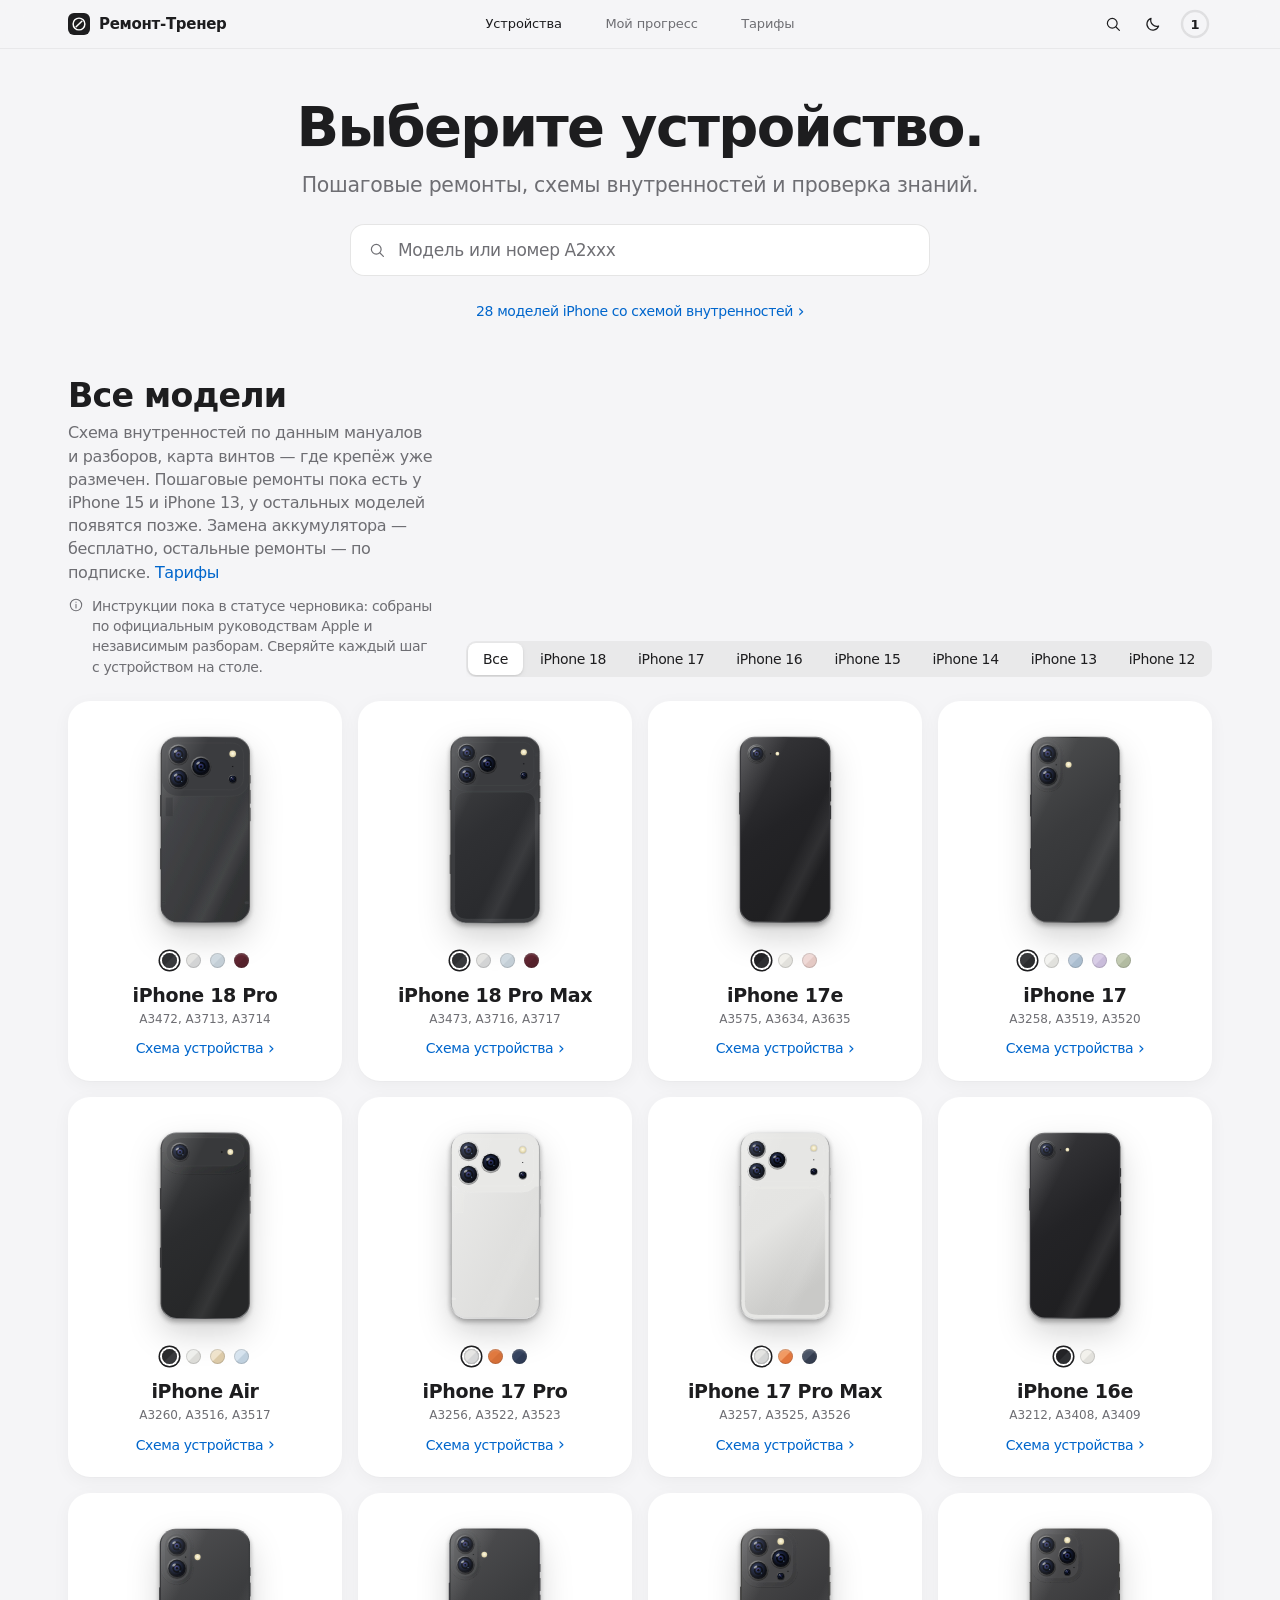
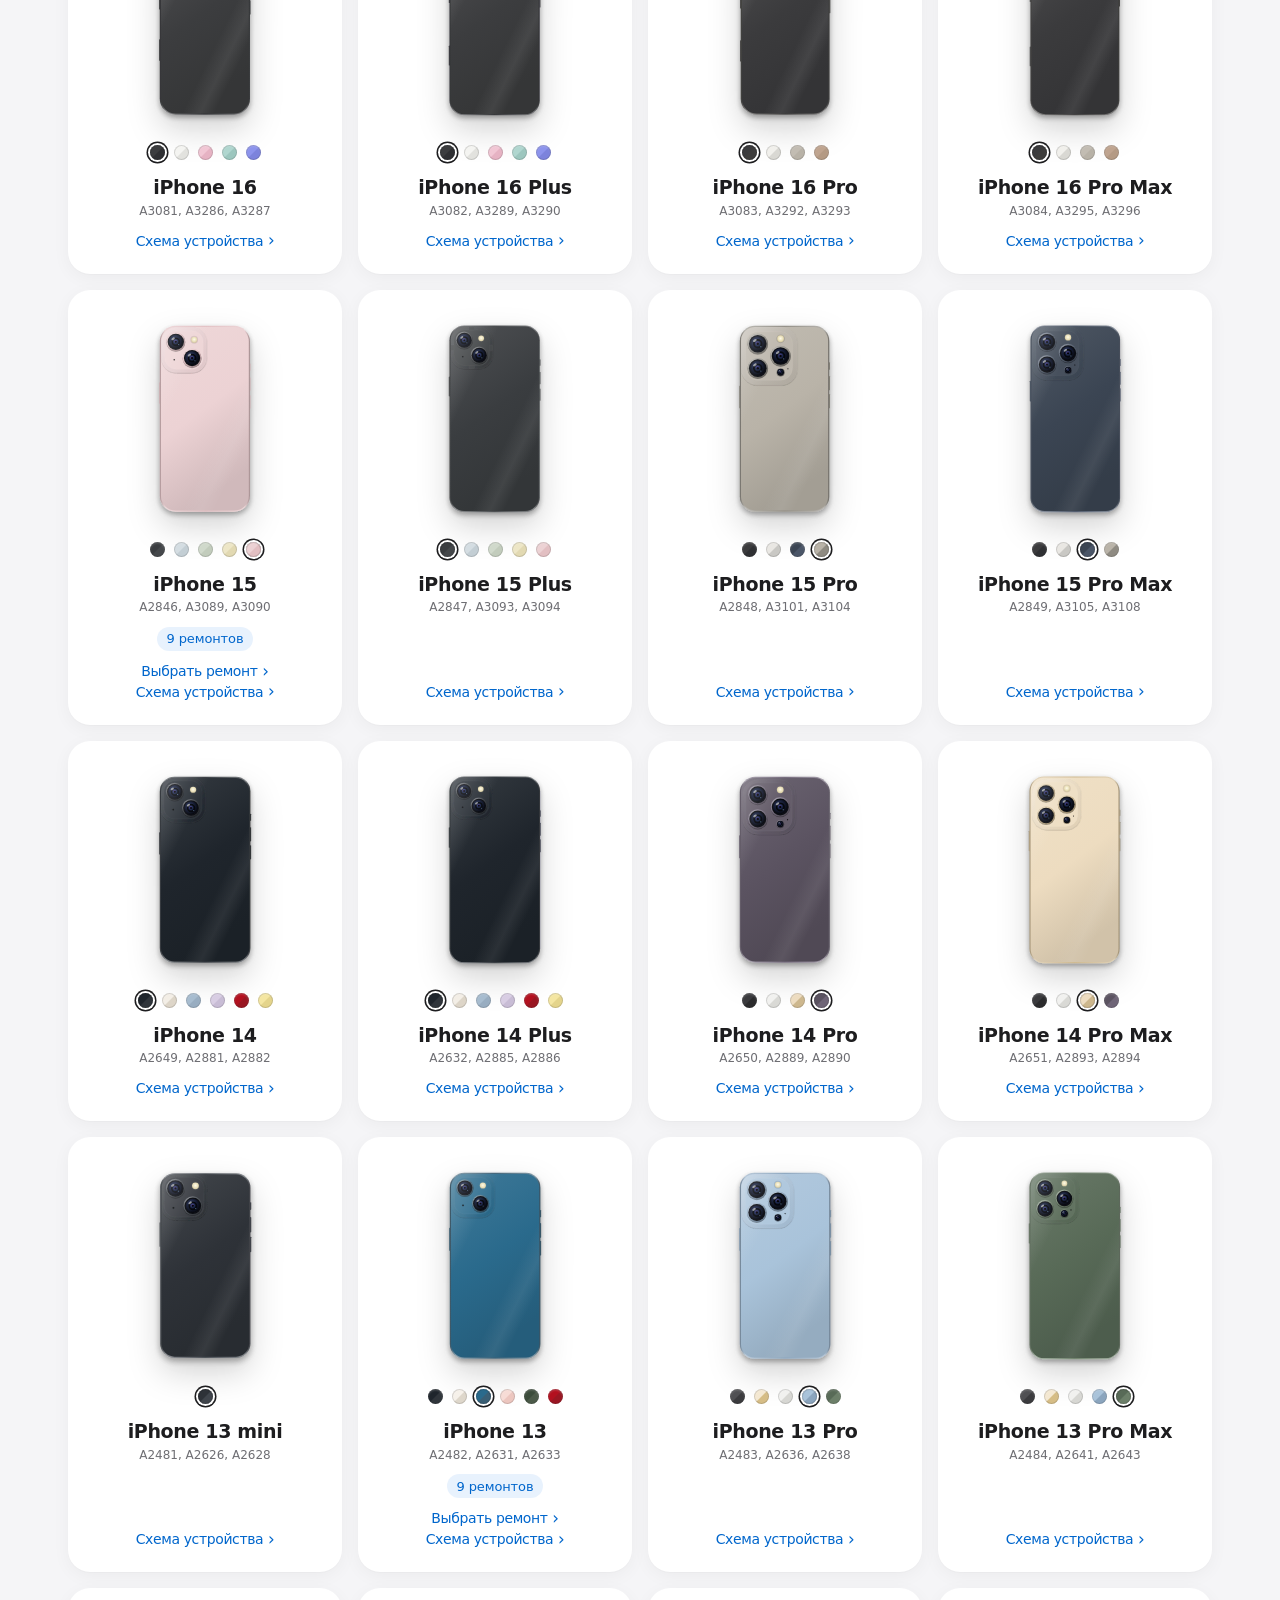
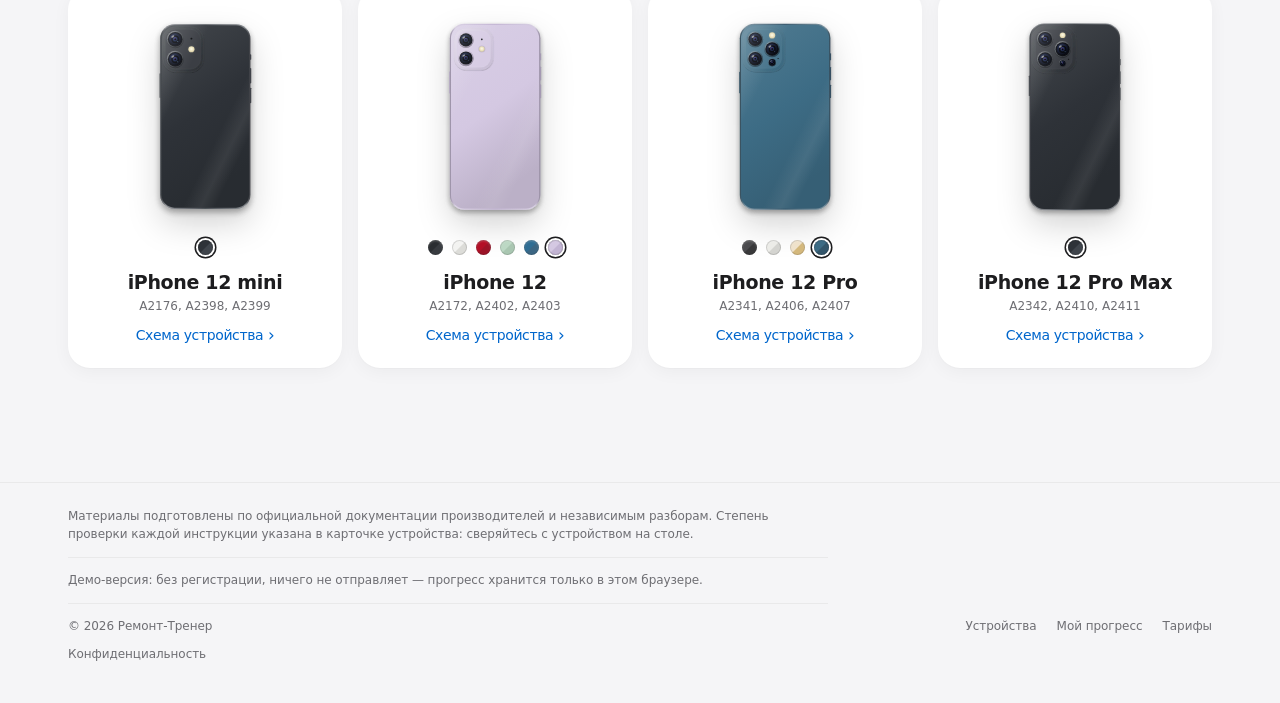
==== index.html @ be1d94c8 "Демо-версия тренажёра (сборка из 0f5ac5b) Co-Authored-By: Claude Opus 5.5 (1M context) <noreply@anth" ====
<!doctype html>
<html lang="ru">
  <head>
    <meta charset="UTF-8" />
    <meta name="viewport" content="width=device-width, initial-scale=1, viewport-fit=cover" />
    <meta name="theme-color" content="#f5f5f7" />
    <meta name="description" content="Пошаговый интерактивный тренажёр для мастеров по ремонту iPhone" />
    <link rel="icon" href="./icon.svg" type="image/svg+xml" />
    <link rel="apple-touch-icon" href="./icon-192.png" />
    <title>Ремонт-Тренер</title>
    <script>
      // тема до загрузки приложения, чтобы при тёмной теме не мигал светлый фон
      try {
        var t = (JSON.parse(localStorage.getItem('remont-trainer:v1') || '{}').theme) || 'system';
        var d = t === 'dark' || (t === 'system' && matchMedia('(prefers-color-scheme: dark)').matches);
        document.documentElement.setAttribute('data-theme', d ? 'dark' : 'light');
        document.documentElement.style.background = d ? '#000' : '#f5f5f7';
      } catch (e) {}
    </script>
    <script type="module" crossorigin src="./assets/index-BOQCQC9b.js"></script>
    <link rel="stylesheet" crossorigin href="./assets/index-1fosFlwT.css">
  <link rel="manifest" href="./manifest.webmanifest"></head>
  <body>
    <div id="root"></div>
    <noscript>
      <p>Для работы тренажёра нужен JavaScript. <a href="./legal/privacy.html">Конфиденциальность</a></p>
    </noscript>
  </body>
</html>
---- assets/index-1fosFlwT.css ----
.cx-apple{--cx-font:-apple-system, BlinkMacSystemFont, "SF Pro Text", "Segoe UI Variable Text", "Segoe UI", Inter, system-ui, Roboto, "Helvetica Neue", Arial, sans-serif;--cx-font-d:-apple-system, BlinkMacSystemFont, "SF Pro Display", "Segoe UI Variable Display", "Segoe UI", Inter, system-ui, Roboto, "Helvetica Neue", Arial, sans-serif;--cx-bg:#f5f5f7;--cx-surface:#fff;--cx-surface-2:#fafafc;--cx-fill:#0000000d;--cx-fill-2:#00000017;--cx-fill-strong:#d2d2d7;--cx-sep:#0000001a;--cx-text:#1d1d1f;--cx-text-2:#6e6e73;--cx-text-3:#6f6f74;--cx-blue:#0071e3;--cx-blue-hover:#0077ed;--cx-blue-press:#006edb;--cx-link:#06c;--cx-blue-soft:#0071e317;--cx-green:#1d7f37;--cx-green-dot:#34c759;--cx-green-soft:#34c75921;--cx-amber:#a14a00;--cx-amber-dot:#ff9f0a;--cx-amber-soft:#ff9f0a24;--cx-red:#c9001a;--cx-red-text:#c9001a;--cx-red-soft:#ff3b3014;--cx-btn:#0071e3;--cx-btn-hover:#06c;--cx-btn-press:#005bb5;--cx-nav-bg:#f5f5f7cc;--cx-local-bg:#fffc;--cx-seg-on:#fff;--cx-stage-1:#fff;--cx-stage-2:#ececf0;--cx-mat-1:#fbfbfd;--cx-mat-2:#e6e6ea;--cx-shadow:0 1px 1px #00000005, 0 4px 18px #0000000b;--cx-shadow-lift:0 2px 4px #00000008, 0 12px 36px #00000017;--cx-phone-shadow:drop-shadow(0 22px 26px #0003) drop-shadow(0 3px 4px #0000001a);--cx-mark-ink:#fff;--cx-avatar:linear-gradient(180deg, #a5abb8 0%, #858994 100%);--cx-r-xl:28px;--cx-r:22px;--cx-r-sm:14px;--cx-r-xs:10px;--target:#0a84ff;--ok:#30d158;--bad:#ff453a;--surface:#fff;--muted:#6e6e73;--shadow:0 1px 4px #00000024;--cx-hero-phone:min(58dvh, 560px);--cx-card-phone:196px;--cx-access-phone:220px;background:var(--cx-bg);min-height:100dvh;color:var(--cx-text);font-family:var(--cx-font);letter-spacing:-.022em;-webkit-font-smoothing:antialiased;-moz-osx-font-smoothing:grayscale;text-rendering:optimizelegibility;--lightningcss-light:initial;--lightningcss-dark: ;color-scheme:light;font-size:17px;line-height:1.47;position:relative}.cx-apple.is-dark{--cx-bg:#000;--cx-surface:#1c1c1e;--cx-surface-2:#232326;--cx-fill:#ffffff1a;--cx-fill-2:#ffffff29;--cx-fill-strong:#3a3a3c;--cx-sep:#ffffff24;--cx-text:#f5f5f7;--cx-text-2:#a1a1a6;--cx-text-3:#86868b;--cx-blue:#0a84ff;--cx-blue-hover:#2e93ff;--cx-blue-press:#0071e3;--cx-link:#2997ff;--cx-blue-soft:#0a84ff2e;--cx-green:#30d158;--cx-green-dot:#30d158;--cx-green-soft:#30d15829;--cx-amber:#ff9f0a;--cx-amber-dot:#ff9f0a;--cx-amber-soft:#ff9f0a29;--cx-red:#ff453a;--cx-red-text:#ff6961;--cx-red-soft:#ff453a26;--cx-nav-bg:#000000b8;--cx-local-bg:#1c1c1eb8;--cx-seg-on:#636366;--cx-stage-1:#2a2a2e;--cx-stage-2:#121214;--cx-mat-1:#2a2a2e;--cx-mat-2:#111113;--cx-shadow:none;--cx-shadow-lift:0 16px 44px #0009;--cx-phone-shadow:drop-shadow(0 22px 26px #0000008c);--cx-mark-ink:#000;--cx-avatar:linear-gradient(180deg, #6e6e73 0%, #48484a 100%);--surface:#2c2c2e;--shadow:0 1px 4px #00000080;--lightningcss-light: ;--lightningcss-dark:initial;color-scheme:dark}.cx-apple *,.cx-apple :before,.cx-apple :after{box-sizing:border-box}.cx-apple h1,.cx-apple h2,.cx-apple h3,.cx-apple h4,.cx-apple p,.cx-apple ul,.cx-apple ol,.cx-apple dl,.cx-apple dd,.cx-apple figure,.cx-apple fieldset{margin:0;padding:0}.cx-apple ul,.cx-apple ol{list-style:none}.cx-apple a{color:inherit;text-decoration:none}.cx-apple button{font:inherit;letter-spacing:inherit;color:inherit;cursor:pointer;background:0 0;border:0;padding:0}.cx-apple button:is(:disabled,[aria-disabled=true]){cursor:default}.cx-apple input{font:inherit;letter-spacing:inherit;color:inherit}.cx-apple :focus-visible{outline:2px solid var(--cx-blue);outline-offset:2px;border-radius:6px}.cx-apple .sr{clip:rect(0 0 0 0);white-space:nowrap;width:1px;height:1px;position:absolute;overflow:hidden}.cx-apple small{color:var(--cx-text-2);letter-spacing:-.01em;font-size:.6em;font-weight:500}.cx-apple .cx-h1{font:600 clamp(36px, 4.4vw, 56px)/1.07 var(--cx-font-d);letter-spacing:-.03em;text-wrap:balance}.cx-apple .cx-h1-model{letter-spacing:-.035em;font-size:clamp(46px,5.6vw,76px)}.cx-apple .cx-h2{font:600 clamp(26px, 2.6vw, 34px)/1.15 var(--cx-font-d);letter-spacing:-.024em}.cx-apple .cx-h3{font:600 clamp(21px, 1.9vw, 24px)/1.2 var(--cx-font-d);letter-spacing:-.02em}.cx-apple .cx-h4{font:600 19px/1.25 var(--cx-font-d);letter-spacing:-.018em}.cx-apple .cx-lede{font:400 clamp(17px, 1.6vw, 21px)/1.42 var(--cx-font-d);letter-spacing:-.014em;color:var(--cx-text-2);text-wrap:pretty;max-width:680px;margin:14px auto 0}.cx-apple .cx-lede.left{margin-left:0;margin-right:0}.cx-apple .cx-sub{color:var(--cx-text-2);text-wrap:pretty;max-width:620px;margin-top:6px;font-size:16px;line-height:1.45}.cx-apple .cx-center .cx-sub{margin-left:auto;margin-right:auto}.cx-apple .cx-sub-steady{display:grid}.cx-apple .cx-sub-steady>span{grid-area:1/1}.cx-apple .cx-sub-steady>span+span{visibility:hidden}.cx-apple .cx-eyebrow{font:600 13px/1.2 var(--cx-font);letter-spacing:-.005em;color:var(--cx-text-2);margin-bottom:8px}.cx-apple .cx-quiet{color:var(--cx-text-2);font-size:14px}.cx-apple .cx-hint{color:var(--cx-text-2);font-size:15px;line-height:1.45}.cx-apple .cx-empty{padding:24px 0}.cx-apple .cx-stats b,.cx-apple .cx-facts b,.cx-apple .cx-step-n,.cx-apple .cx-history,.cx-apple .cx-repair-meta,.cx-apple .cx-ring b,.cx-apple .cx-group,.cx-apple .cx-tray-list,.cx-apple .cx-ac-t span,.cx-apple .cx-tag,.cx-apple .cx-tray-btn i,.cx-apple .cx-chip{font-variant-numeric:tabular-nums}.cx-apple .cx-wrap{width:100%;max-width:1240px;margin:0 auto;padding:0 clamp(16px,4vw,48px)}.cx-apple .cx-center{text-align:center}.cx-apple .cx-main{min-height:calc(100dvh - 188px)}.cx-apple .cx-hero{padding:clamp(40px,6vw,88px) 0 clamp(16px,2vw,24px)}.cx-apple .cx-sec{padding-top:clamp(64px,7vw,96px)}.cx-apple .cx-sec-first{padding-top:clamp(40px,4.4vw,64px)}.cx-apple .cx-sec-head{margin-bottom:24px}.cx-apple .cx-sec-head.row{flex-wrap:wrap;justify-content:space-between;align-items:flex-end;gap:16px 32px;display:flex}.cx-apple .cx-sec-head.row>div:first-child{flex:360px;min-width:0}.cx-apple .cx-scroll-x{scrollbar-width:none;max-width:100%;overflow-x:auto}.cx-apple .cx-scroll-x::-webkit-scrollbar{display:none}.cx-apple .cx-btn{background:var(--cx-btn);color:#fff;min-height:44px;font:500 17px/1.1 var(--cx-font);letter-spacing:-.022em;white-space:nowrap;border-radius:980px;justify-content:center;align-items:center;gap:8px;padding:0 22px;transition:background .2s,transform .15s,opacity .2s,color .2s;display:inline-flex}.cx-apple .cx-btn:hover:not(:disabled,[aria-disabled=true]){background:var(--cx-btn-hover)}.cx-apple .cx-btn:active:not(:disabled,[aria-disabled=true]){background:var(--cx-btn-press);transform:scale(.985)}.cx-apple .cx-btn:is(:disabled,[aria-disabled=true]){background:var(--cx-fill);color:var(--cx-text-3)}.cx-apple .cx-btn.lg{min-height:50px;padding:0 30px}.cx-apple .cx-btn.sm{min-height:32px;padding:0 15px;font-size:14px}.cx-apple .cx-btn.secondary{background:var(--cx-fill);color:var(--cx-text)}.cx-apple .cx-btn.secondary:hover:not(:disabled,[aria-disabled=true]){background:var(--cx-fill-2)}.cx-apple .cx-btn.secondary:is(:disabled,[aria-disabled=true]){opacity:.45}.cx-apple .cx-btn.icon{flex:none;width:52px;padding:0}.cx-apple .cx-btn.grow{flex:1}.cx-apple .cx-link{color:var(--cx-link);cursor:pointer;white-space:nowrap;align-items:center;font-size:17px;line-height:1.2;display:inline-flex}.cx-apple .cx-link:after{content:"›";margin-left:.28em;font-size:1.2em;line-height:0;transition:transform .2s;position:relative;top:-.04em}.cx-apple .cx-link:hover{text-decoration:underline}.cx-apple .cx-link:hover:after{transform:translate(2px)}.cx-apple .cx-link.sm{font-size:14px}.cx-apple .cx-link.up:after{content:none}.cx-apple .cx-icon-btn{width:34px;height:34px;color:var(--cx-text);border-radius:50%;place-items:center;transition:background .2s;display:inline-grid}.cx-apple .cx-icon-btn:hover{background:var(--cx-fill)}.cx-apple .cx-nav{z-index:100;background:var(--cx-nav-bg);-webkit-backdrop-filter:saturate(180%)blur(20px);backdrop-filter:saturate(180%)blur(20px);height:48px;box-shadow:0 .5px 0 var(--cx-sep);position:sticky;top:0}.cx-apple .cx-nav-in{grid-template-columns:1fr auto 1fr;align-items:center;gap:16px;max-width:1240px;height:100%;margin:0 auto;padding:0 clamp(16px,4vw,48px);display:grid}.cx-apple .cx-brand{font:600 15px/1 var(--cx-font-d);letter-spacing:-.02em;white-space:nowrap;justify-self:start;align-items:center;gap:9px;display:inline-flex}.cx-apple .cx-mark{color:var(--cx-text);flex:none}.cx-apple .cx-links{gap:clamp(20px,3.4vw,44px);display:flex}.cx-apple .cx-links a{color:var(--cx-text-2);letter-spacing:-.01em;white-space:nowrap;padding:14px 0;font-size:13px;transition:color .2s}.cx-apple .cx-links a:hover,.cx-apple .cx-links a.on{color:var(--cx-text)}.cx-apple .cx-nav-tools{justify-self:end;align-items:center;gap:6px;display:flex}.cx-apple .cx-menu-btn,.cx-apple .cx-menu{display:none}.cx-apple .cx-footer{background:var(--cx-bg);box-shadow:0 -.5px 0 var(--cx-sep);color:var(--cx-text-2);letter-spacing:-.005em;margin-top:clamp(80px,9vw,120px);padding:24px 0 40px;font-size:12px;line-height:1.5}.cx-apple .cx-footer p{max-width:760px;box-shadow:0 .5px 0 var(--cx-sep);margin-bottom:14px;padding-bottom:14px}.cx-apple .cx-footer-row{flex-wrap:wrap;justify-content:space-between;gap:12px 16px;display:flex}.cx-apple .cx-footer-links{gap:20px;display:flex}.cx-apple .cx-footer-links a:hover{color:var(--cx-text);text-decoration:underline}.cx-apple .cx-seg{border-radius:var(--cx-r-xs);background:var(--cx-fill);gap:2px;padding:2px;display:inline-flex}.cx-apple .cx-seg button{white-space:nowrap;min-height:32px;color:var(--cx-text);border-radius:8px;padding:0 15px;font-size:14px;font-weight:500;transition:background .2s,box-shadow .2s,color .2s}.cx-apple .cx-seg button:not(.on):hover{color:var(--cx-text-2)}.cx-apple .cx-seg button.on{background:var(--cx-seg-on);box-shadow:0 1px 2px #0000001a,0 2px 6px #0000000d}.cx-apple .cx-seg.sm button{min-height:28px;padding:0 12px;font-size:13px}.cx-apple .cx-switch{background:var(--cx-fill-strong);border-radius:980px;flex:none;width:51px;height:31px;transition:background .25s;position:relative}.cx-apple .cx-switch i{background:#fff;border-radius:50%;width:27px;height:27px;transition:transform .25s cubic-bezier(.3,.7,.3,1);position:absolute;top:2px;left:2px;box-shadow:0 2px 4px #0003}.cx-apple .cx-switch.on{background:#34c759}@media (hover:hover){.cx-apple .cx-switch:hover{box-shadow:inset 0 0 0 99px var(--cx-fill)}}.cx-apple .cx-switch.on i{transform:translate(20px)}.cx-apple .cx-chip{letter-spacing:-.01em;white-space:nowrap;background:var(--cx-fill);min-height:24px;color:var(--cx-text-2);border-radius:980px;align-items:center;gap:6px;padding:0 10px;font-size:13px;font-weight:500;line-height:1;display:inline-flex}.cx-apple .cx-chip i{background:currentColor;border-radius:50%;width:6px;height:6px}.cx-apple .cx-chip.tone-green{background:var(--cx-green-soft);color:var(--cx-green)}.cx-apple .cx-chip.tone-amber{background:var(--cx-amber-soft);color:var(--cx-amber)}.cx-apple .cx-chip.tone-blue{background:var(--cx-blue-soft);color:var(--cx-link)}.cx-apple .cx-chip.tone-red{background:var(--cx-red-soft);color:var(--cx-red-text)}.cx-apple .cx-bar{background:var(--cx-fill);border-radius:99px;height:4px;display:block;overflow:hidden}.cx-apple .cx-bar i{background:var(--cx-blue);border-radius:99px;height:100%;transition:width .5s cubic-bezier(.2,.7,.2,1);display:block}.cx-apple .cx-bar.tone-green i{background:var(--cx-green-dot)}.cx-apple .cx-bar.tone-amber i{background:var(--cx-amber-dot)}.cx-apple .cx-diff{gap:3px;display:inline-flex}.cx-apple .cx-diff i{background:var(--cx-fill-strong);border-radius:50%;width:6px;height:6px}.cx-apple .cx-diff i.on{background:var(--cx-text)}.cx-apple .cx-ring{place-items:center;display:inline-grid;position:relative}.cx-apple .cx-ring svg{position:absolute;inset:0}.cx-apple .cx-ring .bg{fill:none;stroke:var(--cx-fill);stroke-width:6px}.cx-apple .cx-ring .fg{fill:none;stroke:var(--cx-blue);stroke-width:6px;stroke-linecap:round;transition:stroke-dasharray .6s}.cx-apple .cx-ring b{font:600 30px/1 var(--cx-font-d);letter-spacing:-.03em;position:relative}.cx-apple .cx-ring b small{font-size:.5em}.cx-apple .cx-phone{flex:none;display:block;position:relative}.cx-apple .cx-phone-svg{width:100%;height:100%;display:block;overflow:visible}.cx-apple .cx-lock{pointer-events:none;width:100%;height:100%;display:block;position:absolute;inset:0;overflow:visible}.cx-apple .cx-swatches{align-items:center;gap:12px;display:inline-flex}.cx-apple .cx-swatch{background:linear-gradient(135deg, var(--g) 0%, var(--g) 48%, var(--f) 52%, var(--f) 100%);border-radius:50%;flex:none;width:26px;height:26px;transition:transform .2s,box-shadow .2s;position:relative;box-shadow:inset 0 0 0 1px #00000024,inset 0 1px 2px #ffffff4d}.cx-apple .cx-swatches.sm{gap:9px}.cx-apple .cx-swatches.sm .cx-swatch{width:15px;height:15px}.cx-apple button.cx-swatch:before{content:"";border-radius:50%;position:absolute;inset:-7px}.cx-apple button.cx-swatch:hover{transform:scale(1.08)}.cx-apple .cx-swatch.on{box-shadow:inset 0 0 0 1px #00000024, 0 0 0 2.5px var(--cx-bg), 0 0 0 4px var(--cx-blue)}.cx-apple .cx-card .cx-swatch.on{box-shadow:inset 0 0 0 1px #00000024, 0 0 0 2px var(--cx-surface), 0 0 0 3.5px var(--cx-text)}.cx-apple .cx-swatch.static{box-shadow:inset 0 0 0 1px #00000024}.cx-apple .cx-home-hero{padding:clamp(32px,3.8vw,56px) 0 0}.cx-apple .cx-home-hero+.cx-wrap+.cx-sec-first,.cx-apple .cx-home-hero+.cx-sec-first{padding-top:clamp(36px,3.4vw,48px)}.cx-apple .cx-search{background:var(--cx-surface);max-width:580px;height:52px;color:var(--cx-text-3);box-shadow:inset 0 0 0 1px var(--cx-sep);border-radius:14px;align-items:center;gap:10px;margin:24px auto 0;padding:0 18px;transition:box-shadow .2s;display:flex}.cx-apple .cx-search:focus-within{box-shadow:inset 0 0 0 1px var(--cx-blue), 0 0 0 4px var(--cx-blue-soft);color:var(--cx-text)}.cx-apple .cx-search input{min-width:0;height:100%;color:var(--cx-text);background:0 0;border:0;outline:0;flex:1;font-size:17px}.cx-apple .cx-search input::placeholder{color:var(--cx-text-3)}.cx-apple .cx-search button{background:var(--cx-fill-strong);width:22px;height:22px;color:var(--cx-surface);border-radius:50%;place-items:center;display:grid}.cx-apple .cx-resume{background:var(--cx-surface);max-width:760px;box-shadow:var(--cx-shadow);border-radius:18px;align-items:center;gap:14px;margin:24px auto 0;padding:12px 18px 12px 12px;transition:box-shadow .25s;display:flex}.cx-apple .cx-resume:hover{box-shadow:var(--cx-shadow-lift)}.cx-apple .cx-resume-ico{background:var(--cx-btn);color:#fff;border-radius:50%;flex:none;place-items:center;width:40px;height:40px;display:grid}.cx-apple .cx-resume-ico svg{margin-left:2px}.cx-apple .cx-resume-t{flex-direction:column;flex:1;min-width:0;line-height:1.3;display:flex}.cx-apple .cx-resume-t b{white-space:nowrap;text-overflow:ellipsis;font-size:16px;font-weight:600;overflow:hidden}.cx-apple .cx-resume-t span{color:var(--cx-text-2);white-space:nowrap;text-overflow:ellipsis;font-size:14px;overflow:hidden}.cx-apple .cx-resume-go{color:var(--cx-link);white-space:nowrap;align-items:center;gap:4px;font-size:15px;display:inline-flex}.cx-apple .cx-grid{grid-template-columns:repeat(4,minmax(0,1fr));gap:16px;display:grid}.cx-apple .cx-card{border-radius:var(--cx-r);background:var(--cx-surface);text-align:center;box-shadow:var(--cx-shadow);flex-direction:column;align-items:center;padding:32px 16px 24px;transition:box-shadow .25s;display:flex}.cx-apple .cx-card:hover{box-shadow:var(--cx-shadow-lift)}.cx-apple .cx-card-art{margin-bottom:24px;transition:transform .5s cubic-bezier(.2,.7,.2,1);display:block}.cx-apple .cx-card:hover .cx-card-art{transform:translateY(-4px)}.cx-apple .cx-card-art .cx-phone{filter:drop-shadow(0 14px 16px #00000029)drop-shadow(0 2px 3px #00000014)}.cx-apple .cx-card-t{font:600 19px/1.2 var(--cx-font-d);letter-spacing:-.018em;margin-top:16px}.cx-apple .cx-card-s{color:var(--cx-text-2);letter-spacing:0;margin:4px 0 12px;font-size:12px}.cx-apple .cx-card-rep{flex-wrap:wrap;justify-content:center;gap:6px;margin:-2px 0 12px;display:flex}.cx-apple .cx-card-links{flex-wrap:wrap;justify-content:center;gap:4px 18px;margin-top:auto;display:flex}.cx-apple .cx-soon{border-radius:var(--cx-r);background:var(--cx-surface);box-shadow:var(--cx-shadow);margin-top:16px;padding:28px clamp(20px,3vw,36px) 32px}.cx-apple .cx-soon-head{box-shadow:0 .5px 0 var(--cx-sep);justify-content:space-between;align-items:baseline;gap:12px;margin-bottom:20px;padding-bottom:16px;display:flex}.cx-apple .cx-soon-cols{grid-auto-columns:minmax(0,1fr);grid-auto-flow:column;gap:24px;display:grid}.cx-apple .cx-soon-col h4{color:var(--cx-text);letter-spacing:-.005em;margin-bottom:8px;font-size:13px;font-weight:600}.cx-apple .cx-soon-col li{color:var(--cx-text-2);font-size:14px;line-height:1.85}.cx-apple .cx-local{z-index:90;background:var(--cx-local-bg);-webkit-backdrop-filter:saturate(180%)blur(20px);backdrop-filter:saturate(180%)blur(20px);height:52px;box-shadow:0 .5px 0 var(--cx-sep);position:sticky;top:48px}.cx-apple .cx-local-in{align-items:center;gap:24px;max-width:1240px;height:100%;margin:0 auto;padding:0 clamp(16px,4vw,48px);display:flex}.cx-apple .cx-local-title{font:600 21px/1 var(--cx-font-d);letter-spacing:-.02em;white-space:nowrap;margin-right:auto}.cx-apple .cx-local-links{gap:26px;display:flex}.cx-apple .cx-local-links button{color:var(--cx-text-2);padding:10px 0;font-size:12px;transition:color .2s}.cx-apple .cx-local-links button:hover{color:var(--cx-text)}.cx-apple .cx-mhero{padding:20px 0 0}.cx-apple .cx-back{color:var(--cx-link);align-items:center;gap:2px;margin-left:-3px;font-size:14px;display:inline-flex}.cx-apple .cx-back:hover{text-decoration:underline}.cx-apple .cx-mhero-grid{grid-template-columns:minmax(0,.82fr) minmax(0,1.18fr);align-items:center;gap:clamp(32px,4.4vw,64px);margin-top:20px;display:grid}.cx-apple .cx-mhero-copy .cx-lede{margin-top:20px;font-size:clamp(17px,1.5vw,20px)}.cx-apple .cx-mhero-cta{flex-wrap:wrap;align-items:center;gap:14px 28px;margin-top:32px;display:flex}.cx-apple .cx-stage{min-width:0}.cx-apple .cx-stage-view{border-radius:var(--cx-r-xl);background:radial-gradient(80% 64% at 50% 40%, var(--cx-stage-1) 0%, var(--cx-stage-1) 28%, var(--cx-stage-2) 100%);place-items:center;padding:56px 20px 64px;display:grid;position:relative;overflow:hidden}.cx-apple .cx-stage-view:after{content:"";filter:blur(6px);background:radial-gradient(closest-side,#0003,#0000);width:46%;height:26px;position:absolute;bottom:40px;left:50%;transform:translate(-50%)}.cx-apple .cx-stage-phones{z-index:1;justify-items:center;display:grid;position:relative}.cx-apple .cx-phone-btn{filter:var(--cx-phone-shadow);border-radius:0;grid-area:1/1;line-height:0;transition:transform .7s cubic-bezier(.2,.7,.2,1),opacity .5s;display:block}.cx-apple .cx-phone-btn.show{z-index:2;cursor:default;transform:translate(-25%)}.cx-apple .cx-phone-btn.hide{z-index:1;transform-origin:50% 100%;cursor:pointer;transform:translate(47%)scale(.86)}.cx-apple .cx-phone-btn.hide:hover{transform:translate(50%)scale(.87)}.cx-apple .cx-phone-btn:focus-visible{outline-offset:6px;border-radius:28px}.cx-apple .cx-stage-controls{flex-wrap:wrap;justify-content:center;align-items:center;gap:16px 32px;margin-top:24px;display:flex}.cx-apple .cx-colorpick{align-items:center;gap:16px;display:flex}.cx-apple .cx-colorname{color:var(--cx-text);white-space:nowrap;min-width:150px;font-size:14px}.cx-apple .cx-colorname span{color:var(--cx-text-2);margin-right:4px}.cx-apple .cx-facts{grid-template-columns:repeat(4,minmax(0,1fr));gap:16px;margin-top:clamp(40px,5vw,64px);display:grid}.cx-apple .cx-facts>div{border-radius:var(--cx-r);background:var(--cx-surface);box-shadow:var(--cx-shadow);flex-direction:column;gap:4px;min-width:0;padding:22px 24px 24px;display:flex}.cx-apple .cx-facts span{color:var(--cx-text-2);font-size:14px;line-height:1.35}.cx-apple .cx-facts>div>span:first-child{color:var(--cx-text-2);margin-bottom:4px;font-size:12px;font-weight:500}.cx-apple .cx-facts b{font:600 clamp(24px, 2.4vw, 32px)/1.1 var(--cx-font-d);letter-spacing:-.026em}.cx-apple .cx-facts b small{margin-left:2px;font-size:.55em}.cx-apple .cx-schem{border-radius:var(--cx-r-xl);background:var(--cx-surface);height:clamp(560px,76dvh,760px);box-shadow:var(--cx-shadow);grid-template-columns:minmax(0,1fr) 340px;display:grid;overflow:hidden}.cx-apple .cx-schem-stage{min-width:0;min-height:0}.cx-apple .cx-schem-stage .schematic{height:100%;min-height:0}.cx-apple .cx-schem-panel{box-shadow:-.5px 0 0 var(--cx-sep);flex-direction:column;gap:24px;padding:28px 24px;display:flex;overflow-y:auto}.cx-apple .cx-schem-panel>*{min-width:0}.cx-apple .cx-field{flex-direction:column;gap:10px;display:flex}.cx-apple .cx-field.grow{flex:1}.cx-apple .cx-field-l{color:var(--cx-text-2);letter-spacing:.02em;font-size:12px;font-weight:600}.cx-apple .cx-chips{flex-wrap:wrap;gap:6px;display:flex}.cx-apple .cx-fchip{background:var(--cx-fill);min-height:30px;color:var(--cx-text);border-radius:980px;padding:0 13px;font-size:13px;font-weight:500;transition:background .2s,color .2s}.cx-apple .cx-fchip:hover{background:var(--cx-fill-2)}.cx-apple .cx-fchip.on{background:var(--cx-text);color:var(--cx-bg)}.cx-apple .cx-schem-panel .cx-seg{display:flex}.cx-apple .cx-schem-panel .cx-seg button{flex:1}.cx-apple .cx-switch-row{justify-content:space-between;align-items:center;gap:16px;display:flex}.cx-apple .cx-switch-row span{flex-direction:column;line-height:1.3;display:flex}.cx-apple .cx-switch-row b{font-size:16px;font-weight:600}.cx-apple .cx-switch-row small{margin-top:2px;font-size:13px;font-weight:400}.cx-apple .cx-groups{flex-direction:column;gap:6px;margin-top:4px;display:flex}.cx-apple .cx-group{background:var(--cx-bg);text-align:left;border-radius:12px;grid-template-columns:64px 1fr auto;align-items:center;gap:10px;padding:9px 14px;font-size:14px;transition:background .2s,box-shadow .2s;display:grid}.cx-apple .cx-group:hover{background:var(--cx-fill)}.cx-apple .cx-group.on{box-shadow:inset 0 0 0 1.5px var(--cx-blue)}.cx-apple .cx-group span{color:var(--cx-text-2)}.cx-apple .cx-group em{font-style:normal;font-weight:600}.cx-apple .cx-part{border-radius:var(--cx-r-sm);background:var(--cx-bg);flex-direction:column;gap:6px;padding:16px 18px;font-size:15px;line-height:1.4;display:flex}.cx-apple .cx-part b{font:600 17px/1.25 var(--cx-font-d)}.cx-apple .cx-part-kind{color:var(--cx-text-2);font-size:13px}.cx-apple .cx-part dl{gap:6px;margin-top:8px;display:grid}.cx-apple .cx-part dl div{justify-content:space-between;gap:12px;font-size:14px;display:flex}.cx-apple .cx-part dt{color:var(--cx-text-2)}.cx-apple .cx-part dd{text-align:right;font-weight:500}.cx-apple .cx-part p{color:var(--cx-text-2);margin-top:6px;font-size:14px}.cx-apple .schematic{background:radial-gradient(110% 90% at 50% 25%, var(--cx-mat-1) 0%, var(--cx-mat-2) 100%)}.cx-apple .sch-controls{gap:8px;bottom:14px;right:14px}.cx-apple .sch-controls button{color:#1d1d1f;-webkit-backdrop-filter:blur(14px);backdrop-filter:blur(14px);background:#ffffffe0;border-radius:50%;width:38px;height:38px;transition:transform .15s,background .2s;box-shadow:0 1px 2px #0000001a,0 4px 12px #0000001a}.cx-apple.is-dark .sch-controls button{color:#f5f5f7;background:#3c3c40db}.cx-apple .sch-controls button:hover{transform:scale(1.05)}.cx-apple .sch-controls button.on{background:var(--cx-text);color:var(--cx-bg)}.cx-apple .k-screw.target .body{fill:#b8dcff}.cx-apple .badge circle{fill:var(--cx-btn);stroke:#fff;stroke-width:.22px}.cx-apple .badge text{fill:#fff}.cx-apple .badge-done circle{fill:#30d158}.cx-apple .badge-done text{fill:#fff}.cx-apple .cinfo{font-size:13px;line-height:1.35}.cx-apple .cinfo .muted{color:var(--cx-text-2)}.cx-apple .cx-repairs{border-radius:var(--cx-r);background:var(--cx-surface);box-shadow:var(--cx-shadow);overflow:hidden}.cx-apple .cx-repair{box-shadow:0 -.5px 0 var(--cx-sep);grid-template-columns:44px minmax(0,1.7fr) minmax(0,1.3fr) minmax(0,1fr) 16px;align-items:center;gap:8px 20px;padding:18px 24px;transition:background .2s;display:grid;position:relative}.cx-apple .cx-repair:first-child{box-shadow:none}.cx-apple .cx-repair:not(.off):hover{background:var(--cx-surface-2)}.cx-apple .cx-repair.off .cx-repair-ico{opacity:.5}.cx-apple .cx-repair.off .cx-repair-t{color:var(--cx-text-2)}.cx-apple .cx-repair-ico{background:var(--cx-bg);width:44px;height:44px;color:var(--cx-text);border-radius:12px;place-items:center;display:grid}.cx-apple .cx-repair-main{flex-direction:column;min-width:0;display:flex}.cx-apple .cx-repair-t{font:600 17px/1.25 var(--cx-font-d);letter-spacing:-.018em}.cx-apple a.cx-repair-t:after{content:"";z-index:1;position:absolute;inset:0}.cx-apple .cx-repair-h{color:var(--cx-text-2);margin-top:2px;font-size:14px;line-height:1.35}.cx-apple .cx-repair-meta{color:var(--cx-text-2);grid-template-columns:116px 52px auto;align-items:center;gap:6px 16px;font-size:14px;display:grid}.cx-apple .cx-meta-i{white-space:nowrap;align-items:center;gap:6px;display:inline-flex}.cx-apple .cx-skel{background:var(--cx-fill);border-radius:7px;width:120px;height:14px}.cx-apple .cx-repair-state{z-index:2;flex-flow:column wrap;align-items:flex-start;gap:6px;display:flex;position:relative}.cx-apple .cx-repair-chev{color:var(--cx-text-3)}.cx-apple .cx-specs{grid-template-columns:minmax(0,1fr) minmax(0,1fr);align-items:start;gap:16px;display:grid}.cx-apple .cx-specs.one{grid-template-columns:minmax(0,760px)}.cx-apple .cx-spec-list,.cx-apple .cx-facts-card{border-radius:var(--cx-r);background:var(--cx-surface);box-shadow:var(--cx-shadow);padding:8px 28px}.cx-apple .cx-spec-list>div{box-shadow:0 -.5px 0 var(--cx-sep);grid-template-columns:170px minmax(0,1fr);gap:16px;padding:16px 0;display:grid}.cx-apple .cx-spec-list>div:first-child{box-shadow:none}.cx-apple .cx-spec-list dt{color:var(--cx-text-2);padding-top:1px;font-size:14px}.cx-apple .cx-spec-list dd{font-size:16px;font-weight:500}.cx-apple .cx-dd-note{color:var(--cx-text-2);margin-top:6px;font-size:13px;font-weight:400;line-height:1.4;display:block}.cx-apple .cx-facts-card{padding:26px 28px}.cx-apple .cx-keyfacts{flex-direction:column;gap:16px;margin:18px 0;display:flex}.cx-apple .cx-keyfacts li{grid-template-columns:24px 1fr;gap:12px;display:grid}.cx-apple .cx-keyfacts li span{background:var(--cx-fill);width:22px;height:22px;color:var(--cx-text-2);border-radius:50%;place-items:center;margin-top:1px;font-size:12px;font-weight:600;display:grid}.cx-apple .cx-keyfacts p{font-size:15px;line-height:1.5}.cx-apple .cx-rp{background:var(--cx-bg);grid-template-rows:auto auto minmax(0,1fr);height:100dvh;display:grid;overflow:hidden}.cx-apple .cx-rp-bar{grid-template-columns:1fr auto 1fr;align-items:center;gap:12px;height:56px;padding:0 clamp(12px,2vw,24px);display:grid}.cx-apple .cx-rp.loading .cx-rp-bar{justify-content:center;display:flex}.cx-apple .cx-rp-back{min-height:36px;color:var(--cx-link);border-radius:980px;justify-self:start;align-items:center;gap:2px;padding:0 12px 0 6px;font-size:15px;transition:background .2s;display:inline-flex}.cx-apple .cx-rp-back:hover{background:var(--cx-blue-soft)}.cx-apple .cx-rp-title{text-align:center;flex-direction:column;align-items:center;min-width:0;line-height:1.25;display:flex}.cx-apple .cx-rp-title b{font:600 16px/1.25 var(--cx-font-d);letter-spacing:-.015em;white-space:nowrap;text-overflow:ellipsis;max-width:46vw;overflow:hidden}.cx-apple .cx-rp-title span{color:var(--cx-text-2);font-size:12px}.cx-apple .cx-rp-tools{justify-content:flex-end;align-items:center;gap:10px;display:flex}.cx-apple .cx-tray-btn{background:var(--cx-fill);border-radius:980px;align-items:center;gap:7px;min-height:36px;padding:0 14px;font-size:14px;font-weight:500;transition:background .2s;display:inline-flex;position:relative}.cx-apple .cx-tray-btn:hover{background:var(--cx-fill-2)}.cx-apple .cx-tray-btn i{background:var(--cx-text);min-width:20px;height:20px;color:var(--cx-bg);border-radius:99px;place-items:center;padding:0 6px;font-size:12px;font-style:normal;font-weight:600;display:grid}.cx-apple .cx-rp-progress{gap:4px;padding:0 clamp(12px,2vw,24px) 12px;display:flex}.cx-apple .cx-rp-progress>span{background:var(--cx-fill-2);border-radius:99px;min-width:6px;height:4px;overflow:hidden}.cx-apple .cx-rp-progress i{background:var(--cx-blue);border-radius:99px;height:100%;transition:width .4s cubic-bezier(.2,.7,.2,1);display:block}.cx-apple .cx-rp-main{grid-template-columns:minmax(0,1fr) 440px;gap:12px;min-height:0;padding:0 clamp(8px,1.4vw,16px) clamp(8px,1.4vw,16px);display:grid}.cx-apple .cx-rp-stage{border-radius:var(--cx-r-xl);min-width:0;min-height:0;position:relative;overflow:hidden}.cx-apple .cx-rp-stage .schematic{height:100%;min-height:0}.cx-apple .cx-float{z-index:3;color:#fff;white-space:nowrap;-webkit-backdrop-filter:blur(16px);backdrop-filter:blur(16px);pointer-events:none;background:#1d1d1fdb;border-radius:980px;align-items:center;gap:8px;max-width:calc(100% - 32px);min-height:40px;padding:0 18px;font-size:15px;font-weight:500;display:inline-flex;position:absolute;top:16px;left:50%;transform:translate(-50%);box-shadow:0 6px 24px #0000002e}.cx-apple .cx-float.info{color:#1d1d1f;white-space:normal;background:#ffffffe6;border-radius:18px;max-width:min(420px,100% - 80px);min-height:40px;padding:10px 16px;left:16px;transform:none}.cx-apple.is-dark .cx-float.info{color:#f5f5f7;background:#323236e6}.cx-apple .cx-rp-panel{border-radius:var(--cx-r-xl);background:var(--cx-surface);flex-direction:column;min-width:0;min-height:0;display:flex;overflow:hidden}.cx-apple .cx-rp-body{flex-direction:column;flex:1;min-height:0;display:flex;position:relative}.cx-apple .cx-rp-scroll{overscroll-behavior:contain;flex-direction:column;flex:1;gap:16px;min-height:0;padding:28px 32px 16px;display:flex;overflow-y:auto}.cx-apple .cx-rp-scroll.fade-t{-webkit-mask-image:linear-gradient(#0000,#000 12px);mask-image:linear-gradient(#0000,#000 12px)}.cx-apple .cx-rp-scroll.fade-b{-webkit-mask-image:linear-gradient(#000 calc(100% - 48px),#0000);mask-image:linear-gradient(#000 calc(100% - 48px),#0000)}.cx-apple .cx-rp-scroll.fade-t.fade-b{-webkit-mask-image:linear-gradient(#0000,#000 12px calc(100% - 48px),#0000);mask-image:linear-gradient(#0000,#000 12px calc(100% - 48px),#0000)}.cx-apple .cx-rp-more{background:var(--cx-surface);min-height:32px;color:var(--cx-link);box-shadow:0 0 0 .5px var(--cx-sep), 0 4px 14px #0000001a;border-radius:980px;align-items:center;gap:4px;padding:0 14px;font-size:14px;font-weight:500;animation:.2s ease-out cx-fade;display:inline-flex;position:absolute;bottom:8px;left:50%;transform:translate(-50%)}.cx-apple.is-dark .cx-rp-more{background:#2c2c2e}.cx-apple .cx-rp-more:hover{background:var(--cx-surface-2)}.cx-apple .cx-rp-foot{box-shadow:0 -.5px 0 var(--cx-sep);flex-wrap:wrap;gap:10px;padding:16px 24px 24px;display:flex}.cx-apple .cx-rp-foot .cx-btn{min-height:56px;font-size:18px;font-weight:500}.cx-apple .cx-rp-foot .cx-btn.icon{width:56px}.cx-apple .cx-upnext{color:var(--cx-text);white-space:nowrap;text-overflow:ellipsis;flex-direction:column;flex-basis:100%;gap:2px;padding:0 2px 6px;font-size:15px;line-height:1.3;display:flex;overflow:hidden}.cx-apple .cx-upnext span{color:var(--cx-text-2);font-size:12px;font-weight:500}.cx-apple .cx-step-k{justify-content:space-between;align-items:center;gap:12px;font-size:13px;display:flex}.cx-apple .cx-step-n{background:var(--cx-bg);border-radius:980px;align-items:baseline;gap:5px;min-height:28px;padding:4px 12px;font-size:14px;line-height:20px;display:inline-flex}.cx-apple .cx-step-n b{font-weight:600}.cx-apple .cx-step-n em{color:var(--cx-text-2);font-style:normal}.cx-apple .cx-step-ph{color:var(--cx-text-2);text-align:right;align-items:center;gap:7px;font-weight:500;display:inline-flex}.cx-apple .cx-step-ph i{background:var(--cx-text-3);border-radius:50%;flex:none;width:7px;height:7px}.cx-apple .ph-blue i{background:#0a84ff}.cx-apple .ph-orange i{background:#ff9f0a}.cx-apple .ph-green i{background:#30d158}.cx-apple .cx-step-t{font:600 30px/1.14 var(--cx-font-d);letter-spacing:-.026em;text-wrap:balance;margin-top:4px}.cx-apple .cx-step-t:focus{outline:none}.cx-apple .cx-step-text{color:var(--cx-text);text-wrap:pretty;font-size:18px;line-height:1.5}.cx-apple .cx-step-chips{flex-wrap:wrap;gap:8px;display:flex}.cx-apple .cx-tag{background:var(--cx-bg);border-radius:10px;align-items:center;gap:7px;min-height:32px;padding:0 12px;font-size:14px;font-weight:500;display:inline-flex}.cx-apple .cx-tag svg{color:var(--cx-text-2);flex:none}.cx-apple .cx-callouts{flex-direction:column;gap:8px;display:flex}.cx-apple .cx-callout{border-radius:var(--cx-r-sm);background:var(--cx-red-soft);gap:12px;padding:14px 16px;font-size:15px;line-height:1.45;display:flex}.cx-apple .cx-callout>svg{flex:none;margin-top:1px}.cx-apple .cx-callout b{margin-bottom:2px;font-size:13px;font-weight:600;display:block}.cx-apple .cx-callout.lvl-danger>svg,.cx-apple .cx-callout.lvl-danger b{color:var(--cx-red-text)}.cx-apple .cx-callout.lvl-caution{background:var(--cx-amber-soft)}.cx-apple .cx-callout.lvl-caution>svg,.cx-apple .cx-callout.lvl-caution b{color:var(--cx-amber)}.cx-apple .cx-callout.lvl-info{background:var(--cx-bg)}.cx-apple .cx-callout.lvl-info>svg,.cx-apple .cx-callout.lvl-info b{color:var(--cx-text-2)}.cx-apple .cx-rp-scroll>.cx-link{align-self:flex-start;font-size:15px}.cx-apple .cx-more{flex-direction:column;gap:20px;padding-top:4px;display:flex}.cx-apple .cx-more h4{color:var(--cx-text-2);letter-spacing:-.005em;margin-bottom:8px;font-size:13px;font-weight:600}.cx-apple .cx-tip{font-size:15px;line-height:1.5}.cx-apple .cx-targets{flex-direction:column;gap:6px;display:flex}.cx-apple .cx-targets button{background:var(--cx-bg);text-align:left;border-radius:12px;grid-template-columns:24px 1fr;gap:2px 12px;width:100%;padding:10px 12px;transition:background .2s;display:grid}.cx-apple .cx-targets button:hover{background:var(--cx-fill)}.cx-apple .cx-targets .n{background:var(--cx-btn);color:#fff;border-radius:50%;grid-row:span 2;align-self:center;place-items:center;width:24px;height:24px;font-size:12px;font-weight:600;display:grid}.cx-apple .cx-targets .done .n{background:#30d158}.cx-apple .cx-targets .t{font-size:14px;font-weight:500;line-height:1.3}.cx-apple .cx-targets .s{color:var(--cx-text-2);font-size:12px}.cx-apple .cx-pick{flex-direction:column;gap:8px;display:flex}.cx-apple .cx-pick:not(.open):not(:focus-within){clip:rect(0 0 0 0);white-space:nowrap;width:1px;height:1px;position:absolute;overflow:hidden}.cx-apple .cx-pick>.cx-link{align-self:flex-start;min-height:44px;font-size:15px}.cx-apple .cx-pick ul{flex-direction:column;gap:6px;display:flex}.cx-apple .cx-pick li button{background:var(--cx-bg);text-align:left;border-radius:12px;align-items:center;gap:6px;width:100%;min-height:44px;padding:8px 14px;font-size:14px;font-weight:500;line-height:1.25;transition:background .2s;display:flex}.cx-apple .cx-pick li button:hover{background:var(--cx-fill)}.cx-apple .cx-pick li button.done{background:var(--cx-green-soft);color:var(--cx-green)}.cx-apple .cx-verdict{border-radius:980px;align-self:flex-start;align-items:center;gap:8px;min-height:32px;padding:0 14px;font-size:14px;font-weight:500;display:inline-flex}.cx-apple .cx-verdict.good{background:var(--cx-green-soft);color:var(--cx-green)}.cx-apple .cx-verdict.ok{background:var(--cx-blue-soft);color:var(--cx-link)}.cx-apple .cx-verdict.warn{background:var(--cx-amber-soft);color:var(--cx-amber)}.cx-apple .cx-quiz{border:0;flex-direction:column;gap:8px;min-width:0;margin-top:4px;display:flex}.cx-apple .cx-quiz legend{font:600 19px/1.3 var(--cx-font-d);letter-spacing:-.018em;margin-bottom:10px;padding:0}.cx-apple .cx-opt{border-radius:var(--cx-r-sm);background:var(--cx-bg);text-align:left;justify-content:space-between;align-items:center;gap:12px;width:100%;min-height:52px;padding:13px 16px;font-size:16px;line-height:1.35;transition:background .2s,box-shadow .2s,opacity .2s;display:flex}.cx-apple button.cx-opt:hover:not(:disabled,[aria-disabled=true]){background:var(--cx-fill)}.cx-apple .cx-opt.right{background:var(--cx-green-soft);box-shadow:inset 0 0 0 1.5px var(--cx-green);color:var(--cx-green)}.cx-apple .cx-opt.wrong{background:var(--cx-red-soft);box-shadow:inset 0 0 0 1.5px var(--cx-red);color:var(--cx-red-text)}.cx-apple .cx-opt.dim{opacity:.5}.cx-apple .cx-explain{color:var(--cx-text-2);padding:4px 4px 0;font-size:14px;line-height:1.45}.cx-apple .cx-scrim{z-index:200;background:#00000047;animation:.2s ease-out cx-fade;position:fixed;inset:0}.cx-apple .cx-tray{z-index:201;background:var(--cx-surface);border-radius:24px;width:380px;max-height:calc(100dvh - 80px);padding:22px 22px 24px;animation:.25s cubic-bezier(.2,.7,.2,1) cx-pop;position:fixed;top:64px;right:16px;overflow-y:auto;box-shadow:0 24px 80px #00000047}.cx-apple.is-dark .cx-scrim{background:#00000080}.cx-apple.is-dark .cx-tray{background:#2c2c2e;box-shadow:0 0 0 .5px #ffffff1f,0 24px 80px #0009}.cx-apple .cx-tray-grip{display:none}.cx-apple .cx-tray-head{justify-content:space-between;align-items:flex-start;gap:12px;margin-bottom:16px;display:flex}.cx-apple .cx-tray-head h3{font:600 21px/1.2 var(--cx-font-d);letter-spacing:-.02em}.cx-apple .cx-tray-head p{color:var(--cx-text-2);margin-top:2px;font-size:14px}.cx-apple .cx-tray-list{flex-direction:column;gap:18px;display:flex}.cx-apple .cx-tray-list h4{color:var(--cx-text-2);margin-bottom:8px;font-size:13px;font-weight:600}.cx-apple .cx-tray-list ul{flex-direction:column;gap:6px;display:flex}.cx-apple .cx-tray-list li{background:var(--cx-bg);border-radius:12px;align-items:center;gap:10px;padding:10px 14px;font-size:14px;display:flex}.cx-apple .cx-tray-list li span:not(.cx-screw-dot){color:var(--cx-text-2)}.cx-apple .cx-tray-list li.hl{background:var(--cx-blue-soft);box-shadow:inset 0 0 0 1.5px var(--cx-blue)}.cx-apple .cx-tray-list li em{color:var(--cx-link);margin-left:auto;font-size:12px;font-style:normal;font-weight:500}.cx-apple .cx-screw-dot{background:radial-gradient(circle at 35% 30%,#fff,#a7acb4 60%,#7d838c);border-radius:50%;flex:none;width:14px;height:14px;box-shadow:inset 0 0 0 1px #00000040}@keyframes cx-fade{0%{opacity:0}}@keyframes cx-pop{0%{opacity:0;transform:translateY(-6px)scale(.98)}}@keyframes cx-sheet{0%{opacity:0;transform:translateY(40px)}}.cx-apple .cx-finish .cx-wrap{flex-direction:column;align-items:center;display:flex}.cx-apple .cx-finish .cx-h1{margin-top:28px}.cx-apple .cx-done-badge{background:var(--cx-green-soft);width:104px;height:104px;color:var(--cx-green);border-radius:50%;place-items:center;display:grid}.cx-apple .cx-done-badge.part{background:var(--cx-fill);color:var(--cx-text-2)}.cx-apple .cx-finish-actions{flex-wrap:wrap;justify-content:center;align-items:center;gap:16px 28px;margin-top:32px;display:flex}.cx-apple .cx-finish-body{max-width:860px}.cx-apple .cx-panel{border-radius:var(--cx-r);background:var(--cx-surface);box-shadow:var(--cx-shadow);margin-top:16px;padding:28px}.cx-apple .cx-panel-head{justify-content:space-between;align-items:baseline;gap:12px;margin-bottom:8px;display:flex}.cx-apple .cx-checks li{box-shadow:0 -.5px 0 var(--cx-sep)}.cx-apple .cx-checks li:first-child{box-shadow:none}.cx-apple .cx-checks label{cursor:pointer;align-items:flex-start;gap:14px;padding:14px 0;font-size:16px;line-height:1.45;display:flex;position:relative}.cx-apple .cx-checks input{opacity:0;width:22px;height:22px;position:absolute}.cx-apple .cx-box{width:24px;height:24px;box-shadow:inset 0 0 0 1.5px var(--cx-fill-strong);color:#0000;border-radius:50%;flex:none;place-items:center;margin-top:1px;transition:background .2s,box-shadow .2s,color .2s;display:grid}.cx-apple .cx-checks input:checked+.cx-box{background:var(--cx-btn);box-shadow:none;color:#fff}.cx-apple .cx-checks input:focus-visible+.cx-box{outline:2px solid var(--cx-blue);outline-offset:2px}.cx-apple .cx-fold summary{cursor:pointer;justify-content:space-between;align-items:center;gap:12px;list-style:none;display:flex}.cx-apple .cx-fold summary::-webkit-details-marker{display:none}.cx-apple .cx-fold summary svg{color:var(--cx-text-2);transition:transform .25s}.cx-apple .cx-fold[open] summary svg{transform:rotate(180deg)}.cx-apple .cx-fold p{color:var(--cx-text-2);margin-top:14px;font-size:15px;line-height:1.55}.cx-apple .cx-panel.cx-fold{padding:0}.cx-apple .cx-panel.cx-fold>summary{min-height:44px;padding:28px}.cx-apple .cx-panel.cx-fold>summary:focus-visible{outline-offset:-2px;border-radius:var(--cx-r)}.cx-apple .cx-panel.cx-fold[open]>summary{padding-bottom:14px}.cx-apple .cx-panel.cx-fold>:not(summary){margin:0 28px;padding-bottom:28px}@media (hover:hover){.cx-apple .cx-fold>summary:hover,.cx-apple .cx-fold>summary:hover svg{color:var(--cx-link)}.cx-apple .cx-checks label:hover input:not(:checked)+.cx-box{box-shadow:inset 0 0 0 1.5px var(--cx-blue)}}.cx-apple .cx-mistakes{flex-direction:column;gap:4px;display:flex}.cx-apple .cx-mistakes-hint{color:var(--cx-text-2);margin:-4px 0 8px;font-size:14px;line-height:1.4}.cx-apple .cx-mistakes li{box-shadow:0 -.5px 0 var(--cx-sep)}.cx-apple .cx-mistakes li:first-child{box-shadow:none}.cx-apple .cx-mistakes a{grid-template-columns:64px minmax(0,1fr) auto;gap:2px 12px;padding:12px 0;font-size:16px;line-height:1.35;display:grid}.cx-apple .cx-mistakes .n{color:var(--cx-text-2);font-variant-numeric:tabular-nums;white-space:nowrap;grid-row:span 2;padding-top:2px;font-size:13px;font-weight:500}.cx-apple .cx-mistakes .t,.cx-apple .cx-mistakes em{grid-column:2}.cx-apple .cx-mistakes em{color:var(--cx-text-2);font-size:13px;font-style:normal}.cx-apple .cx-mistakes a>svg{color:var(--cx-text-3);grid-area:1/3/span 2;align-self:center}.cx-apple .cx-mistakes a:hover .t{color:var(--cx-link)}.cx-apple .cx-stats{grid-template-columns:repeat(4,minmax(0,1fr));gap:16px;margin-bottom:16px;display:grid}.cx-apple .cx-stats>div{border-radius:var(--cx-r);background:var(--cx-surface);box-shadow:var(--cx-shadow);flex-direction:column;gap:6px;min-width:0;padding:22px 24px 24px;display:flex}.cx-apple .cx-stats b{font:600 clamp(30px, 3vw, 40px)/1.05 var(--cx-font-d);letter-spacing:-.03em;white-space:nowrap}.cx-apple .cx-stats b small{margin-left:4px;font-size:.45em}.cx-apple .cx-stats span{color:var(--cx-text-2);font-size:14px;line-height:1.35}.cx-apple .cx-access-list{flex-direction:column;gap:16px;display:flex}.cx-apple .cx-access{border-radius:var(--cx-r-xl);background:var(--cx-surface);box-shadow:var(--cx-shadow);grid-template:"art head""art bar""art grid"1fr/auto minmax(0,1fr);gap:16px clamp(24px,3vw,40px);padding:24px;display:grid}.cx-apple .cx-access-body{display:contents}.cx-apple .cx-access-art{border-radius:var(--cx-r);background:radial-gradient(80% 64% at 50% 40%, var(--cx-stage-1) 0%, var(--cx-stage-1) 25%, var(--cx-stage-2) 100%);grid-area:art;place-items:center;padding:28px clamp(28px,3.6vw,52px);display:grid}.cx-apple .cx-access-art .cx-phone{filter:drop-shadow(0 16px 18px #0000002e)drop-shadow(0 2px 3px #00000014);transition:transform .4s cubic-bezier(.2,.7,.2,1)}.cx-apple .cx-access-art:hover .cx-phone{transform:translateY(-4px)}.cx-apple .cx-access>.cx-access-body>header{grid-area:head;justify-content:space-between;align-items:flex-start;gap:16px;padding-top:6px;display:flex}.cx-apple .cx-access .cx-bar{grid-area:bar}.cx-apple .cx-access-title p{color:var(--cx-text-2);margin-top:4px;font-size:15px}.cx-apple .cx-access-grid{grid-area:grid;grid-template-columns:repeat(3,minmax(0,1fr));align-content:end;gap:8px;display:grid}.cx-apple .cx-ac{border-radius:var(--cx-r-sm);background:var(--cx-bg);align-items:center;gap:12px;min-height:60px;padding:10px 14px 10px 10px;transition:background .2s;display:flex}.cx-apple .cx-ac:hover{background:var(--cx-fill)}.cx-apple .cx-ac-ico{border-radius:var(--cx-r-xs);background:var(--cx-surface);width:40px;height:40px;color:var(--cx-text);flex:none;place-items:center;display:grid}.cx-apple .cx-ac-t{flex-direction:column;flex:1;min-width:0;line-height:1.3;display:flex}.cx-apple .cx-ac-t b{letter-spacing:-.012em;white-space:nowrap;text-overflow:ellipsis;font-size:15px;font-weight:600;overflow:hidden}.cx-apple .cx-ac-t span{color:var(--cx-text-2);white-space:nowrap;text-overflow:ellipsis;font-size:13px;overflow:hidden}.cx-apple .cx-ac-ok{background:var(--cx-green-dot);color:#fff;border-radius:50%;flex:none;place-items:center;width:22px;height:22px;display:grid}.cx-apple .cx-ac-ok svg{width:13px;height:13px}.cx-apple .cx-ac.tone-green .cx-ac-t span{color:var(--cx-green)}.cx-apple .cx-ac.tone-amber .cx-ac-t span{color:var(--cx-amber)}.cx-apple .cx-ac.tone-grey .cx-ac-ico{color:var(--cx-text-3)}.cx-apple .cx-next{border-radius:var(--cx-r);background:var(--cx-surface);box-shadow:var(--cx-shadow);overflow:hidden}.cx-apple .cx-next li{box-shadow:0 -.5px 0 var(--cx-sep);align-items:center;gap:16px;padding:16px 24px;display:flex}.cx-apple .cx-next li:first-child{box-shadow:none}.cx-apple .cx-next-ico{background:var(--cx-bg);width:44px;height:44px;color:var(--cx-text);border-radius:12px;flex:none;place-items:center;display:grid}.cx-apple .cx-next li>div{flex-direction:column;flex:1;min-width:0;line-height:1.35;display:flex}.cx-apple .cx-next li b{font-size:16px;font-weight:600}.cx-apple .cx-next li>div span{color:var(--cx-text-2);font-size:14px}.cx-apple .cx-history{border-radius:var(--cx-r);background:var(--cx-surface);box-shadow:var(--cx-shadow);overflow:hidden}.cx-apple .cx-history li{box-shadow:0 -.5px 0 var(--cx-sep);grid-template-columns:minmax(0,2fr) .7fr .7fr 1fr 1.4fr 1fr;align-items:center;gap:16px;padding:14px 24px;font-size:15px;display:grid}.cx-apple .cx-history li.head{box-shadow:none;color:var(--cx-text-2);letter-spacing:0;background:var(--cx-surface-2);padding-top:12px;padding-bottom:12px;font-size:12px;font-weight:600}.cx-apple .cx-history li:nth-child(2){box-shadow:none}.cx-apple .cx-history .h-name{flex-direction:column;min-width:0;line-height:1.3;display:flex}.cx-apple .cx-history .h-name b{font-weight:600}.cx-apple .cx-history .h-name em{color:var(--cx-text-2);font-size:13px;font-style:normal}.cx-apple .cx-history .h-d{color:var(--cx-text-2);font-size:14px}.cx-apple .cx-more-row{justify-content:center;padding-top:20px;display:flex}@media (width<=1023px){.cx-apple{--cx-hero-phone:min(52dvh, 500px);--cx-access-phone:180px}.cx-apple .cx-grid{grid-template-columns:repeat(3,minmax(0,1fr))}.cx-apple .cx-soon-cols{grid-template-columns:repeat(4,minmax(0,1fr));grid-auto-flow:row}.cx-apple .cx-mhero-grid{flex-direction:column;align-items:center;gap:0;margin-top:12px;display:flex}.cx-apple .cx-mhero-copy{display:contents}.cx-apple .cx-mhero-copy>*{text-align:center}.cx-apple .cx-mhero-copy .cx-eyebrow{order:1;margin-bottom:6px}.cx-apple .cx-mhero-copy .cx-h1-model{order:2}.cx-apple .cx-stage{order:3;width:100%;margin-top:24px}.cx-apple .cx-mhero-copy .cx-lede{order:4;max-width:640px;margin:36px auto 0}.cx-apple .cx-mhero-copy .cx-mhero-cta{order:5;justify-content:center}.cx-apple .cx-facts{grid-template-columns:repeat(2,minmax(0,1fr))}.cx-apple .cx-schem{grid-template-columns:1fr;height:auto}.cx-apple .cx-schem-stage{height:clamp(440px,60dvh,640px)}.cx-apple .cx-schem-panel{box-shadow:0 -.5px 0 var(--cx-sep);grid-template-columns:1fr 1fr;align-content:start;align-items:start;gap:24px 28px;padding:24px;display:grid;overflow:visible}.cx-apple .cx-field.grow{grid-column:1/-1}.cx-apple .cx-specs{grid-template-columns:1fr}.cx-apple .cx-repair{grid-template-columns:44px minmax(0,1fr) auto 16px;grid-template-areas:"ico main state chev"".meta meta.";padding:16px 22px}.cx-apple .cx-repair-ico{grid-area:ico}.cx-apple .cx-repair-main{grid-area:main}.cx-apple .cx-repair-meta{grid-area:meta}.cx-apple .cx-repair-state{grid-area:state;align-items:flex-end}.cx-apple .cx-repair-chev{grid-area:chev}.cx-apple .cx-rp-main{grid-template-columns:minmax(0,1fr) 360px}.cx-apple .cx-rp-scroll{padding:24px 24px 12px}.cx-apple .cx-rp-foot{padding:14px 18px 18px}.cx-apple .cx-step-t{font-size:26px}.cx-apple .cx-step-text{font-size:17px}.cx-apple .cx-stats,.cx-apple .cx-access-grid{grid-template-columns:repeat(2,minmax(0,1fr))}.cx-apple .cx-history li{grid-template-columns:minmax(0,2fr) .6fr .6fr .9fr 1.4fr}.cx-apple .cx-history li .h-d,.cx-apple .cx-history li.head span:last-child{display:none}}@media (width<=759px){.cx-apple{--cx-hero-phone:min(44dvh, 380px);--cx-card-phone:150px;--cx-access-phone:120px;--cx-r-xl:24px;--cx-r:20px;font-size:16px}.cx-apple .cx-hide-sm{display:none}.cx-apple .cx-nav-in{grid-template-columns:1fr auto}.cx-apple .cx-links,.cx-apple .cx-nav-tools>a.cx-icon-btn{display:none}.cx-apple .cx-menu-btn{display:inline-grid}.cx-apple .cx-menu{z-index:99;background:var(--cx-bg);visibility:hidden;opacity:0;padding:12px 24px;transition:opacity .25s,visibility .25s;display:block;position:fixed;inset:48px 0 0}.cx-apple .cx-menu.open{visibility:visible;opacity:1}.cx-apple .cx-menu a{font:600 28px/1.15 var(--cx-font-d);letter-spacing:-.025em;box-shadow:0 .5px 0 var(--cx-sep);padding:14px 0;display:block}.cx-apple .cx-menu-sub{color:var(--cx-text-2);flex-direction:column;gap:14px;margin-top:28px;font-size:15px;display:flex}.cx-apple .cx-menu-sub a{font:500 17px/1.3 var(--cx-font);letter-spacing:-.01em;color:var(--cx-text);box-shadow:none;align-items:center;gap:10px;padding:0;display:inline-flex}.cx-apple .cx-local-links{display:none}.cx-apple .cx-local-title{font-size:19px}.cx-apple .cx-hero{padding-top:32px}.cx-apple .cx-sec{padding-top:56px}.cx-apple .cx-sec-first{padding-top:36px}.cx-apple .cx-sec-head{margin-bottom:18px}.cx-apple .cx-sec-head.row>div:first-child{flex-basis:100%}.cx-apple .cx-sec-head.row>.cx-scroll-x{width:calc(100% + 32px);max-width:none;margin:0 -16px;padding:0 16px}.cx-apple .cx-sec-head.row>.cx-seg{width:100%;margin:0;padding:2px}.cx-apple .cx-sec-head.row>.cx-seg button{flex:1;padding:0 8px}.cx-apple .cx-home-hero{padding-top:28px}.cx-apple .cx-home-hero .cx-h1{font-size:34px}.cx-apple .cx-search{border-radius:12px;height:48px;margin-top:20px}.cx-apple .cx-resume{margin-top:20px;padding-right:14px}.cx-apple .cx-resume-go{color:var(--cx-text-3);gap:0;font-size:0}.cx-apple .cx-grid{grid-template-columns:repeat(2,minmax(0,1fr));gap:10px}.cx-apple .cx-card{padding:24px 10px 18px}.cx-apple .cx-card-art{margin-bottom:18px}.cx-apple .cx-card-t{margin-top:12px;font-size:16px}.cx-apple .cx-card-s{font-size:11px}.cx-apple .cx-soon{padding:22px 20px 24px}.cx-apple .cx-soon-cols{grid-template-columns:repeat(2,minmax(0,1fr));grid-auto-flow:row;gap:20px 16px}.cx-apple .cx-mhero{padding-top:14px}.cx-apple .cx-stage-view{padding:36px 12px 44px}.cx-apple .cx-stage-view:after{bottom:26px}.cx-apple .cx-colorpick{flex-direction:column;gap:10px}.cx-apple .cx-colorname{text-align:center;min-width:0}.cx-apple .cx-facts{gap:10px}.cx-apple .cx-facts>div{padding:16px 16px 18px}.cx-apple .cx-facts span{font-size:13px}.cx-apple .cx-facts b{font-size:22px}.cx-apple .cx-schem-stage{height:clamp(380px,56dvh,520px)}.cx-apple .cx-schem-panel{grid-template-columns:1fr;gap:22px;padding:20px 18px 24px}.cx-apple .cx-spec-list{padding:4px 20px}.cx-apple .cx-spec-list>div{grid-template-columns:1fr;gap:2px;padding:14px 0}.cx-apple .cx-facts-card{padding:22px 20px}.cx-apple .cx-repair{grid-template-columns:40px minmax(0,1fr) 16px;grid-template-areas:"ico main chev"".meta meta"".state state";gap:8px 14px;padding:16px}.cx-apple .cx-repair-ico{width:40px;height:40px}.cx-apple .cx-repair-state{flex-direction:row;justify-content:space-between;align-items:center;gap:6px 12px;width:100%}.cx-apple .cx-rp-bar{grid-template-columns:auto minmax(0,1fr) auto;gap:6px;height:52px}.cx-apple .cx-rp-back span{display:none}.cx-apple .cx-rp-back{padding:0 8px}.cx-apple .cx-rp-title b{max-width:58vw;font-size:15px}.cx-apple .cx-rp-mode,.cx-apple .cx-tray-l{display:none}.cx-apple .cx-tray-btn{justify-content:center;min-width:38px;padding:0 10px}.cx-apple .cx-rp-progress{padding-bottom:8px}.cx-apple .cx-rp-main{grid-template-rows:minmax(0,44fr) minmax(0,56fr);grid-template-columns:1fr;gap:8px;padding:0 8px 8px}.cx-apple .cx-rp-stage{border-radius:20px}.cx-apple .cx-rp-panel{border-radius:22px}.cx-apple .cx-rp-scroll{gap:12px;padding:18px 20px 10px}.cx-apple .cx-step-n{min-height:26px;padding:3px 10px;font-size:13px}.cx-apple .cx-step-ph{font-size:12px}.cx-apple .cx-step-t{margin-top:0;font-size:23px}.cx-apple .cx-step-text{font-size:16px}.cx-apple .cx-tag{min-height:30px;font-size:13px}.cx-apple .cx-callout{padding:12px 14px;font-size:14px}.cx-apple .cx-rp-foot{padding:10px 12px calc(12px + env(safe-area-inset-bottom))}.cx-apple .cx-rp-foot .cx-btn{min-height:52px;font-size:17px}.cx-apple .cx-rp-foot .cx-btn.icon{width:52px}.cx-apple .cx-upnext{display:none}.cx-apple .sch-controls{flex-direction:column;gap:6px;bottom:8px;right:8px}.cx-apple .sch-controls button{width:32px;height:32px}.cx-apple .cx-float{min-height:34px;padding:0 14px;font-size:13px;top:10px}.cx-apple .cx-float.info{max-width:calc(100% - 60px);left:10px}.cx-apple .cx-tray{width:auto;max-height:72dvh;padding:10px 20px calc(24px + env(safe-area-inset-bottom));border-radius:24px 24px 0 0;animation:.3s cubic-bezier(.2,.7,.2,1) cx-sheet;inset:auto 0 0}.cx-apple .cx-tray-grip{background:var(--cx-fill-strong);border-radius:99px;width:38px;height:5px;margin:0 auto 14px;display:block}.cx-apple .cx-panel,.cx-apple .cx-panel.cx-fold>summary{padding:22px 20px}.cx-apple .cx-panel.cx-fold[open]>summary{padding-bottom:12px}.cx-apple .cx-panel.cx-fold>:not(summary){margin:0 20px;padding-bottom:22px}.cx-apple .cx-finish-body .cx-stats{grid-template-columns:repeat(2,minmax(0,1fr))}.cx-apple .cx-stats{gap:10px}.cx-apple .cx-stats>div{text-align:left;padding:16px 16px 18px}.cx-apple .cx-stats b{font-size:28px}.cx-apple .cx-stats span{font-size:13px}.cx-apple .cx-access{grid-template-rows:auto auto auto;grid-template-areas:"art head""art bar""grid grid";gap:12px 16px;padding:14px}.cx-apple .cx-access-art{border-radius:16px;padding:14px 18px}.cx-apple .cx-access>.cx-access-body>header>.cx-link{display:none}.cx-apple .cx-access .cx-bar{align-self:start}.cx-apple .cx-access-grid{grid-template-columns:1fr;margin-top:4px}.cx-apple .cx-next li{gap:12px;padding:14px 16px}.cx-apple .cx-next-ico{width:40px;height:40px}.cx-apple .cx-next li .cx-link{font-size:0}.cx-apple .cx-next li .cx-link:after{color:var(--cx-text-3);font-size:24px}.cx-apple .cx-history li{grid-template-columns:repeat(3,minmax(0,1fr));gap:10px 12px;padding:14px 16px}.cx-apple .cx-history li.head{display:none}.cx-apple .cx-history .h-name{grid-column:1/3}.cx-apple .cx-history .h-s{grid-area:1/3;justify-self:end}.cx-apple .cx-history .h-n{flex-direction:column;gap:2px;font-weight:600;display:flex}.cx-apple .cx-history .h-n:before{content:attr(data-l);color:var(--cx-text-2);font-size:11px;font-weight:500;line-height:1.3;display:block}}@media (width<=759px) and (height<=720px){.cx-apple .cx-rp-main{grid-template-rows:minmax(0,38fr) minmax(0,62fr)}}@media (width>=760px) and (width<=1023px) and (orientation:portrait){.cx-apple .cx-rp-main{grid-template-rows:minmax(0,56fr) minmax(0,44fr);grid-template-columns:minmax(0,1fr)}}@supports not ((-webkit-backdrop-filter:blur(1px)) or (backdrop-filter:blur(1px))){.cx-apple{--cx-nav-bg:#f5f5f7f7;--cx-local-bg:#fffffff7}.cx-apple.is-dark{--cx-nav-bg:#000000f5;--cx-local-bg:#1c1c1ef7}.cx-apple .sch-controls button{background:#fff}.cx-apple.is-dark .sch-controls button{background:#3c3c40}.cx-apple .cx-float{background:#1d1d1ff5}.cx-apple .cx-float.info{background:#fffffffa}.cx-apple.is-dark .cx-float.info{background:#323236fa}}@media (prefers-reduced-motion:reduce){.cx-apple *,.cx-apple :before,.cx-apple :after{transition:none!important;animation:none!important}}.cx-apple{--cx-pf-red-ink:var(--cx-red)}.cx-apple.is-dark{--cx-pf-red-ink:#ff6961}.cx-apple .cx-lvl{width:34px;height:34px;color:var(--cx-text);border-radius:50%;flex:none;place-items:center;margin-left:2px;transition:background .2s;display:inline-grid;position:relative}.cx-apple .cx-lvl:hover{background:var(--cx-fill)}.cx-apple .cx-lvl svg{margin:auto;position:absolute;inset:0}.cx-apple .cx-lvl .bg{fill:none;stroke:var(--cx-fill-2);stroke-width:2.5px}.cx-apple .cx-lvl .fg{fill:none;stroke:var(--cx-blue);stroke-width:2.5px;stroke-linecap:round;transition:stroke-dasharray .6s}.cx-apple .cx-lvl b{font:600 13px/1 var(--cx-font-d);letter-spacing:-.01em;font-variant-numeric:tabular-nums;position:relative}.cx-apple .cx-lvl:focus-visible{border-radius:50%}.cx-apple .cx-menu.open{transition:opacity .25s,visibility}.cx-apple .cx-pf-hero{padding-bottom:0}.cx-apple .cx-pf-hero .cx-lede{margin-top:12px}.cx-apple .cx-pf-lede-note{max-width:680px;color:var(--cx-text-2);text-wrap:pretty;align-items:flex-start;gap:8px;margin-top:10px;font-size:14px;line-height:1.45;display:flex}.cx-apple .cx-pf-lede-note svg{color:var(--cx-text-3);flex:none;margin-top:1px}.cx-apple .cx-pf-cards{grid-template-columns:minmax(0,1.6fr) minmax(0,1fr);gap:16px;margin-top:clamp(28px,3.4vw,40px);display:grid}.cx-apple .cx-pf-level,.cx-apple .cx-pf-streak{border-radius:var(--cx-r-xl);background:var(--cx-surface);box-shadow:var(--cx-shadow)}.cx-apple .cx-pf-level{align-items:center;gap:clamp(20px,3vw,36px);padding:clamp(22px,2.6vw,32px);display:flex}.cx-apple .cx-pf-ring{aspect-ratio:1;flex:none;place-items:center;width:clamp(112px,11vw,148px);display:grid;position:relative}.cx-apple .cx-pf-ring svg{width:100%;height:100%;position:absolute;inset:0}.cx-apple .cx-pf-ring .bg{fill:none;stroke:var(--cx-fill);stroke-width:8px}.cx-apple .cx-pf-ring .fg{fill:none;stroke:var(--cx-blue);stroke-width:8px;stroke-linecap:round;transition:stroke-dasharray .8s cubic-bezier(.2,.7,.2,1)}.cx-apple .cx-pf-ring-n{flex-direction:column;align-items:center;line-height:1;display:flex;position:relative}.cx-apple .cx-pf-ring-n b{font:600 clamp(40px, 4vw, 52px)/1 var(--cx-font-d);letter-spacing:-.04em;font-variant-numeric:tabular-nums}.cx-apple .cx-pf-ring-n small{margin-top:4px;font-size:12px}.cx-apple .cx-pf-level-t{flex:1;min-width:0}.cx-apple .cx-pf-level-t .cx-eyebrow{margin-bottom:4px}.cx-apple .cx-pf-title{font:600 clamp(28px, 3vw, 40px)/1.08 var(--cx-font-d);letter-spacing:-.03em;text-wrap:balance}.cx-apple .cx-pf-xp{color:var(--cx-text-2);font-variant-numeric:tabular-nums;text-wrap:pretty;margin-top:10px;font-size:17px;line-height:1.4}.cx-apple .cx-pf-xp b{color:var(--cx-text);white-space:nowrap;font-weight:600}.cx-apple .cx-pf-streak{align-items:flex-start;gap:16px;padding:clamp(22px,2.6vw,32px);display:flex}.cx-apple .cx-pf-flame{background:var(--cx-fill);width:44px;height:44px;color:var(--cx-text-3);border-radius:50%;flex:none;place-items:center;display:grid}.cx-apple .cx-pf-streak.on .cx-pf-flame{background:var(--cx-amber-soft);color:var(--cx-amber)}.cx-apple .cx-pf-streak-t{min-width:0}.cx-apple .cx-pf-streak-n{font:600 19px/1.2 var(--cx-font-d);letter-spacing:-.018em}.cx-apple .cx-pf-streak-n b{letter-spacing:-.03em;font-variant-numeric:tabular-nums;margin-right:2px;font-size:40px}.cx-apple .cx-pf-streak-s{color:var(--cx-text-2);text-wrap:pretty;margin-top:8px;font-size:15px;line-height:1.45}.cx-apple .cx-pf-streak-s+.cx-pf-streak-s{margin-top:4px}.cx-apple .cx-pf-stats{margin:16px 0 0}.cx-apple .cx-pf-how-list{grid-template-columns:repeat(3,minmax(0,1fr));gap:24px 32px;display:grid}.cx-apple .cx-pf-how-list li{flex-direction:column;gap:12px;display:flex}.cx-apple .cx-pf-how-ico{background:var(--cx-blue-soft);width:44px;height:44px;color:var(--cx-link);border-radius:12px;flex:none;place-items:center;display:grid}.cx-apple .cx-pf-how-list b{letter-spacing:-.016em;font-size:17px;font-weight:600}.cx-apple .cx-pf-how-list p{color:var(--cx-text-2);text-wrap:pretty;margin-top:4px;font-size:15px;line-height:1.45}.cx-apple .cx-pf-how{border-radius:var(--cx-r-xl);background:var(--cx-surface);box-shadow:var(--cx-shadow);margin-top:16px;padding:clamp(24px,3vw,40px)}.cx-apple .cx-pf-how .cx-pf-how-list{margin:28px 0 32px}.cx-apple .cx-pf-fold{border-radius:var(--cx-r);background:var(--cx-surface);box-shadow:var(--cx-shadow);margin-top:16px;padding:0 24px;transition:box-shadow .25s}.cx-apple .cx-pf-fold summary{letter-spacing:-.012em;min-height:56px;font-size:16px;font-weight:600}.cx-apple .cx-pf-fold .cx-pf-how-list{padding:8px 0 24px}@media (hover:hover){.cx-apple .cx-pf-fold:not([open]):hover{box-shadow:var(--cx-shadow-lift)}}.cx-apple .cx-pf-ach{grid-template-columns:repeat(3,minmax(0,1fr));gap:16px;display:grid}.cx-apple .cx-pf-ach li{border-radius:var(--cx-r);box-shadow:inset 0 0 0 1px var(--cx-sep);background:0 0;align-items:flex-start;gap:16px;padding:22px 22px 20px;display:flex}.cx-apple .cx-pf-ach li.on{background:var(--cx-surface);box-shadow:var(--cx-shadow)}.cx-apple .cx-pf-medal{background:var(--cx-fill);width:52px;height:52px;color:var(--cx-text-3);border-radius:50%;flex:none;place-items:center;display:grid}.cx-apple .cx-pf-ach li.on .cx-pf-medal{color:#4a2a00;background:linear-gradient(160deg,#ffd84d 0%,#ffb01f 55%,#f08c00 100%);box-shadow:0 4px 12px #f08c0047,inset 0 1px #ffffff73}.cx-apple .cx-pf-ach-t{flex-direction:column;flex:1;gap:4px;min-width:0;display:flex}.cx-apple .cx-pf-ach-t b{font:600 17px/1.25 var(--cx-font-d);letter-spacing:-.016em;color:var(--cx-text-2)}.cx-apple .cx-pf-ach li.on .cx-pf-ach-t b{color:var(--cx-text)}.cx-apple .cx-pf-ach-t p{color:var(--cx-text-2);text-wrap:pretty;font-size:14px;line-height:1.4}.cx-apple .cx-pf-ach-t em{align-items:center;gap:6px;margin-top:6px;font-size:13px;font-style:normal;line-height:1.3;display:inline-flex}.cx-apple .cx-pf-ach-when{color:var(--cx-green);font-weight:500}.cx-apple .cx-pf-ach-lock{color:var(--cx-text-3)}.cx-apple .cx-pf-ach-goal{flex-direction:column;gap:6px;margin-top:10px;display:flex}.cx-apple .cx-pf-ach-goal em{color:var(--cx-text-2);font-variant-numeric:tabular-nums;margin-top:0}.cx-apple .cx-pf-next li,.cx-apple .cx-pf-history li:not(.head){transition:background .2s;position:relative}.cx-apple .cx-pf-next li:hover{background:var(--cx-surface-2)}.cx-apple .cx-pf-history li:not(.head):has(.cx-pf-hlink):hover{background:var(--cx-surface-2)}.cx-apple .cx-pf-next .cx-link:before,.cx-apple .cx-pf-hlink:after{content:"";z-index:1;position:absolute;inset:0}.cx-apple .cx-pf-next .cx-link:focus-visible,.cx-apple .cx-pf-hlink:focus-visible{outline:none}.cx-apple .cx-pf-next .cx-link:focus-visible:before,.cx-apple .cx-pf-hlink:focus-visible:after{outline:2px solid var(--cx-blue);outline-offset:-3px;border-radius:4px}.cx-apple .cx-pf-hlink:hover b{text-decoration:underline}.cx-apple[data-screen=progress] .cx-more-row .cx-link{min-height:44px;padding:0 12px}.cx-apple .cx-pf-sum-grid{grid-template-columns:minmax(0,1.75fr) minmax(0,1fr);align-items:start;gap:clamp(28px,4vw,56px);display:grid}.cx-apple .cx-pf-sum{border-radius:var(--cx-r-xl);background:var(--cx-surface);box-shadow:var(--cx-shadow);padding:clamp(24px,3.4vw,44px)}.cx-apple .cx-pf-sum-top{color:var(--cx-text-2);flex-wrap:wrap;justify-content:space-between;align-items:center;gap:8px 12px;font-size:13px;display:flex}.cx-apple .cx-pf-sum-brand{font:600 14px/1 var(--cx-font-d);letter-spacing:-.01em;color:var(--cx-text);align-items:center;gap:8px;display:inline-flex}.cx-apple .cx-pf-sum-t{font:600 clamp(26px, 2.6vw, 34px)/1.1 var(--cx-font-d);letter-spacing:-.026em;margin-top:28px}.cx-apple .cx-pf-sum-name{box-shadow:0 1px 0 var(--cx-fill-strong);align-items:center;gap:14px;margin-top:16px;transition:box-shadow .2s;display:flex}.cx-apple .cx-pf-sum-name:hover{box-shadow:0 1px 0 var(--cx-text-3)}.cx-apple .cx-pf-sum-name:focus-within{box-shadow:0 2px 0 var(--cx-blue)}.cx-apple .cx-pf-sum-name span{color:var(--cx-text-2);flex:none;font-size:13px}.cx-apple .cx-pf-sum-name input{min-width:0;min-height:48px;font:500 21px/1.25 var(--cx-font-d);letter-spacing:-.02em;color:var(--cx-text);background:0 0;border:0;outline:0;flex:1}.cx-apple .cx-pf-sum-name input::placeholder{color:var(--cx-text-3)}.cx-apple .cx-pf-sum-facts{grid-template-columns:minmax(0,1.4fr) repeat(3,minmax(0,1fr));gap:16px;margin-top:24px;display:grid}.cx-apple .cx-pf-sum-facts dt{color:var(--cx-text-2);font-size:12px}.cx-apple .cx-pf-sum-facts dd{font-variant-numeric:tabular-nums;margin-top:2px;font-size:15px;font-weight:600;line-height:1.35}.cx-apple .cx-pf-sum-list{flex-direction:column;gap:24px;margin-top:28px;display:flex}.cx-apple .cx-pf-sum-model h4{font:600 17px/1.3 var(--cx-font-d);letter-spacing:-.016em;box-shadow:0 .5px 0 var(--cx-sep);padding-bottom:8px}.cx-apple .cx-pf-sum-model li{box-shadow:0 .5px 0 var(--cx-sep);justify-content:space-between;gap:16px;padding:10px 0;font-size:15px;line-height:1.35;display:flex}.cx-apple .cx-pf-sum-model li b{font-variant-numeric:tabular-nums;font-weight:600}.cx-apple .cx-pf-sum-note{border-radius:var(--cx-r-sm);background:var(--cx-bg);color:var(--cx-text-2);gap:10px;margin-top:24px;padding:14px 16px;font-size:13px;line-height:1.45;display:flex}.cx-apple .cx-pf-sum-note svg{flex:none;margin-top:1px}.cx-apple .cx-pf-sum-side{flex-direction:column;align-items:flex-start;gap:18px;display:flex}.cx-apple .cx-pf-sum-side ul{flex-direction:column;gap:12px;display:flex}.cx-apple .cx-pf-sum-side li{color:var(--cx-text-2);padding-left:20px;font-size:15px;line-height:1.45;position:relative}.cx-apple .cx-pf-sum-side li:before{content:"";background:var(--cx-text-3);border-radius:50%;width:6px;height:6px;position:absolute;top:.6em;left:2px}.cx-apple .cx-pf-set{border-radius:var(--cx-r);background:var(--cx-surface);box-shadow:var(--cx-shadow);overflow:hidden}.cx-apple .cx-pf-set-row{justify-content:space-between;align-items:center;gap:16px 32px;padding:20px 24px;display:flex}.cx-apple .cx-pf-set-row+.cx-pf-set-row{box-shadow:0 -.5px 0 var(--cx-sep)}.cx-apple .cx-pf-set-t{flex-direction:column;gap:2px;min-width:0;max-width:600px;display:flex}.cx-apple .cx-pf-set-t b{letter-spacing:-.016em;font-size:17px;font-weight:600}.cx-apple .cx-pf-set-t span{color:var(--cx-text-2);text-wrap:pretty;font-size:14px;line-height:1.45}.cx-apple .cx-pf-set .cx-seg{flex:none}.cx-apple .cx-pf-set .cx-seg button{min-height:36px;padding:0 18px}.cx-apple .cx-pf-set-row .cx-btn{flex:none}.cx-apple .cx-btn.cx-pf-danger{background:var(--cx-red-soft);color:var(--cx-pf-red-ink)}.cx-apple .cx-btn.cx-pf-danger:hover:not(:disabled){background:var(--cx-red-soft);box-shadow:inset 0 0 0 1px var(--cx-pf-red-ink)}.cx-apple .cx-btn.cx-pf-danger:disabled{background:var(--cx-fill);color:var(--cx-text-3);opacity:1}.cx-apple .cx-btn.cx-pf-danger-solid{color:#fff;background:#c9001a}.cx-apple .cx-btn.cx-pf-danger-solid:hover:not(:disabled){background:#b00017}.cx-apple .cx-btn.cx-pf-danger-solid:active:not(:disabled){background:#9a0014}.cx-apple .cx-pf-confirm{border-radius:var(--cx-r-sm);background:var(--cx-red-soft);flex-wrap:wrap;justify-content:space-between;align-items:center;gap:14px 24px;margin:0 16px 16px;padding:16px 20px;display:flex}.cx-apple .cx-pf-confirm p{font-size:15px;line-height:1.45}.cx-apple .cx-pf-confirm-btns{flex-wrap:wrap;gap:10px;display:flex}.cx-apple .cx-pf-done{color:var(--cx-green);align-items:center;gap:8px;margin:0 24px 20px;font-size:15px;font-weight:500;display:flex}.cx-apple .cx-pf-set-note{color:var(--cx-text-3);margin:-8px 24px 20px;font-size:13px}@media (width<=1023px){.cx-apple .cx-pf-cards,.cx-apple .cx-pf-ach{grid-template-columns:repeat(2,minmax(0,1fr))}.cx-apple .cx-pf-sum-grid{grid-template-columns:minmax(0,1fr)}}@media (width<=759px){.cx-apple .cx-nav-tools{gap:0;margin-right:-6px}.cx-apple .cx-nav-tools .cx-icon-btn,.cx-apple .cx-lvl{width:44px;height:44px;margin-left:0}.cx-apple .cx-brand,.cx-apple .cx-menu a,.cx-apple .cx-menu-sub a{min-height:44px}.cx-apple .cx-footer-links a{align-items:center;min-height:44px;display:inline-flex}.cx-apple .cx-footer-row{align-items:center}.cx-apple .cx-pf-cards{grid-template-columns:minmax(0,1fr);gap:10px;margin-top:24px}.cx-apple .cx-pf-level{gap:18px;padding:18px 20px}.cx-apple .cx-pf-ring{width:88px}.cx-apple .cx-pf-ring-n b{font-size:34px}.cx-apple .cx-pf-ring-n small{font-size:11px}.cx-apple .cx-pf-title{font-size:24px}.cx-apple .cx-pf-xp{margin-top:6px;font-size:15px}.cx-apple .cx-pf-streak{gap:14px;padding:18px 20px}.cx-apple .cx-pf-streak-n b{font-size:32px}.cx-apple .cx-pf-streak-s{font-size:14px}.cx-apple .cx-pf-stats{margin-top:10px}.cx-apple .cx-pf-how{border-radius:var(--cx-r);padding:22px 20px}.cx-apple .cx-pf-how .cx-pf-how-list{margin:22px 0 26px}.cx-apple .cx-pf-how .cx-btn{width:100%}.cx-apple .cx-pf-how-list{grid-template-columns:minmax(0,1fr);gap:18px}.cx-apple .cx-pf-how-list li{flex-direction:row;gap:14px}.cx-apple .cx-pf-how-ico{width:40px;height:40px}.cx-apple .cx-pf-how-list p{font-size:14px}.cx-apple .cx-pf-fold{margin-top:10px;padding:0 18px}.cx-apple .cx-pf-ach{grid-template-columns:minmax(0,1fr);gap:10px}.cx-apple .cx-pf-ach li{gap:14px;padding:16px}.cx-apple .cx-pf-medal{width:44px;height:44px}.cx-apple .cx-pf-medal svg{width:20px;height:20px}.cx-apple .cx-pf-ach-t b{font-size:16px}.cx-apple .cx-pf-next .cx-link{justify-content:flex-end;min-width:44px;min-height:44px}.cx-apple .cx-pf-sum{padding:22px 18px}.cx-apple .cx-pf-sum-t{margin-top:22px}.cx-apple .cx-pf-sum-name input{font-size:19px}.cx-apple .cx-pf-sum-facts{grid-template-columns:repeat(2,minmax(0,1fr));gap:14px 12px}.cx-apple .cx-pf-sum-side .cx-btn{width:100%}.cx-apple .cx-pf-set-row{flex-direction:column;align-items:stretch;padding:18px 16px}.cx-apple .cx-pf-set .cx-seg{display:flex}.cx-apple .cx-pf-set .cx-seg button{flex:1;min-height:44px;padding:0 8px}.cx-apple .cx-pf-set-row .cx-btn{width:100%}.cx-apple .cx-pf-confirm{margin:0 12px 12px;padding:16px}.cx-apple .cx-pf-confirm-btns{width:100%}.cx-apple .cx-pf-confirm-btns .cx-btn{flex:1;padding:0 12px}.cx-apple .cx-pf-done{margin:0 16px 18px}.cx-apple .cx-pf-set-note{margin:-6px 16px 18px}}@media print{html,body{background:#fff!important}.cx-apple,.cx-apple.is-dark{--cx-bg:#fff;--cx-surface:#fff;--cx-surface-2:#fff;--cx-text:#000;--cx-text-2:#3a3a3c;--cx-text-3:#6e6e73;--cx-sep:#0000002e;--cx-fill:#0000000d;--cx-fill-strong:#b0b0b5;--cx-mark-ink:#fff;--cx-shadow:none;color:#000;--lightningcss-light:initial;--lightningcss-dark: ;color-scheme:light;background:#fff;min-height:0}.cx-apple .cx-nav,.cx-apple .cx-menu,.cx-apple .cx-footer{display:none!important}.cx-apple .cx-main{min-height:0}.cx-apple[data-screen=progress] .cx-main>:not(.cx-pf-sum-wrap){display:none!important}.cx-apple .cx-main>.cx-sec.cx-pf-sum-wrap{padding:0;display:block!important}.cx-apple .cx-pf-sum-wrap>.cx-sec-head,.cx-apple .cx-pf-sum-side{display:none!important}.cx-apple .cx-pf-sum-grid{display:block}.cx-apple .cx-pf-sum{max-width:720px;box-shadow:none;break-inside:avoid;border:1px solid #c7c7cc;border-radius:16px;margin:0 auto;padding:32px}.cx-apple .cx-pf-sum-name,.cx-apple .cx-pf-sum-name:focus-within{box-shadow:none;border-bottom:1px solid #8e8e93}.cx-apple .cx-pf-sum-name input{caret-color:#0000}.cx-apple .cx-pf-sum-name input::placeholder{color:#0000}.cx-apple .cx-pf-sum-model h4,.cx-apple .cx-pf-sum-model li{box-shadow:none;border-bottom:1px solid #d2d2d7}.cx-apple .cx-pf-sum-note{border:1px solid #d2d2d7}.cx-apple .cx-pf-sum-model,.cx-apple .cx-pf-sum-model li{break-inside:avoid}}.cx-apple .cx-form{gap:18px;display:grid}.cx-apple .cx-f{gap:6px;min-width:0;display:grid}.cx-apple .cx-f-l{letter-spacing:-.01em;font-size:14px;font-weight:600}.cx-apple .cx-f-h{color:var(--cx-text-2);font-size:13px;line-height:1.4}.cx-apple .cx-in{background:var(--cx-surface);width:100%;min-width:0;height:50px;color:var(--cx-text);letter-spacing:-.016em;box-shadow:inset 0 0 0 1px var(--cx-fill-strong);border:0;border-radius:12px;outline:0;padding:0 16px;font-size:17px;transition:box-shadow .2s}.cx-apple .cx-in::placeholder{color:var(--cx-text-3)}.cx-apple .cx-in:focus{box-shadow:inset 0 0 0 1.5px var(--cx-blue), 0 0 0 4px var(--cx-blue-soft)}.cx-apple .cx-in[aria-invalid=true]{box-shadow:inset 0 0 0 1.5px var(--cx-red), 0 0 0 4px var(--cx-red-soft)}.cx-apple .cx-in[readonly]{background:var(--cx-surface-2)}.cx-apple .cx-in-wrap{position:relative}.cx-apple .cx-in-wrap .cx-in{padding-right:52px}.cx-apple .cx-in-eye{width:44px;height:44px;color:var(--cx-text-2);border-radius:10px;place-items:center;transition:color .2s,background .2s;display:grid;position:absolute;top:3px;right:3px}.cx-apple .cx-in-eye:hover{color:var(--cx-text);background:var(--cx-fill)}.cx-apple .cx-check{cursor:pointer;align-items:flex-start;gap:12px;display:flex;position:relative}.cx-apple .cx-check input{opacity:0;cursor:pointer;width:24px;height:24px;margin:0;position:absolute;top:0;left:0}.cx-apple .cx-check .cx-box{background:var(--cx-surface);color:#0000;width:24px;height:24px;box-shadow:inset 0 0 0 1.5px var(--cx-fill-strong);border-radius:7px;flex:none;place-items:center;transition:background .15s,box-shadow .15s,color .15s;display:grid}.cx-apple .cx-check input:checked+.cx-box{background:var(--cx-btn);color:#fff;box-shadow:none}.cx-apple .cx-check input:focus-visible+.cx-box{outline:2px solid var(--cx-blue);outline-offset:2px}.cx-apple .cx-check.invalid .cx-box{box-shadow:inset 0 0 0 1.5px var(--cx-red), 0 0 0 4px var(--cx-red-soft)}.cx-apple .cx-check-t{color:var(--cx-text);text-wrap:pretty;padding-top:1px;font-size:15px;line-height:1.45}.cx-apple .cx-note{border-radius:var(--cx-r-sm);text-align:left;outline:0;align-items:flex-start;gap:10px;padding:12px 16px;font-size:15px;line-height:1.45;display:flex}.cx-apple .cx-note>svg{flex:none;margin-top:1px}.cx-apple .cx-note>div{text-wrap:pretty;min-width:0}.cx-apple .cx-note.error{background:var(--cx-red-soft)}.cx-apple .cx-note.error>svg{color:var(--cx-red-text)}.cx-apple .cx-note.ok{background:var(--cx-green-soft)}.cx-apple .cx-note.ok>svg{color:var(--cx-green)}.cx-apple .cx-note.info{background:var(--cx-blue-soft)}.cx-apple .cx-note.info>svg{color:var(--cx-link)}.cx-apple .cx-note-act{flex-wrap:wrap;align-items:center;gap:10px;margin-top:10px;display:flex}.cx-apple .cx-note-err{color:var(--cx-red-text);margin-top:8px}.cx-apple .cx-inline{color:var(--cx-link)}.cx-apple .cx-inline:hover{text-decoration:underline}.cx-apple button.cx-inline{font-size:inherit}.cx-apple .cx-btn.block{width:100%;display:flex}.cx-apple .cx-spin{border:2px solid;border-right-color:#0000;border-radius:50%;width:18px;height:18px;animation:.7s linear infinite cx-spin}@keyframes cx-spin{to{transform:rotate(360deg)}}.cx-apple .cx-auth{max-width:520px;padding-top:clamp(36px,5vw,72px)}.cx-apple .cx-auth-head{text-align:center;margin-bottom:28px}.cx-apple .cx-auth-head .cx-h1{font-size:clamp(34px,4vw,48px)}.cx-apple .cx-auth-head .cx-lede{margin-top:10px;font-size:17px}.cx-apple .cx-auth-card{border-radius:var(--cx-r-xl);background:var(--cx-surface);box-shadow:var(--cx-shadow);gap:18px;padding:clamp(24px,4vw,36px);display:grid}.cx-apple .cx-auth-card .cx-in{background:var(--cx-surface-2)}.cx-apple .cx-auth-card .cx-in:focus{background:var(--cx-surface)}.cx-apple .cx-auth-p{color:var(--cx-text-2);font-size:16px;line-height:1.5}.cx-apple .cx-auth-p b{color:var(--cx-text);font-weight:600}.cx-apple .cx-auth-actions{gap:10px;display:grid}.cx-apple .cx-auth-forgot{color:var(--cx-link);justify-self:end;margin-top:-8px;padding:4px 0;font-size:14px}.cx-apple .cx-auth-forgot:hover{text-decoration:underline}.cx-apple .cx-auth-below{text-align:center;color:var(--cx-text-2);margin-top:24px;font-size:15px}.cx-apple .cx-auth-below .cx-link{font-size:15px}.cx-apple .cx-join-what{border-radius:var(--cx-r-sm);background:var(--cx-bg);padding:16px 20px;font-size:15px;line-height:1.5}.cx-apple .cx-join-what .cx-h4{margin-bottom:8px;font-size:16px}.cx-apple .cx-join-what li{padding-left:18px;position:relative}.cx-apple .cx-join-what li:before{content:"";background:var(--cx-text-3);border-radius:50%;width:5px;height:5px;position:absolute;top:.65em;left:4px}.cx-apple .cx-join-what p{color:var(--cx-text-2);margin-top:10px}.cx-apple .cx-acct-hero{text-align:center;flex-direction:column;align-items:center;padding-top:clamp(36px,5vw,64px);display:flex}.cx-apple .cx-acct-ava{background:var(--cx-avatar);color:#fff;width:92px;height:92px;font:600 36px/1 var(--cx-font-d);letter-spacing:.01em;border-radius:50%;place-items:center;margin-bottom:18px;display:grid}.cx-apple .cx-acct-hero .cx-h1{overflow-wrap:anywhere;font-size:clamp(32px,3.6vw,44px)}.cx-apple .cx-acct-mail{color:var(--cx-text-2);overflow-wrap:anywhere;margin-top:6px;font-size:17px}.cx-apple .cx-acct-chips{flex-wrap:wrap;justify-content:center;gap:8px;margin-top:16px;display:flex}.cx-apple .cx-acct-chips .cx-chip{white-space:normal;text-align:left;padding-top:4px;padding-bottom:4px;line-height:1.2}.cx-apple .cx-acct-since{color:var(--cx-text-3);margin-top:12px;font-size:13px}.cx-apple .cx-acct{max-width:820px}.cx-apple .cx-acct-group+.cx-acct-group{margin-top:32px}.cx-apple .cx-acct-gt{font:600 13px/1.3 var(--cx-font);letter-spacing:-.005em;color:var(--cx-text-2);margin:0 0 8px 24px}.cx-apple .cx-acct-form{align-items:flex-end}.cx-apple .cx-acct-field{flex:1;gap:10px;min-width:0;max-width:460px;display:grid}.cx-apple .cx-acct-ok{color:var(--cx-green);align-items:center;gap:6px;font-size:14px;display:inline-flex}.cx-apple .cx-acct-btns{flex-wrap:wrap;gap:10px;display:flex}.cx-apple .cx-acct-pad{padding:0 24px 20px}.cx-apple .cx-acct-del{flex-direction:column;align-items:stretch}.cx-apple .cx-acct-del .cx-f{max-width:360px}.cx-apple .cx-acct-del .cx-in{background:var(--cx-surface)}.cx-apple .cx-doc{max-width:760px;padding-top:clamp(36px,5vw,64px)}.cx-apple .cx-doc .cx-h1{font-size:clamp(32px,3.6vw,44px)}.cx-apple .cx-doc .cx-h3{margin:36px 0 12px}.cx-apple .cx-doc p,.cx-apple .cx-doc li{text-wrap:pretty;font-size:17px;line-height:1.55}.cx-apple .cx-doc li{padding-left:20px;position:relative}.cx-apple .cx-doc li+li{margin-top:8px}.cx-apple .cx-doc li:before{content:"";background:var(--cx-text-3);border-radius:50%;width:5px;height:5px;position:absolute;top:.68em;left:5px}.cx-apple .cx-doc li b{font-weight:600}.cx-apple .cx-doc-draft{border-radius:var(--cx-r-sm);background:var(--cx-amber-soft);margin-top:20px;padding:14px 18px;font-size:15px!important}.cx-apple .cx-legal{margin-top:12px;padding-bottom:8px}.cx-apple .cx-legal>p:first-child{color:var(--cx-text-2);font-size:15px}.cx-apple .cx-legal h2{font:600 clamp(21px, 2vw, 24px)/1.25 var(--cx-font-d);letter-spacing:-.02em;margin:36px 0 12px}.cx-apple .cx-legal h3{font:600 19px/1.3 var(--cx-font-d);margin:24px 0 8px}.cx-apple .cx-legal p,.cx-apple .cx-legal ul,.cx-apple .cx-legal ol,.cx-apple .cx-legal blockquote,.cx-apple .cx-legal .lg-table{margin-bottom:14px}.cx-apple .cx-legal a{color:var(--cx-link)}.cx-apple .cx-legal a:hover{text-decoration:underline}.cx-apple .cx-legal ol li{padding-left:0}.cx-apple .cx-legal ol li:before{content:none}.cx-apple .cx-legal .lg-n{font-variant-numeric:tabular-nums;color:var(--cx-text-2)}.cx-apple .cx-legal code{background:var(--cx-fill);border-radius:6px;padding:1px 5px;font:15px ui-monospace,SF Mono,Menlo,Consolas,monospace}.cx-apple .cx-legal hr{border:0;border-top:.5px solid var(--cx-sep);margin:40px 0}.cx-apple .cx-legal blockquote{border-radius:var(--cx-r-sm);background:var(--cx-surface);box-shadow:inset 3px 0 0 var(--cx-sep);margin-left:0;padding:14px 18px}.cx-apple .cx-legal blockquote p{margin:0}.cx-apple .cx-legal .lg-table{overflow-x:auto}.cx-apple .cx-legal table{border-collapse:collapse;min-width:100%;font-size:15px}.cx-apple .cx-legal th,.cx-apple .cx-legal td{text-align:left;vertical-align:top;border-bottom:.5px solid var(--cx-sep);padding:10px 14px 10px 0}.cx-apple .cx-legal th{color:var(--cx-text-2);font-size:13px;font-weight:600}.cx-apple .cx-legal .lg-todo{background:var(--cx-amber-soft);color:var(--cx-amber);border-radius:5px;padding:0 4px;font-weight:500}.cx-apple .cx-legal .lg-field{color:var(--cx-text-2)}.cx-apple .cx-legal-sum{border-radius:var(--cx-r);background:var(--cx-surface);box-shadow:var(--cx-shadow);margin-top:24px;padding:20px 24px}.cx-apple .cx-legal-sum h2{margin-bottom:10px}.cx-apple .cx-legal-sum li{font-size:16px}.cx-apple .cx-legal-nav{border-top:.5px solid var(--cx-sep);margin:32px 0 48px;padding-top:24px}.cx-apple .cx-legal-nav h2{margin-bottom:10px}.cx-apple .cx-pf-save{border-radius:var(--cx-r);background:var(--cx-surface);box-shadow:var(--cx-shadow);align-items:center;gap:16px 20px;padding:20px 24px;display:flex}.cx-apple .cx-pf-save-ico{background:var(--cx-blue-soft);width:48px;height:48px;color:var(--cx-link);border-radius:50%;flex:none;place-items:center;display:grid}.cx-apple .cx-pf-save-t{flex-direction:column;flex:1;gap:2px;min-width:0;display:flex}.cx-apple .cx-pf-save-t b{letter-spacing:-.016em;font-size:17px;font-weight:600}.cx-apple .cx-pf-save-t span{color:var(--cx-text-2);text-wrap:pretty;font-size:14px;line-height:1.45}.cx-apple .cx-pf-save-btns{flex:none;align-items:center;gap:12px 20px;display:flex}.cx-apple .cx-pf-save-btns .cx-link{min-height:44px}.cx-apple .cx-pf-confirm .cx-note-err{flex-basis:100%;margin-top:0}.cx-apple .cx-nav-acct{width:34px;height:34px;color:var(--cx-text);border-radius:50%;flex:none;place-items:center;transition:background .2s;display:inline-grid;position:relative}.cx-apple .cx-nav-acct:hover{background:var(--cx-fill)}.cx-apple .cx-nav-acct .cx-ava-sm{background:var(--cx-avatar);color:#fff;width:26px;height:26px;font:600 11px/1 var(--cx-font-d);letter-spacing:.01em;border-radius:50%;place-items:center;display:grid}.cx-apple .cx-nav-acct:focus-visible{border-radius:50%}.cx-apple .cx-nav-acct .cx-nav-dot{background:var(--cx-amber-dot);width:9px;height:9px;box-shadow:0 0 0 2px var(--cx-bg);border-radius:50%;position:absolute;top:3px;right:3px}.cx-apple .cx-nav-login{color:var(--cx-text);white-space:nowrap;border-radius:980px;padding:6px 10px;font-size:13px;transition:background .2s}.cx-apple .cx-nav-login:hover{background:var(--cx-fill)}.cx-apple .cx-demo-mail{z-index:120;border-radius:var(--cx-r);background:var(--cx-surface);width:min(380px,100vw - 32px);max-height:min(70vh,520px);box-shadow:var(--cx-shadow-lift), 0 0 0 .5px var(--cx-sep);flex-direction:column;display:flex;position:fixed;bottom:16px;right:16px;overflow:hidden}.cx-apple .cx-demo-mail-head{box-shadow:0 .5px 0 var(--cx-sep);align-items:center;gap:10px;padding:12px 12px 12px 16px;display:flex}.cx-apple .cx-demo-mail-head b{flex:1;font-size:15px;font-weight:600}.cx-apple .cx-demo-mail-list{padding:8px 16px 16px;overflow-y:auto}.cx-apple .cx-demo-mail-list>p{color:var(--cx-text-2);padding:6px 0 4px;font-size:13px}.cx-apple .cx-demo-mail-item{box-shadow:0 -.5px 0 var(--cx-sep);padding:12px 0;font-size:14px;line-height:1.45}.cx-apple .cx-demo-mail-item b{font-weight:600;display:block}.cx-apple .cx-demo-mail-item span{color:var(--cx-text-2);font-size:13px;display:block}.cx-apple .cx-demo-mail-item .cx-btn{margin-top:8px}.cx-apple .cx-demo-mail-fab{z-index:120;background:var(--cx-surface);min-height:44px;color:var(--cx-text);box-shadow:var(--cx-shadow-lift), 0 0 0 .5px var(--cx-sep);border-radius:980px;align-items:center;gap:8px;padding:0 18px 0 14px;font-size:15px;font-weight:500;display:inline-flex;position:fixed;bottom:16px;right:16px}.cx-apple .cx-demo-mail-fab i{background:var(--cx-btn);color:#fff;min-width:20px;height:20px;font:600 12px/20px var(--cx-font);text-align:center;border-radius:10px;padding:0 6px;font-style:normal}@media (width<=759px){.cx-apple .cx-pf-save{text-align:left;flex-direction:column;align-items:stretch;padding:18px 16px}.cx-apple .cx-pf-save-ico{display:none}.cx-apple .cx-pf-save-btns .cx-btn{flex:1}.cx-apple .cx-pf-save-btns .cx-link{justify-content:center}.cx-apple .cx-auth{padding-top:28px}.cx-apple .cx-auth-card{border-radius:var(--cx-r);padding:22px 18px 24px}.cx-apple .cx-acct-gt{margin-left:16px}.cx-apple .cx-acct-form{align-items:stretch}.cx-apple .cx-acct-field{max-width:none}.cx-apple .cx-acct-btns{width:100%}.cx-apple .cx-acct-btns .cx-btn{flex:1}.cx-apple .cx-acct-pad{padding:0 16px 16px}.cx-apple .cx-acct-del .cx-f{max-width:none}.cx-apple .cx-nav-acct{width:44px;height:44px}.cx-apple .cx-nav-login{align-items:center;min-height:44px;display:inline-flex}}@media (width<=419px){.cx-apple .cx-nav-login{display:none}}@media (width<=374px){.cx-apple .cx-nav-acct{display:none}}.cx-apple .cx-footer-links{flex-wrap:wrap;gap:0 20px}.cx-apple .cx-footer-docs{margin-top:10px}@media (prefers-reduced-motion:reduce){.cx-apple .cx-spin{animation-duration:1.6s}}.cx-apple .cx-lock-chip{gap:5px}.cx-apple .cx-lock-chip svg{flex:none;margin-left:-2px}.cx-apple .cx-lock-card{flex-direction:column;align-items:flex-start;gap:10px;display:flex}.cx-apple .cx-lock-ico{background:var(--cx-fill);width:44px;height:44px;color:var(--cx-text);border-radius:12px;place-items:center;margin-bottom:4px;display:grid}.cx-apple .cx-lock-card p{color:var(--cx-text-2);font-size:14px;line-height:1.45}.cx-apple .cx-lock-card .cx-btn{width:100%;margin-top:8px}.cx-apple .cx-lock-card .cx-link{white-space:normal;text-align:center;align-self:center;margin-top:4px}.cx-apple .cx-prep-locked>.cx-prep-lock-t{color:var(--cx-text);align-items:flex-start;gap:8px;margin-top:0;font-size:16px;line-height:1.3;display:flex}.cx-apple .cx-prep-locked>.cx-prep-lock-t svg{color:var(--cx-text-2);flex:none;margin-top:1px}.cx-apple .cx-prep-locked>.cx-prep-lock-t b{font-weight:600}.cx-apple .cx-prep-locked>.cx-link{margin-top:8px}.cx-apple .cx-ac-lock{width:22px;height:22px;color:var(--cx-text-3);flex:none;place-items:center;display:grid}.cx-apple .cx-price-own{margin-top:18px}.cx-apple .cx-price-period{flex-direction:column;align-items:center;gap:10px;margin-top:32px;display:flex}.cx-apple .cx-price-pay{margin-top:24px}.cx-apple .cx-price-pay .cx-note{max-width:760px;margin:0 auto}.cx-apple .cx-try{border-radius:var(--cx-r);border:1.5px dashed var(--cx-fill-strong);flex-wrap:wrap;justify-content:space-between;align-items:center;gap:14px 24px;max-width:760px;margin:0 auto;padding:18px 22px;display:flex}.cx-apple .cx-try-t{flex-direction:column;flex:280px;gap:2px;min-width:0;line-height:1.4;display:flex}.cx-apple .cx-try-t b{font-size:15px;font-weight:600}.cx-apple .cx-try-t span{color:var(--cx-text-2);font-size:14px}.cx-apple .cx-price-grid{align-items:stretch;gap:16px;display:grid}.cx-apple .cx-price-grid.three{grid-template-columns:repeat(3,minmax(0,1fr))}.cx-apple .cx-price-grid.two{grid-template-columns:repeat(2,minmax(0,1fr))}.cx-apple .cx-price{border-radius:var(--cx-r);background:var(--cx-surface);min-width:0;box-shadow:var(--cx-shadow);flex-direction:column;padding:30px 28px 28px;display:flex}.cx-apple .cx-price.featured{box-shadow:inset 0 0 0 2px var(--cx-blue), var(--cx-shadow)}.cx-apple .cx-price-head{justify-content:space-between;align-items:center;gap:12px;display:flex}.cx-apple .cx-price-badge{background:var(--cx-blue-soft);min-height:24px;color:var(--cx-link);white-space:nowrap;border-radius:980px;flex:none;align-items:center;padding:0 10px;font-size:13px;font-weight:600;display:inline-flex}.cx-apple .cx-price-aud{color:var(--cx-text-2);margin-top:6px;font-size:15px;line-height:1.4}.cx-apple .cx-price-grid.three .cx-price-aud{min-height:2.8em}.cx-apple .cx-price-amount{flex-wrap:wrap;align-items:baseline;gap:4px 8px;margin-top:22px;display:flex}.cx-apple .cx-price-amount b{font:600 40px/1.05 var(--cx-font-d);letter-spacing:-.03em;font-variant-numeric:tabular-nums;white-space:nowrap}.cx-apple .cx-price-amount span{color:var(--cx-text-2);font-size:15px}.cx-apple .cx-price-note{color:var(--cx-text-2);font-variant-numeric:tabular-nums;margin-top:6px;font-size:14px;line-height:1.4}.cx-apple .cx-price-seats{align-items:flex-start;gap:8px;margin-top:14px;font-size:14px;line-height:1.4;display:flex}.cx-apple .cx-price-seats svg{color:var(--cx-text-2);flex:none;margin-top:1px}.cx-apple .cx-price-cta{margin-top:22px}.cx-apple .cx-price-cta .cx-btn{width:100%}.cx-apple .cx-price-current{background:var(--cx-green-soft);min-height:44px;color:var(--cx-green);border-radius:980px;justify-content:center;align-items:center;gap:6px;font-size:16px;font-weight:600;display:flex}.cx-apple .cx-price-list{box-shadow:0 -.5px 0 var(--cx-sep);flex-direction:column;gap:12px;margin-top:24px;padding-top:22px;font-size:15px;line-height:1.4;display:flex}.cx-apple .cx-price-list li{grid-template-columns:18px minmax(0,1fr);gap:10px;display:grid}.cx-apple .cx-price-list svg{color:var(--cx-green);margin-top:2px}.cx-apple .cx-cmp-wrap{border-radius:var(--cx-r);background:var(--cx-surface);box-shadow:var(--cx-shadow);position:relative;overflow-x:auto}.cx-apple .cx-cmp-wrap:focus-visible{outline-offset:2px;border-radius:var(--cx-r)}.cx-apple .cx-cmp{border-collapse:collapse;font-variant-numeric:tabular-nums;width:100%;min-width:760px;font-size:15px;line-height:1.35}.cx-apple .cx-cmp th,.cx-apple .cx-cmp td{text-align:center;vertical-align:middle;padding:14px 12px}.cx-apple .cx-cmp tbody tr{box-shadow:0 -.5px 0 var(--cx-sep)}.cx-apple .cx-cmp thead th{font:600 16px/1.2 var(--cx-font-d);letter-spacing:-.015em;padding-top:22px}.cx-apple .cx-cmp th[scope=row]{z-index:1;background:var(--cx-surface);text-align:left;width:34%;padding-left:24px;font-weight:400;position:sticky;left:0}.cx-apple .cx-cmp tbody tr:last-child th,.cx-apple .cx-cmp tbody tr:last-child td{padding-bottom:20px}.cx-apple .cx-cmp-yes{color:var(--cx-green);display:inline-grid}.cx-apple .cx-cmp-no{color:var(--cx-text-3)}.cx-apple .cx-cmp-hint{display:none}.cx-apple .cx-faq{max-width:860px}.cx-apple .cx-faq .cx-panel{margin-top:10px}.cx-apple .cx-faq .cx-panel:first-child{margin-top:0}.cx-apple .cx-faq .cx-panel.cx-fold>summary{padding-top:22px;padding-bottom:22px}.cx-apple .cx-faq .cx-panel.cx-fold[open]>summary{padding-bottom:6px}.cx-apple .cx-faq .cx-fold p{margin-top:8px}@media (width<=1023px){.cx-apple .cx-price-grid.three,.cx-apple .cx-price-grid.two{grid-template-columns:1fr;max-width:560px;margin:0 auto}.cx-apple .cx-price-grid.three .cx-price-aud{min-height:0}}@media (width<=759px){.cx-apple .cx-price-period{margin-top:24px}.cx-apple .cx-price{padding:24px 20px 22px}.cx-apple .cx-price-amount b{font-size:34px}.cx-apple .cx-try{padding:16px 18px}.cx-apple .cx-try .cx-seg{width:100%}.cx-apple .cx-try .cx-seg button{flex:1;padding:0 8px}.cx-apple .cx-cmp-hint{display:block}.cx-apple .cx-cmp{min-width:640px;font-size:14px}.cx-apple .cx-cmp th[scope=row]{width:150px;min-width:150px;padding-left:16px}.cx-apple .cx-cmp th,.cx-apple .cx-cmp td{padding:12px 8px}.cx-apple .cx-faq .cx-panel.cx-fold>summary{padding-top:18px;padding-bottom:18px}}.cx-apple .cx-home-count{margin-top:14px}.cx-apple .cx-home-count .cx-link{white-space:normal;text-align:center;min-height:44px}.cx-apple .cx-draft-note{max-width:620px;color:var(--cx-text-2);text-wrap:pretty;align-items:flex-start;gap:8px;margin-top:12px;font-size:14px;line-height:1.45;display:flex}.cx-apple .cx-draft-note svg{color:var(--cx-text-3);flex:none;margin-top:1px}.cx-apple.is-dark .cx-search button{background:var(--cx-text-3);color:var(--cx-surface)}.cx-apple .cx-sub.cx-center{margin-left:auto;margin-right:auto}.cx-apple[data-screen=model] .cx-sec[id]{scroll-margin-top:calc(116px - clamp(64px,7vw,96px))}.cx-apple .cx-schem-stage{position:relative}.cx-apple .cx-schem-pop{display:none}.cx-apple[data-screen=model] .cx-repair-meta{flex-wrap:wrap;align-items:center;gap:6px 16px;display:flex}.cx-apple .cx-rm-time{width:116px}.cx-apple .cx-rm-diff{width:52px}.cx-apple .cx-rm-steps{min-width:72px}.cx-apple .cx-rstatus{display:inline-flex}.cx-apple .cx-rstatus:empty,.cx-apple .cx-rstatus.narrow{display:none}.cx-apple .cx-rstatus .cx-chip{min-height:0;color:var(--cx-text-2);background:0 0;padding:0;font-size:14px;font-weight:400}.cx-apple .cx-rstatus .cx-chip.tone-amber i{background:var(--cx-amber-dot)}.cx-apple .cx-rstatus .cx-chip.tone-blue i{background:var(--cx-blue)}.cx-apple .cx-rstatus .cx-chip.tone-green i{background:var(--cx-green-dot)}@media (width>=1024px){.cx-apple .cx-repair{grid-template-columns:44px minmax(0,1.5fr) minmax(0,1.75fr) minmax(0,1fr) 16px}}@media (width<=1023px){.cx-apple .cx-schem-pop{z-index:3;background:color-mix(in srgb, var(--cx-surface) 90%, transparent);max-width:520px;max-height:calc(100% - 24px);color:var(--cx-text);-webkit-backdrop-filter:saturate(180%)blur(16px);backdrop-filter:saturate(180%)blur(16px);overscroll-behavior:contain;border-radius:18px;padding:2px 40px 2px 0;animation:.22s cubic-bezier(.2,.7,.2,1) cx-pop-in;display:block;position:absolute;top:12px;left:12px;right:64px;overflow-y:auto;box-shadow:0 6px 24px #0000002e}.cx-apple .cx-schem-pop .cx-part{background:0 0;gap:3px;padding:11px 0 12px 16px}.cx-apple .cx-schem-pop .cx-part b{font-size:16px}.cx-apple .cx-schem-pop .cx-part-kind{font-size:14px;line-height:1.35}.cx-apple .cx-schem-pop .cx-part p{margin-top:2px;line-height:1.35}.cx-apple .cx-schem-pop-x{width:44px;height:44px;color:var(--cx-text-2);border-radius:50%;place-items:center;display:grid;position:absolute;top:0;right:0}.cx-apple .cx-schem-pop-x:hover{color:var(--cx-text)}.cx-apple .cx-schem-part{display:none}}@keyframes cx-pop-in{0%{opacity:0;transform:translateY(-6px)}to{opacity:1;transform:none}}@supports not ((-webkit-backdrop-filter:blur(1px)) or (backdrop-filter:blur(1px))){.cx-apple .cx-schem-pop{background:var(--cx-surface)}}@media (width<=759px){.cx-apple[data-screen=model] .cx-sec[id]{scroll-margin-top:60px}.cx-apple[data-screen=home] .cx-link,.cx-apple[data-screen=model] .cx-link,.cx-apple[data-screen=home] .cx-seg button,.cx-apple[data-screen=model] .cx-seg button{min-height:44px}.cx-apple .cx-search button{position:relative}.cx-apple .cx-search button:before{content:"";border-radius:50%;position:absolute;inset:-11px}.cx-apple[data-screen=model] .cx-back{min-height:44px}.cx-apple .cx-local .cx-btn.sm{position:relative}.cx-apple .cx-local .cx-btn.sm:before{content:"";border-radius:980px;position:absolute;inset:-6px -2px}.cx-apple .cx-colorpick .cx-swatches{gap:18px}.cx-apple .cx-colorpick button.cx-swatch:before{inset:-9px}.cx-apple .cx-schem-panel .cx-fchip{min-height:44px;padding:0 16px;font-size:14px}.cx-apple .cx-schem-panel .cx-chips{gap:8px}.cx-apple[data-screen=model] .cx-switch:before{content:"";border-radius:980px;position:absolute;inset:-7px -4px}.cx-apple[data-screen=model] .cx-group{min-height:44px}.cx-apple[data-screen=model] .sch-controls button{width:44px;height:44px}.cx-apple[data-screen=model] .sch-controls .sch-zoom{display:none}.cx-apple .cx-schem-pop{max-height:calc(100% - 20px);top:10px;left:10px;right:62px}.cx-apple .cx-rstatus.wide{display:none}.cx-apple .cx-rstatus.narrow{margin-left:auto;display:inline-flex}.cx-apple .cx-rstatus.narrow:empty{display:none}.cx-apple[data-screen=model] .cx-repair-state{flex-wrap:wrap;justify-content:flex-start}}.cx-apple{--cx-rw-1:#0071e3;--cx-rw-2:#8e44ef;--cx-rw-soft:linear-gradient(135deg, #0071e31a, #8e44ef1f);--cx-rw-line:#0071e32e;--cx-gold-1:#ffd60a;--cx-gold-2:#ff9f0a;--cx-gold-ink:#3d2600}.cx-apple.is-dark{--cx-rw-1:#2997ff;--cx-rw-2:#bf5af2;--cx-rw-soft:linear-gradient(135deg, #2997ff2e, #bf5af233);--cx-rw-line:#2997ff4d}.cx-apple .stars{gap:2px;display:inline-flex}.cx-apple .stars .on{color:var(--cx-amber-dot)}.cx-apple .stars .off{color:var(--cx-fill-strong)}.cx-apple .cx-prep-hero{padding-top:14px}.cx-apple .cx-prep-hero .cx-back{min-height:44px;padding-right:8px}.cx-apple .cx-prep-head{align-items:center;gap:20px;margin-top:16px;display:flex}.cx-apple .cx-prep-ico{background:var(--cx-surface);width:76px;height:76px;color:var(--cx-text);box-shadow:var(--cx-shadow);border-radius:22px;flex:none;place-items:center;display:grid}.cx-apple.is-dark .cx-prep-ico{box-shadow:inset 0 0 0 1px var(--cx-sep)}.cx-apple .cx-prep-copy{min-width:0}.cx-apple .cx-prep-copy .cx-eyebrow{margin-bottom:6px}.cx-apple .cx-prep-t{font-size:clamp(30px,3.4vw,46px);line-height:1.1}.cx-apple .cx-prep-meta{color:var(--cx-text-2);font-variant-numeric:tabular-nums;flex-wrap:wrap;gap:10px 28px;margin-top:24px;font-size:15px;display:flex}.cx-apple .cx-prep-meta li{white-space:nowrap;align-items:center;gap:8px;display:inline-flex}.cx-apple .cx-prep-meta svg{color:var(--cx-text-2)}.cx-apple .cx-prep-status{max-width:780px;color:var(--cx-text-2);align-items:baseline;gap:6px 12px;margin-top:16px;font-size:14px;line-height:1.45;display:flex}.cx-apple .cx-prep-status .cx-chip{flex:none;position:relative;top:-1px}.cx-apple .cx-prep-grid{grid-template-columns:minmax(0,1fr) 380px;grid-template-areas:"main side";align-items:start;gap:24px 32px;margin-top:36px;display:grid}.cx-apple .cx-prep-main{grid-area:main;min-width:0}.cx-apple .cx-prep-side{flex-direction:column;grid-area:side;gap:16px;min-width:0;display:flex;position:sticky;top:64px}.cx-apple .cx-prep-card{border-radius:var(--cx-r);background:var(--cx-surface);box-shadow:var(--cx-shadow);padding:24px}.cx-apple .cx-prep-start{flex-direction:column;gap:20px;display:flex}.cx-apple .cx-prep-mode+.cx-prep-mode{box-shadow:0 -.5px 0 var(--cx-sep);padding-top:20px}.cx-apple .cx-prep-mode .cx-btn{white-space:normal;text-align:center;width:100%;padding:12px 22px;line-height:1.25}.cx-apple .cx-prep-mode .cx-btn svg{flex:none}.cx-apple .cx-prep-btn-t{text-align:left;flex-direction:column;align-items:flex-start;line-height:1.2;display:flex}.cx-apple .cx-prep-btn-t b{font-weight:500}.cx-apple .cx-prep-btn-t small{letter-spacing:-.005em;color:inherit;opacity:.85;margin-top:2px;font-size:13px;font-weight:400}.cx-apple .cx-prep-mode>p{color:var(--cx-text-2);margin-top:10px;font-size:14px;line-height:1.45}.cx-apple .cx-prep-mode>.cx-prep-saved{flex-wrap:wrap;justify-content:space-between;align-items:center;gap:0 16px;margin-top:2px;display:flex}.cx-apple .cx-prep-saved .cx-link{min-height:44px}.cx-apple .cx-prep-k{letter-spacing:-.005em;color:var(--cx-text-2);margin-bottom:12px;font-size:13px;font-weight:600}.cx-apple .cx-prep-score{flex-wrap:wrap;align-items:center;gap:10px 14px;display:flex}.cx-apple .cx-prep-score b{font:600 28px/1 var(--cx-font-d);letter-spacing:-.02em;font-variant-numeric:tabular-nums}.cx-apple .cx-prep-best p{color:var(--cx-text-2);margin-top:10px;font-size:14px;line-height:1.45}.cx-apple .cx-prep-summary{font:400 clamp(17px, 1.45vw, 19px)/1.55 var(--cx-font-d);letter-spacing:-.012em;color:var(--cx-text);text-wrap:pretty}.cx-apple .cx-prep-main>.cx-panel{margin-top:24px}.cx-apple .cx-prep-main>.cx-panel+.cx-panel{margin-top:16px}.cx-apple .cx-prep-tools{columns:2 280px;column-gap:36px}.cx-apple .cx-prep-group{break-inside:avoid;padding-top:14px}.cx-apple .cx-prep-group h3,.cx-apple .cx-prep-parts h3{letter-spacing:-.005em;color:var(--cx-text-2);margin-bottom:2px;font-size:13px;font-weight:600}.cx-apple .cx-prep-group .cx-checks label{padding:11px 0;font-size:15px;line-height:1.4}.cx-apple .cx-prep-tool{flex-direction:column;gap:2px;min-width:0;display:flex}.cx-apple .cx-prep-tool em{color:var(--cx-text-2);font-size:13px;font-style:normal;line-height:1.4}.cx-apple .cx-checks input:checked~.cx-prep-tool>span{color:var(--cx-text-2)}.cx-apple .cx-prep-parts{box-shadow:0 -.5px 0 var(--cx-sep);margin-top:20px;padding-top:18px}.cx-apple .cx-prep-parts ul{margin-top:4px}.cx-apple .cx-prep-parts li{padding:9px 0 9px 20px;font-size:15px;line-height:1.55;position:relative}.cx-apple .cx-prep-parts li:before{content:"";background:var(--cx-text-3);border-radius:50%;width:6px;height:6px;position:absolute;top:1.15em;left:4px}.cx-apple .cx-pn{background:var(--cx-fill);letter-spacing:0;white-space:nowrap;border-radius:6px;padding:0 4px;font:500 .9em/1.6 ui-monospace,SF Mono,SFMono-Regular,Menlo,Consolas,monospace;display:inline-block}.cx-apple .cx-prep-src ul{margin-top:10px}.cx-apple .cx-prep-src li+li{box-shadow:0 -.5px 0 var(--cx-sep)}.cx-apple .cx-prep-src a{grid-template-columns:56px minmax(0,1fr) 16px;align-items:center;gap:12px;min-height:48px;padding:10px 0;font-size:15px;line-height:1.35;display:grid}.cx-apple .cx-prep-src a:hover .cx-prep-src-t{text-decoration:underline}.cx-apple .cx-prep-src a>svg{color:var(--cx-text-3)}.cx-apple .cx-prep-src-k{color:var(--cx-text-2);font-size:12px;font-weight:600}.cx-apple .cx-prep-src-t{color:var(--cx-link);overflow-wrap:anywhere}.cx-apple .cx-prep-src summary{min-height:44px}.cx-apple .cx-rp-back,.cx-apple .cx-tray-btn{min-height:40px}.cx-apple .cx-rp-status{color:var(--cx-text-2);flex-wrap:wrap;align-items:center;gap:6px 10px;margin-top:-4px;font-size:13px;line-height:1.4;display:flex}.cx-apple .cx-rp-scroll>.cx-hint{font-size:15px}.cx-apple .cx-quiz-note{color:var(--cx-text-2);margin-top:2px;font-size:13px;line-height:1.4}.cx-apple .cx-more-h{letter-spacing:-.005em;color:var(--cx-text-2);margin-bottom:8px;font-size:13px;font-weight:600}.cx-apple .cx-tray:focus{outline:none}.cx-apple .cx-tray-head h2{font:600 21px/1.2 var(--cx-font-d);letter-spacing:-.02em}.cx-apple .cx-tray-list h3{color:var(--cx-text-2);margin-bottom:8px;font-size:13px;font-weight:600}.cx-apple .cx-finish .cx-h1:focus{outline:none}.cx-apple .cx-finish-score{flex-direction:column;align-items:center;gap:14px;display:flex}.cx-apple .cx-finish-note{max-width:560px;color:var(--cx-text-2);text-wrap:pretty;margin:10px auto 0;font-size:14px;line-height:1.45}.cx-apple .cx-finish-actions .cx-link-quiet{color:var(--cx-text-2)}.cx-apple .cx-reward{text-align:left;flex-direction:column;align-items:stretch;gap:14px;width:100%;max-width:520px;margin:32px auto 0;display:flex}.cx-apple .cx-xp{font:600 44px/1.05 var(--cx-font-d);letter-spacing:-.03em;font-variant-numeric:tabular-nums;justify-content:center;align-items:baseline;gap:8px;display:flex}.cx-apple .cx-xp b,.cx-apple .cx-xp>span:not(.sr){background:linear-gradient(90deg, var(--cx-rw-1), var(--cx-rw-2));color:#0000;-webkit-background-clip:text;background-clip:text}.cx-apple .cx-xp b{font-weight:700}.cx-apple .cx-xp>span:not(.sr){letter-spacing:0;font-size:.5em;font-weight:600}.cx-apple .cx-levelup{border-radius:var(--cx-r);background:var(--cx-rw-soft);box-shadow:inset 0 0 0 1px var(--cx-rw-line);align-items:center;gap:16px;padding:16px 20px;animation:.7s cubic-bezier(.2,.9,.3,1.15) .15s both cx-rw-pop;display:flex}.cx-apple .cx-levelup-ico{background:linear-gradient(135deg, var(--cx-rw-1), var(--cx-rw-2));color:#fff;border-radius:50%;flex:none;place-items:center;width:56px;height:56px;display:grid;box-shadow:0 6px 18px #0071e34d}.cx-apple .cx-levelup>div{flex-direction:column;gap:2px;min-width:0;display:flex}.cx-apple .cx-levelup span{font:600 20px/1.25 var(--cx-font-d);letter-spacing:-.018em}.cx-apple .cx-levelup em{color:var(--cx-text-2);font-size:14px;font-style:normal}.cx-apple .cx-level{border-radius:var(--cx-r);background:var(--cx-surface);box-shadow:var(--cx-shadow);padding:18px 20px 16px}.cx-apple.is-dark .cx-level{box-shadow:inset 0 0 0 1px var(--cx-sep)}.cx-apple .cx-level-row{justify-content:space-between;align-items:baseline;gap:12px;margin-bottom:12px;display:flex}.cx-apple .cx-level-row b{font:600 17px/1.25 var(--cx-font-d);letter-spacing:-.015em}.cx-apple .cx-level-row span{color:var(--cx-text-2);font-variant-numeric:tabular-nums;white-space:nowrap;font-size:14px}.cx-apple .cx-level .cx-bar{height:8px}.cx-apple .cx-level .cx-bar i{background:linear-gradient(90deg, var(--cx-rw-1), var(--cx-rw-2));transition:width 1.2s cubic-bezier(.2,.7,.2,1)}.cx-apple .cx-level p{color:var(--cx-text-2);margin-top:10px;font-size:13px;line-height:1.4}.cx-apple .cx-ach-new{margin-top:6px}.cx-apple .cx-ach-h{letter-spacing:-.005em;color:var(--cx-text-2);margin-bottom:8px;font-size:13px;font-weight:600}.cx-apple .cx-ach-new ul{gap:8px;display:grid}.cx-apple .cx-ach-new li{border-radius:var(--cx-r);background:var(--cx-surface);box-shadow:var(--cx-shadow), inset 0 0 0 1.5px var(--cx-amber-soft);align-items:center;gap:14px;padding:14px 18px 14px 14px;animation:.7s cubic-bezier(.2,.9,.3,1.15) .3s both cx-rw-pop;display:flex}.cx-apple .cx-ach-new li+li{animation-delay:.45s}.cx-apple .cx-ach-ico{background:linear-gradient(135deg, var(--cx-gold-1), var(--cx-gold-2));width:48px;height:48px;color:var(--cx-gold-ink);border-radius:50%;flex:none;place-items:center;display:grid;box-shadow:0 4px 14px #ff9f0a59}.cx-apple .cx-ach-new li>div{flex-direction:column;flex:1;min-width:0;line-height:1.35;display:flex}.cx-apple .cx-ach-new li b{font-size:16px;font-weight:600}.cx-apple .cx-ach-new li>div span{color:var(--cx-text-2);font-size:14px}.cx-apple .cx-ach-new li em{color:var(--cx-amber);white-space:nowrap;font-variant-numeric:tabular-nums;flex:none;font-size:14px;font-style:normal;font-weight:600}@keyframes cx-rw-pop{0%{opacity:0;transform:translateY(10px)scale(.96)}}@media (width<=1023px){.cx-apple .cx-prep-grid{grid-template-columns:minmax(0,1fr);grid-template-areas:"side""main";margin-top:28px}.cx-apple .cx-prep-side{grid-template-columns:minmax(0,1.4fr) minmax(0,1fr);align-items:start;display:grid;position:static}}@media (width<=759px){.cx-apple .cx-prep-hero{padding-top:8px}.cx-apple .cx-prep-head{gap:14px;margin-top:12px}.cx-apple .cx-prep-ico{border-radius:18px;width:60px;height:60px}.cx-apple .cx-prep-ico svg{width:30px;height:30px}.cx-apple .cx-prep-t{font-size:28px}.cx-apple .cx-prep-meta{gap:8px 20px;margin-top:18px;font-size:14px}.cx-apple .cx-prep-status{flex-direction:column;align-items:flex-start;gap:8px;font-size:13px}.cx-apple .cx-prep-grid{gap:16px;margin-top:22px}.cx-apple .cx-prep-side{gap:10px;display:flex}.cx-apple .cx-prep-card{padding:20px 18px}.cx-apple .cx-prep-summary{font-size:16px}.cx-apple .cx-prep-main>.cx-panel{margin-top:18px}.cx-apple .cx-prep-main>.cx-panel+.cx-panel{margin-top:10px}.cx-apple .cx-prep-src a{grid-template-columns:48px minmax(0,1fr) 16px;gap:10px;font-size:14px}.cx-apple .cx-rp-back{justify-content:center;min-width:44px;min-height:44px;padding:0}.cx-apple .cx-tray-btn{min-width:44px;min-height:44px;padding:0 12px}.cx-apple .cx-rp-scroll>.cx-link{min-height:44px}.cx-apple .cx-tray .cx-icon-btn{width:44px;height:44px;margin:-6px -8px 0 0}.cx-apple .sch-controls{gap:8px}.cx-apple .sch-controls button{width:44px;height:44px}.cx-apple .cx-rp-stage .sch-controls .sch-zoom{display:none}.cx-apple .cx-xp{font-size:40px}.cx-apple .cx-reward{margin-top:26px}.cx-apple .cx-levelup{gap:14px;padding:14px 16px}.cx-apple .cx-levelup-ico{width:48px;height:48px}.cx-apple .cx-levelup span{font-size:18px}.cx-apple .cx-finish-actions{gap:4px 24px}.cx-apple .cx-finish-actions .cx-btn{width:100%}.cx-apple .cx-finish-actions .cx-link{min-height:44px}}.cx-apple .cx-rp.review .cx-verdict{border-radius:var(--cx-r-sm);align-items:flex-start;padding:6px 12px;line-height:1.35}.cx-apple .cx-rp.review .cx-verdict svg{flex:none;margin-top:1px}.cx-apple .cx-team-sample{flex-wrap:wrap;align-items:center;gap:12px 20px;margin-top:28px;display:flex}.cx-apple .cx-team-sample .cx-switch-row{border-radius:var(--cx-r-sm);background:var(--cx-surface);max-width:420px;box-shadow:var(--cx-shadow);flex:300px;padding:12px 16px 12px 20px}.cx-apple .cx-team-sample .cx-switch-row>span{flex-direction:column;gap:2px;min-width:0;line-height:1.3;display:flex}.cx-apple .cx-team-sample .cx-switch-row b{font-size:16px;font-weight:600}.cx-apple .cx-team-sample .cx-switch-row small{color:var(--cx-text-2);letter-spacing:0;font-size:13px;font-weight:400}.cx-apple .cx-team-sample .cx-btn.sm{min-height:44px}.cx-apple .cx-team-sample .cx-switch-row{text-align:left}@media (width<=759px){.cx-apple .cx-team-sample{justify-content:center}.cx-apple .cx-team-sample .cx-switch-row{max-width:none}}.cx-apple .cx-team-empty{border-radius:var(--cx-r-xl);background:var(--cx-surface);max-width:620px;box-shadow:var(--cx-shadow);text-align:center;justify-items:center;gap:12px;margin:0 auto;padding:clamp(32px,5vw,56px) clamp(20px,4vw,48px);display:grid}.cx-apple .cx-team-empty-ico{background:var(--cx-blue-soft);width:64px;height:64px;color:var(--cx-blue);border-radius:50%;place-items:center;margin-bottom:4px;display:grid}.cx-apple .cx-team-empty p{color:var(--cx-text-2);text-wrap:pretty;font-size:16px;line-height:1.5}.cx-apple .cx-team-empty-cta{flex-wrap:wrap;justify-content:center;align-items:center;gap:12px 24px;margin-top:8px;display:flex}.cx-apple .cx-team-empty-cta .cx-link{align-items:center;min-height:44px;display:inline-flex}.cx-apple .cx-people,.cx-apple .cx-matrix,.cx-apple .cx-attn-score,.cx-apple .cx-coverage{font-variant-numeric:tabular-nums}.cx-apple .cx-split-hero{padding:clamp(36px,4.4vw,64px) 0 0}.cx-apple .cx-split{grid-template-columns:minmax(0,1fr) minmax(0,1fr);align-items:center;gap:clamp(28px,5vw,72px);display:grid}.cx-apple .cx-split-copy .cx-lede{margin-top:16px}.cx-apple .cx-split .cx-stats{margin:0}.cx-apple .cx-split .cx-stats.big{grid-template-columns:1fr 1fr}.cx-apple .cx-people li.head{box-shadow:none;color:var(--cx-text-2);letter-spacing:0;background:var(--cx-surface-2);padding-top:12px;padding-bottom:12px;font-size:12px;font-weight:600}.cx-apple .cx-pavatar{background:var(--cx-avatar);color:#fff;width:40px;height:40px;font:600 14px/1 var(--cx-font-d);letter-spacing:.01em;border-radius:50%;flex:none;place-items:center;display:inline-grid}.cx-apple .cx-attn{border-radius:var(--cx-r);background:var(--cx-surface);box-shadow:var(--cx-shadow);overflow:hidden}.cx-apple .cx-attn li{box-shadow:0 -.5px 0 var(--cx-sep);align-items:center;gap:16px;padding:14px 24px;display:flex}.cx-apple .cx-attn li:first-child{box-shadow:none}.cx-apple .cx-attn li>div{flex-direction:column;flex:1;min-width:0;line-height:1.35;display:flex}.cx-apple .cx-attn li b{font-size:16px;font-weight:600}.cx-apple .cx-attn li>div span{color:var(--cx-text-2);font-size:14px}.cx-apple .cx-attn-score{flex-direction:column;align-items:flex-end;line-height:1.2;display:flex}.cx-apple .cx-attn-score b{font:600 20px/1.1 var(--cx-font-d);color:var(--cx-amber);letter-spacing:-.02em}.cx-apple .cx-attn-score em{color:var(--cx-text-2);font-size:12px;font-style:normal}.cx-apple .cx-people{border-radius:var(--cx-r);background:var(--cx-surface);box-shadow:var(--cx-shadow);overflow:hidden}.cx-apple .cx-people li{box-shadow:0 -.5px 0 var(--cx-sep);grid-template-columns:minmax(0,2fr) minmax(0,1.5fr) .8fr .9fr 1fr minmax(0,1.3fr);align-items:center;gap:16px;padding:12px 24px;font-size:15px;display:grid}.cx-apple .cx-people li:nth-child(2){box-shadow:none}.cx-apple .cx-people li.empty{color:var(--cx-text-2);text-align:center;padding:36px;display:block}.cx-apple .p-who{align-items:center;gap:14px;min-width:0;display:flex}.cx-apple .p-who>span:not(.cx-pavatar){flex-direction:column;min-width:0;line-height:1.3;display:flex}.cx-apple .p-who b{white-space:nowrap;text-overflow:ellipsis;font-weight:600;overflow:hidden}.cx-apple .p-who em{color:var(--cx-text-2);white-space:nowrap;text-overflow:ellipsis;font-size:13px;font-style:normal;overflow:hidden}.cx-apple .p-when{font-style:normal;display:none}.cx-apple .p-acc{flex-direction:column;gap:6px;max-width:200px;display:flex}.cx-apple .p-acc span b{font-weight:600}.cx-apple .p-last{color:var(--cx-text-2);font-size:14px}.cx-apple .cx-modelpick{flex-wrap:wrap;gap:10px;display:flex}.cx-apple .cx-modelpick button{background:var(--cx-surface);text-align:left;box-shadow:var(--cx-shadow);border-radius:18px;align-items:center;gap:14px;padding:8px 20px 8px 14px;transition:box-shadow .2s;display:flex}.cx-apple .cx-modelpick button.on{box-shadow:inset 0 0 0 2px var(--cx-text)}@media (hover:hover){.cx-apple .cx-modelpick button:not(.on):hover{box-shadow:var(--cx-shadow-lift)}}.cx-apple .cx-modelpick button>span{flex-direction:column;line-height:1.25;display:flex}.cx-apple .cx-modelpick b{font-size:16px;font-weight:600}.cx-apple .cx-modelpick em{color:var(--cx-text-2);font-size:13px;font-style:normal}.cx-apple .cx-modelpick .cx-phone{filter:drop-shadow(0 5px 6px #00000029)}.cx-apple .cx-coverage{grid-template-columns:repeat(3,minmax(0,1fr));gap:8px;display:grid}.cx-apple .cx-coverage li{border-radius:var(--cx-r-sm);background:var(--cx-surface);box-shadow:var(--cx-shadow);grid-template-columns:36px minmax(0,1fr);grid-template-areas:"i t""i b";align-items:center;gap:8px 12px;padding:14px 16px;display:grid}.cx-apple .cov-ico{border-radius:var(--cx-r-xs);background:var(--cx-bg);width:36px;height:36px;color:var(--cx-text);grid-area:i;place-items:center;display:grid}.cx-apple .cov-t{grid-area:t;justify-content:space-between;align-items:baseline;gap:8px;line-height:1.25;display:flex}.cx-apple .cov-t b{font-size:14px;font-weight:600}.cx-apple .cov-t em{color:var(--cx-text-2);white-space:nowrap;font-size:12px;font-style:normal}.cx-apple .cx-coverage .cx-bar{grid-area:b}.cx-apple .cx-matrix{border-radius:var(--cx-r);background:var(--cx-surface);box-shadow:var(--cx-shadow);padding:4px 12px 12px;display:none;overflow:hidden}.cx-apple .mx-row{grid-template-columns:200px repeat(var(--mx-n,9), minmax(0, 1fr));align-items:center;gap:4px;padding:4px 8px;display:grid}.cx-apple .mx-row+.mx-row:not(.mx-head){box-shadow:0 -.5px 0 var(--cx-sep)}.cx-apple .mx-head+.mx-row{box-shadow:none!important}.cx-apple .mx-head{color:var(--cx-text-2);text-align:center;letter-spacing:-.005em;padding-top:14px;padding-bottom:10px;font-size:12px;font-weight:600;line-height:1.2}.cx-apple .mx-head span:first-child{text-align:left}.cx-apple .mx-who{white-space:nowrap;text-overflow:ellipsis;align-items:center;gap:12px;min-width:0;font-size:15px;font-weight:500;display:flex;overflow:hidden}.cx-apple .mx-who .cx-pavatar{width:30px;height:30px;font-size:11px}.cx-apple .mx-cell{letter-spacing:-.01em;border-radius:10px;place-items:center;height:40px;margin:4px 0;font-size:14px;font-weight:600;display:grid}.cx-apple .mx-cell.ok{background:var(--cx-green-soft);color:var(--cx-green)}.cx-apple .mx-cell.low{background:var(--cx-amber-soft);color:var(--cx-amber)}.cx-apple .mx-cell.none{color:var(--cx-text-3);font-weight:400}@media (width>=900px){.cx-apple .cx-coverage{display:none}.cx-apple .cx-matrix{display:block}}@media (width<=1023px){.cx-apple .cx-split{grid-template-columns:1fr;gap:32px}.cx-apple .cx-split .cx-stats.big{grid-template-columns:repeat(4,minmax(0,1fr))}.cx-apple .cx-people li{grid-template-columns:minmax(0,2fr) minmax(0,1.4fr) .7fr minmax(0,1.3fr)}.cx-apple .cx-people li.head,.cx-apple .cx-people li .p-n[data-l=Ремонтов],.cx-apple .cx-people li .p-last{display:none}.cx-apple .p-when{display:inline}}@media (width<=759px){.cx-apple .cx-split-hero{padding-top:28px}.cx-apple .cx-split{text-align:center;gap:24px}.cx-apple .cx-split-copy .cx-lede{margin-left:auto;margin-right:auto}.cx-apple .cx-split .cx-stats.big{grid-template-columns:1fr 1fr}.cx-apple .cx-people .p-n:before,.cx-apple .cx-people .p-acc:before{content:attr(data-l);color:var(--cx-text-2);font-size:11px;font-weight:500;line-height:1.3;display:block}.cx-apple .cx-people li{grid-template-columns:repeat(3,minmax(0,1fr));grid-template-areas:"who who who""acc res rep";align-items:start;gap:14px 12px;padding:14px 16px 16px;position:relative}.cx-apple .p-who{grid-area:who;padding-right:108px}.cx-apple .p-st{position:absolute;top:22px;right:16px}.cx-apple .p-st-tail{clip:rect(0 0 0 0);white-space:nowrap;width:1px;height:1px;position:absolute;overflow:hidden}.cx-apple .p-acc{grid-area:acc;gap:2px;max-width:none}.cx-apple .p-acc .cx-bar{margin-top:6px}.cx-apple .cx-people li .p-n[data-l=Результат]{grid-area:res}.cx-apple .cx-people li .p-n[data-l=Ремонтов]{grid-area:rep;display:block}.cx-apple .cx-people li .p-last{display:none}.cx-apple .cx-people .p-n{font-weight:600}.cx-apple .cx-people .p-n:before,.cx-apple .cx-people .p-acc:before{margin-bottom:2px;font-weight:500}.cx-apple .cx-attn li{gap:12px;padding:14px 16px}.cx-apple .cx-coverage{grid-template-columns:1fr}.cx-apple .cx-modelpick{width:100%}.cx-apple .cx-team-filter .cx-seg{width:max-content;min-width:100%;display:flex}.cx-apple .cx-team-filter .cx-seg button{flex:1 0 auto;min-height:44px;padding:0 8px;font-size:13px}.cx-apple .cx-modelpick button{flex:1;gap:10px;padding:8px 12px}.cx-apple .cx-modelpick b{font-size:15px}.cx-apple .cx-modelpick em{font-size:12px}}@media (width>=760px) and (width<=1023px){.cx-apple .cx-coverage{grid-template-columns:repeat(2,minmax(0,1fr))}}.cx-apple .cx-split.solo{grid-template-columns:minmax(0,760px)}.cx-apple .cx-invite{border-radius:var(--cx-r);background:var(--cx-surface);box-shadow:var(--cx-shadow);text-align:left;margin-top:28px;padding:18px 20px 20px}.cx-apple .cx-invite-t{flex-direction:column;gap:4px;line-height:1.35;display:flex}.cx-apple .cx-invite-t>b{font-size:16px;font-weight:600}.cx-apple .cx-invite-t>span{color:var(--cx-text-2);text-wrap:pretty;font-size:14px}.cx-apple .cx-invite-code{color:var(--cx-text);letter-spacing:.08em;font-variant-numeric:tabular-nums;white-space:nowrap;font-weight:600}.cx-apple .cx-invite-row{gap:8px;margin-top:14px;display:flex}.cx-apple .cx-invite-row .cx-in{background:var(--cx-surface-2);height:44px;color:var(--cx-text-2);flex:1;font-size:15px}.cx-apple .cx-invite-row .cx-btn{flex:none}.cx-apple .cx-invite-row .cx-btn.icon{width:44px}.cx-apple .cx-team-start{grid-template-columns:repeat(2,minmax(0,1fr));gap:20px;display:grid}.cx-apple .cx-team-start.one{grid-template-columns:minmax(0,620px);justify-content:center}.cx-apple .cx-team-card{border-radius:var(--cx-r-xl);background:var(--cx-surface);box-shadow:var(--cx-shadow);align-content:start;justify-items:start;gap:12px;padding:clamp(24px,3.4vw,36px);display:grid}.cx-apple .cx-team-card>p{color:var(--cx-text-2);text-wrap:pretty;font-size:16px;line-height:1.5}.cx-apple .cx-team-card .cx-f{width:100%;margin-top:4px}.cx-apple .cx-team-card .cx-in{background:var(--cx-surface-2)}.cx-apple .cx-team-card .cx-in:focus{background:var(--cx-surface)}.cx-apple .cx-team-card .cx-note{width:100%}.cx-apple .cx-team-card>.cx-btn{margin-top:4px}.cx-apple .cx-team-start.one .cx-team-card{text-align:center;justify-items:center}.cx-apple .cx-team-steps{counter-reset:step;text-align:left;gap:12px;max-width:460px;margin-top:8px;display:grid}.cx-apple .cx-team-steps li{counter-increment:step;color:var(--cx-text-2);padding-left:40px;font-size:16px;line-height:1.45;position:relative}.cx-apple .cx-team-steps li:before{content:counter(step);background:var(--cx-blue-soft);width:26px;height:26px;color:var(--cx-link);font:600 14px/1 var(--cx-font-d);border-radius:50%;place-items:center;display:grid;position:absolute;top:-1px;left:0}.cx-apple .cx-team-title{margin-top:16px}.cx-apple .cx-center-cta{margin-top:28px}.cx-apple .cx-people .p-btn{text-align:left;border-radius:12px;width:calc(100% + 16px);margin:-6px -8px;padding:6px 8px;transition:background .2s}.cx-apple .cx-people .p-btn>svg:last-child{color:var(--cx-text-3);flex:none;margin-left:auto;transition:transform .25s}@media (hover:hover){.cx-apple .cx-people .p-btn:hover{background:var(--cx-fill)}}.cx-apple .cx-people li.open{background:var(--cx-surface-2)}.cx-apple .cx-people li.open .p-btn>svg:last-child{transform:rotate(180deg)}.cx-apple .cx-people li.cx-people-edit{background:var(--cx-surface-2);box-shadow:none;padding:0 24px 20px;display:block}.cx-apple .cx-medit{justify-items:start;gap:14px;padding-left:54px;display:grid}.cx-apple .cx-medit-mail{color:var(--cx-text-2);overflow-wrap:anywhere;align-items:center;gap:6px;font-size:14px;display:inline-flex}.cx-apple .cx-medit-mail svg{flex:none}.cx-apple .cx-medit-row{align-items:flex-end;gap:10px;width:100%;max-width:520px;display:flex}.cx-apple .cx-medit-row .cx-f{flex:1}.cx-apple .cx-medit-row .cx-in{height:44px;font-size:16px}.cx-apple .cx-medit .cx-pf-confirm{width:100%;margin:0}.cx-apple .cx-medit .cx-note{width:100%}@media (width<=1023px){.cx-apple .cx-team-start{grid-template-columns:minmax(0,1fr)}}@media (width<=759px){.cx-apple .cx-invite{padding:16px}.cx-apple .cx-invite-row{flex-wrap:wrap}.cx-apple .cx-invite-row .cx-in{flex-basis:100%}.cx-apple .cx-invite-row .cx-btn:not(.icon){flex:1}.cx-apple .cx-team-card>.cx-btn{width:100%}.cx-apple .cx-people li.cx-people-edit{padding:0 16px 16px}.cx-apple .cx-medit{padding-left:0}.cx-apple .cx-medit-row{flex-wrap:wrap}.cx-apple .cx-medit-row .cx-f{flex-basis:100%}.cx-apple .cx-medit-row .cx-btn,.cx-apple .cx-medit>.cx-btn{width:100%;min-height:44px}.cx-apple .cx-people .p-btn{border-radius:0;width:100%;margin:0;padding:0 108px 0 0}}:root{--bg:#f5f5f7;--surface:#fff;--surface-2:#ececf0;--line:#0000000f;--text:#1d1d1f;--muted:#86868b;--accent:#ff9f0a;--accent-ink:#1d1300;--accent-soft:#ff9f0a24;--ok:#30d158;--ok-ink:#04210f;--ok-soft:#30d15824;--bad:#ff453a;--bad-soft:#ff453a1f;--info:#0a84ff;--info-soft:#0a84ff1f;--shadow:0 1px 2px #0000000a, 0 8px 24px #0000000f;--r-lg:22px;--r-md:16px;--r-sm:12px;--mat:#e9eaee;--mat-dot:#00000012;--sch-frame:#8e939b;--sch-frame-hi:#d4d7dc;--sch-inner:#1b1d22;--sch-glass:#0c0d10;--sch-glass-hi:#2d3341;--sch-metal:#9ea5ae;--sch-metal-hi:#d7dbe0;--target:#ff9f0a;--lightningcss-light:initial;--lightningcss-dark: ;color-scheme:light;-webkit-font-smoothing:antialiased;-webkit-text-size-adjust:100%;font-family:-apple-system,BlinkMacSystemFont,SF Pro Text,Segoe UI,Roboto,Helvetica Neue,Arial,sans-serif;font-size:16px;line-height:1.4}@media (prefers-color-scheme:dark){:root:not([data-theme=light]){--bg:#000;--surface:#1c1c1e;--surface-2:#2c2c2e;--line:#ffffff14;--text:#f5f5f7;--muted:#8e8e93;--shadow:none;--mat:#111214;--mat-dot:#ffffff12;--lightningcss-light: ;--lightningcss-dark:initial;color-scheme:dark}}:root[data-theme=dark]{--bg:#000;--surface:#1c1c1e;--surface-2:#2c2c2e;--line:#ffffff14;--text:#f5f5f7;--muted:#8e8e93;--shadow:none;--mat:#111214;--mat-dot:#ffffff12;--lightningcss-light: ;--lightningcss-dark:initial;color-scheme:dark}*{box-sizing:border-box;-webkit-tap-highlight-color:transparent}html,body{background:var(--bg);color:var(--text);margin:0}body{min-height:100dvh;overflow-x:hidden}button{font:inherit;color:inherit;cursor:pointer;background:0 0;border:0;padding:0}button:disabled{cursor:default}a{color:var(--info)}h1,h2,h3,p{margin:0}.muted{color:var(--muted)}.small{font-size:13px}.schematic{background-color:var(--mat);background-image:radial-gradient(var(--mat-dot) 1px, transparent 1px);touch-action:none;-webkit-user-select:none;user-select:none;background-size:18px 18px;width:100%;height:100%;min-height:240px;position:relative;overflow:hidden}.schematic>svg{transform-origin:0 0;will-change:transform;width:100%;height:100%;display:block;transform:translate(0)scale(1)}.sch-back{transform-origin:0 0;opacity:0;pointer-events:none;will-change:transform, opacity;max-width:none;position:absolute;top:0;left:0}.schematic.pan-page{touch-action:pan-y}.sch-controls{flex-direction:column;gap:6px;display:flex;position:absolute;bottom:10px;right:10px}.sch-controls button{background:color-mix(in srgb, var(--surface) 86%, transparent);-webkit-backdrop-filter:blur(10px);backdrop-filter:blur(10px);width:36px;height:36px;box-shadow:var(--shadow);border-radius:12px;place-items:center;font-size:14px;font-weight:600;display:grid}.sch-controls svg{flex:none;display:block}.sch-hint{color:#fff;text-align:center;pointer-events:none;-webkit-backdrop-filter:blur(12px);backdrop-filter:blur(12px);background:#1d1d1fdb;border-radius:980px;max-width:calc(100% - 32px);padding:8px 14px;font-size:13px;font-weight:500;animation:.2s ease-out sch-hint;position:absolute;top:50%;left:50%;transform:translate(-50%,-50%)}@keyframes sch-hint{0%{opacity:0}}@supports not ((-webkit-backdrop-filter:blur(1px)) or (backdrop-filter:blur(1px))){.sch-controls button{background:var(--surface)}.sch-hint{background:#1d1d1ff5}}.sch-label{fill:#fff;stroke:#000000c7;paint-order:stroke;letter-spacing:.01em;font-family:inherit;font-weight:600}.xray .cmp .body{fill-opacity:.22;stroke-opacity:1;stroke-width:.22px}.xray .cmp g[clip-path],.xray .cmp>g{opacity:.25}.xray .k-screw .body{fill-opacity:.9}.sch-controls button.on{background:var(--accent);color:var(--accent-ink)}.cmp{cursor:pointer}.cmp .body{stroke-width:.16px;transition:fill .25s,stroke .25s,opacity .25s}.k-display .body,.k-back-glass .body{stroke-width:.35px}.k-adhesive .body{fill-opacity:.9;stroke-dasharray:.6 .4}.k-flex .body{fill-opacity:.95}.cmp.target .body{stroke:var(--target);stroke-width:.55px}.k-screw.target .body{fill:#ffd28a}.cmp.done .body{stroke:var(--ok);stroke-width:.45px}.k-screw.done .body{fill:#b7f0cf}.cmp.ghost .body{fill-opacity:.12;stroke:var(--target);stroke-dasharray:.7 .5}.cmp.ghost.done .body{fill-opacity:.55;stroke:var(--ok);stroke-dasharray:none}.cmp.unplugged .body{stroke:#ff7a3d;stroke-width:.35px;stroke-dasharray:.5 .35}.cmp.selected .body{stroke:#fff;stroke-width:.45px}.cmp.flash-ok .body{animation:.7s ease-out flashok}.cmp.flash-bad .body{animation:.7s ease-out flashbad}.schematic>svg.sch-pulse{pointer-events:none;fill:none;stroke:var(--target);stroke-width:1.05px;stroke-opacity:.45;opacity:0;will-change:transform, opacity;animation:1.15s ease-in-out infinite sch-pulse;position:absolute;inset:0}.sch-pulse .ghost{stroke-dasharray:.7 .5}@keyframes sch-pulse{50%{opacity:1}}.sch-shadow{fill:#000;fill-opacity:.3;stroke:#000;stroke-opacity:.12;stroke-width:.7px;stroke-linejoin:round}.xray .sch-shadow{display:none}@keyframes flashok{0%{fill:var(--ok);stroke:var(--ok);stroke-width:1.2px}}@keyframes flashbad{0%,40%{fill:var(--bad);stroke:var(--bad);stroke-width:1.2px}}.badge circle{fill:var(--target);stroke:#1a1200;stroke-width:.15px}.badge text{fill:#1a1200;font-family:inherit;font-weight:800}.badge-done circle{fill:var(--ok)}.badge-done text{fill:#04210f}@media (prefers-reduced-motion:reduce){.schematic>svg.sch-pulse{display:none}}.stars{gap:1px;display:inline-flex}.stars .on{color:var(--accent)}.stars .off{color:var(--surface-2)}
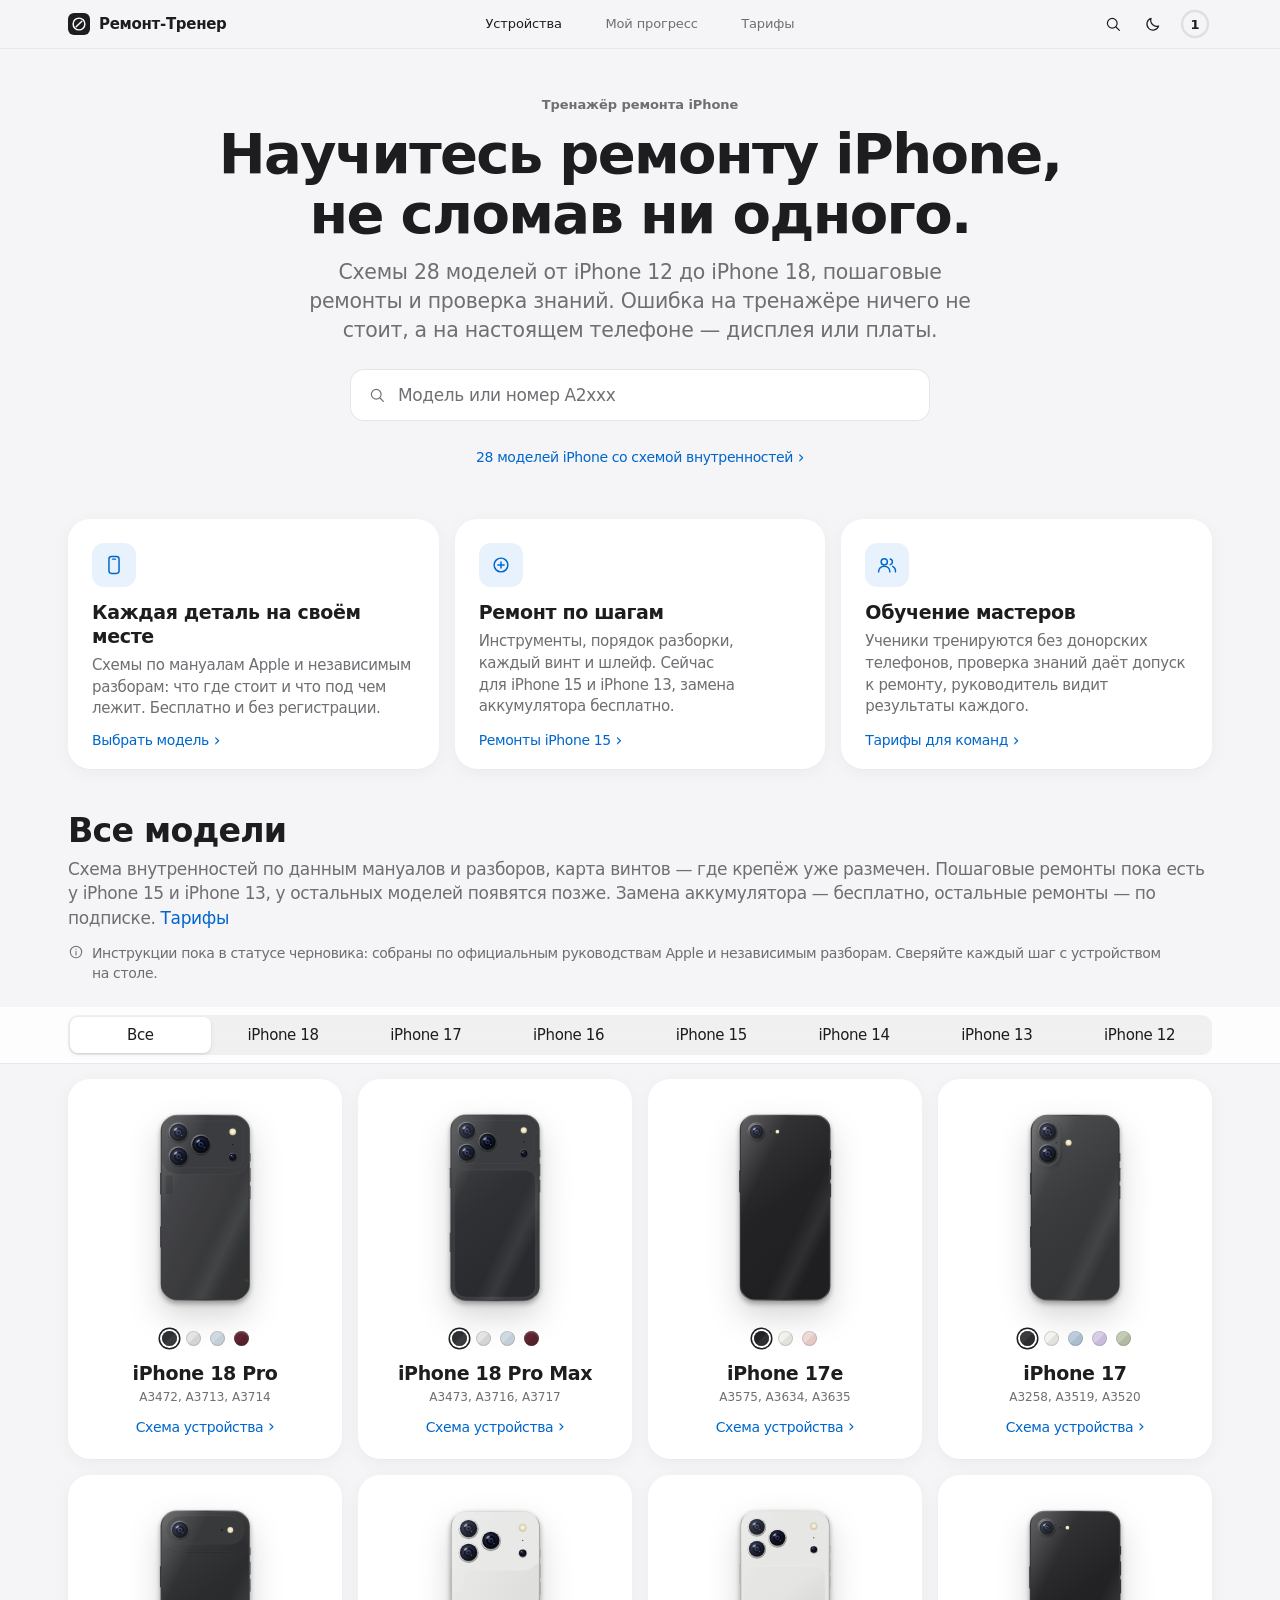
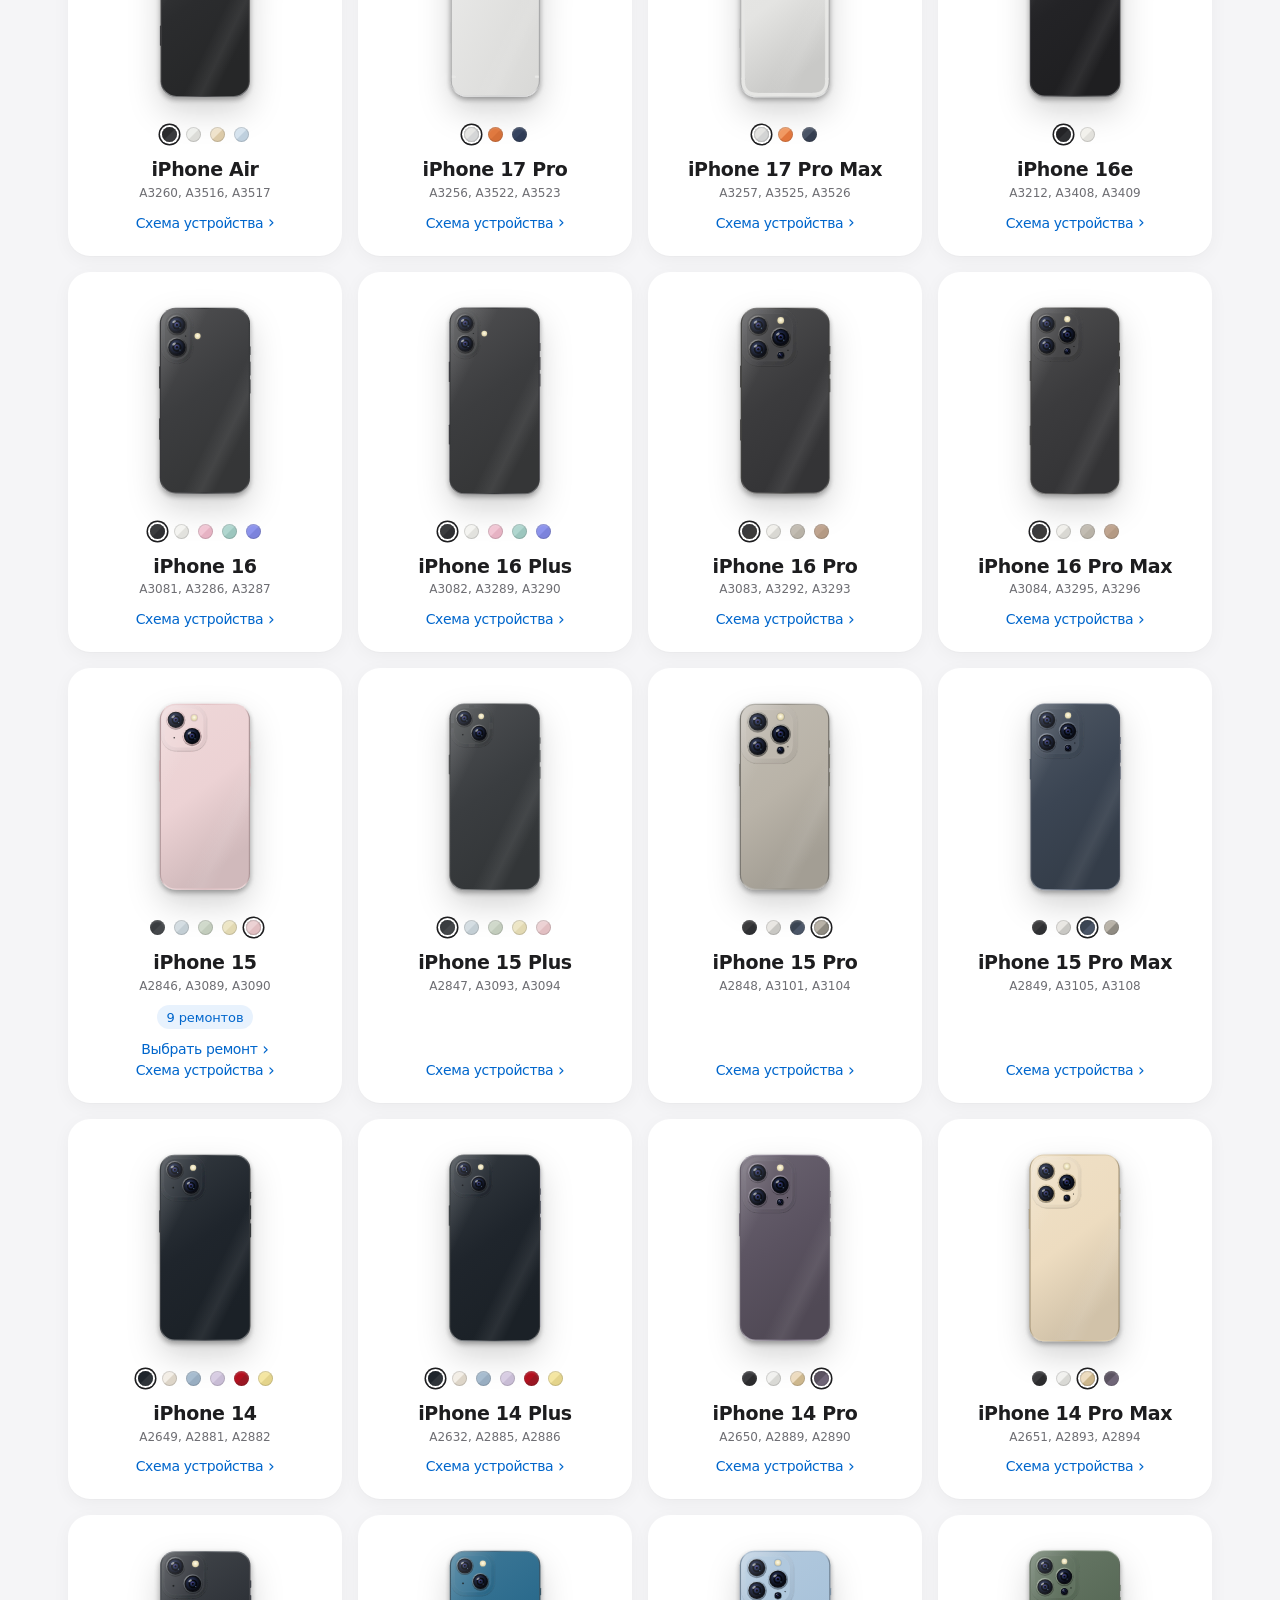
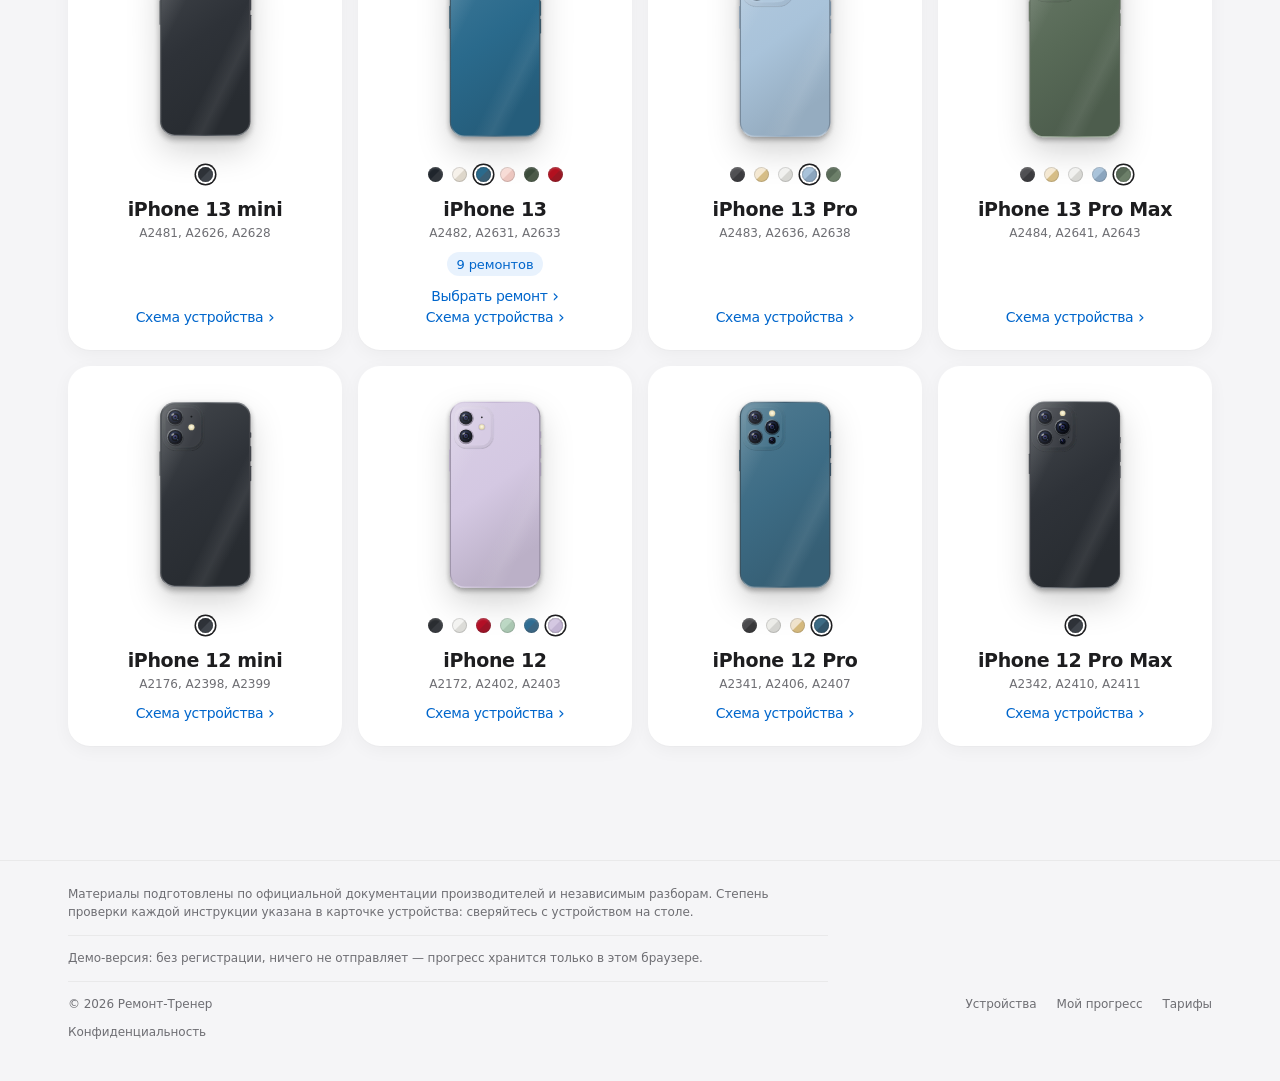
==== commit 3f7f577c: "Демо-версия (сборка из 7e9be95): оффер на главной, карта винтов без «?» Co-Authored-By: Claude Opus " ====
--- a/index.html
+++ b/index.html
@@ -17,8 +17,8 @@
         document.documentElement.style.background = d ? '#000' : '#f5f5f7';
       } catch (e) {}
     </script>
-    <script type="module" crossorigin src="./assets/index-BOQCQC9b.js"></script>
-    <link rel="stylesheet" crossorigin href="./assets/index-1fosFlwT.css">
+    <script type="module" crossorigin src="./assets/index-BPuV2J45.js"></script>
+    <link rel="stylesheet" crossorigin href="./assets/index-pnlGoigD.css">
   <link rel="manifest" href="./manifest.webmanifest"></head>
   <body>
     <div id="root"></div>
--- a/assets/index-pnlGoigD.css
+++ b/assets/index-pnlGoigD.css
@@ -0,0 +1 @@
+.cx-apple{--cx-font:-apple-system, BlinkMacSystemFont, "SF Pro Text", "Segoe UI Variable Text", "Segoe UI", Inter, system-ui, Roboto, "Helvetica Neue", Arial, sans-serif;--cx-font-d:-apple-system, BlinkMacSystemFont, "SF Pro Display", "Segoe UI Variable Display", "Segoe UI", Inter, system-ui, Roboto, "Helvetica Neue", Arial, sans-serif;--cx-bg:#f5f5f7;--cx-surface:#fff;--cx-surface-2:#fafafc;--cx-fill:#0000000d;--cx-fill-2:#00000017;--cx-fill-strong:#d2d2d7;--cx-sep:#0000001a;--cx-text:#1d1d1f;--cx-text-2:#6e6e73;--cx-text-3:#6f6f74;--cx-blue:#0071e3;--cx-blue-hover:#0077ed;--cx-blue-press:#006edb;--cx-link:#06c;--cx-blue-soft:#0071e317;--cx-green:#1d7f37;--cx-green-dot:#34c759;--cx-green-soft:#34c75921;--cx-amber:#a14a00;--cx-amber-dot:#ff9f0a;--cx-amber-soft:#ff9f0a24;--cx-red:#c9001a;--cx-red-text:#c9001a;--cx-red-soft:#ff3b3014;--cx-btn:#0071e3;--cx-btn-hover:#06c;--cx-btn-press:#005bb5;--cx-nav-bg:#f5f5f7cc;--cx-local-bg:#fffc;--cx-seg-on:#fff;--cx-stage-1:#fff;--cx-stage-2:#ececf0;--cx-mat-1:#fbfbfd;--cx-mat-2:#e6e6ea;--cx-shadow:0 1px 1px #00000005, 0 4px 18px #0000000b;--cx-shadow-lift:0 2px 4px #00000008, 0 12px 36px #00000017;--cx-phone-shadow:drop-shadow(0 22px 26px #0003) drop-shadow(0 3px 4px #0000001a);--cx-mark-ink:#fff;--cx-avatar:linear-gradient(180deg, #a5abb8 0%, #858994 100%);--cx-r-xl:28px;--cx-r:22px;--cx-r-sm:14px;--cx-r-xs:10px;--target:#0a84ff;--ok:#30d158;--bad:#ff453a;--surface:#fff;--muted:#6e6e73;--shadow:0 1px 4px #00000024;--cx-hero-phone:min(58dvh, 560px);--cx-card-phone:196px;--cx-access-phone:220px;background:var(--cx-bg);min-height:100dvh;color:var(--cx-text);font-family:var(--cx-font);letter-spacing:-.022em;-webkit-font-smoothing:antialiased;-moz-osx-font-smoothing:grayscale;text-rendering:optimizelegibility;--lightningcss-light:initial;--lightningcss-dark: ;color-scheme:light;font-size:17px;line-height:1.47;position:relative}.cx-apple.is-dark{--cx-bg:#000;--cx-surface:#1c1c1e;--cx-surface-2:#232326;--cx-fill:#ffffff1a;--cx-fill-2:#ffffff29;--cx-fill-strong:#3a3a3c;--cx-sep:#ffffff24;--cx-text:#f5f5f7;--cx-text-2:#a1a1a6;--cx-text-3:#86868b;--cx-blue:#0a84ff;--cx-blue-hover:#2e93ff;--cx-blue-press:#0071e3;--cx-link:#2997ff;--cx-blue-soft:#0a84ff2e;--cx-green:#30d158;--cx-green-dot:#30d158;--cx-green-soft:#30d15829;--cx-amber:#ff9f0a;--cx-amber-dot:#ff9f0a;--cx-amber-soft:#ff9f0a29;--cx-red:#ff453a;--cx-red-text:#ff6961;--cx-red-soft:#ff453a26;--cx-nav-bg:#000000b8;--cx-local-bg:#1c1c1eb8;--cx-seg-on:#636366;--cx-stage-1:#2a2a2e;--cx-stage-2:#121214;--cx-mat-1:#2a2a2e;--cx-mat-2:#111113;--cx-shadow:none;--cx-shadow-lift:0 16px 44px #0009;--cx-phone-shadow:drop-shadow(0 22px 26px #0000008c);--cx-mark-ink:#000;--cx-avatar:linear-gradient(180deg, #6e6e73 0%, #48484a 100%);--surface:#2c2c2e;--shadow:0 1px 4px #00000080;--lightningcss-light: ;--lightningcss-dark:initial;color-scheme:dark}.cx-apple *,.cx-apple :before,.cx-apple :after{box-sizing:border-box}.cx-apple h1,.cx-apple h2,.cx-apple h3,.cx-apple h4,.cx-apple p,.cx-apple ul,.cx-apple ol,.cx-apple dl,.cx-apple dd,.cx-apple figure,.cx-apple fieldset{margin:0;padding:0}.cx-apple ul,.cx-apple ol{list-style:none}.cx-apple a{color:inherit;text-decoration:none}.cx-apple button{font:inherit;letter-spacing:inherit;color:inherit;cursor:pointer;background:0 0;border:0;padding:0}.cx-apple button:is(:disabled,[aria-disabled=true]){cursor:default}.cx-apple input{font:inherit;letter-spacing:inherit;color:inherit}.cx-apple :focus-visible{outline:2px solid var(--cx-blue);outline-offset:2px;border-radius:6px}.cx-apple .sr{clip:rect(0 0 0 0);white-space:nowrap;width:1px;height:1px;position:absolute;overflow:hidden}.cx-apple small{color:var(--cx-text-2);letter-spacing:-.01em;font-size:.6em;font-weight:500}.cx-apple .cx-h1{font:600 clamp(36px, 4.4vw, 56px)/1.07 var(--cx-font-d);letter-spacing:-.03em;text-wrap:balance}.cx-apple .cx-h1-model{letter-spacing:-.035em;font-size:clamp(46px,5.6vw,76px)}.cx-apple .cx-h2{font:600 clamp(26px, 2.6vw, 34px)/1.15 var(--cx-font-d);letter-spacing:-.024em}.cx-apple .cx-h3{font:600 clamp(21px, 1.9vw, 24px)/1.2 var(--cx-font-d);letter-spacing:-.02em}.cx-apple .cx-h4{font:600 19px/1.25 var(--cx-font-d);letter-spacing:-.018em}.cx-apple .cx-lede{font:400 clamp(17px, 1.6vw, 21px)/1.42 var(--cx-font-d);letter-spacing:-.014em;color:var(--cx-text-2);text-wrap:pretty;max-width:680px;margin:14px auto 0}.cx-apple .cx-lede.left{margin-left:0;margin-right:0}.cx-apple .cx-sub{color:var(--cx-text-2);text-wrap:pretty;max-width:620px;margin-top:6px;font-size:16px;line-height:1.45}.cx-apple .cx-center .cx-sub{margin-left:auto;margin-right:auto}.cx-apple .cx-sub-steady{display:grid}.cx-apple .cx-sub-steady>span{grid-area:1/1}.cx-apple .cx-sub-steady>span+span{visibility:hidden}.cx-apple .cx-eyebrow{font:600 13px/1.2 var(--cx-font);letter-spacing:-.005em;color:var(--cx-text-2);margin-bottom:8px}.cx-apple .cx-quiet{color:var(--cx-text-2);font-size:14px}.cx-apple .cx-hint{color:var(--cx-text-2);font-size:15px;line-height:1.45}.cx-apple .cx-empty{padding:24px 0}.cx-apple .cx-stats b,.cx-apple .cx-facts b,.cx-apple .cx-step-n,.cx-apple .cx-history,.cx-apple .cx-repair-meta,.cx-apple .cx-ring b,.cx-apple .cx-group,.cx-apple .cx-tray-list,.cx-apple .cx-ac-t span,.cx-apple .cx-tag,.cx-apple .cx-tray-btn i,.cx-apple .cx-chip{font-variant-numeric:tabular-nums}.cx-apple .cx-wrap{width:100%;max-width:1240px;margin:0 auto;padding:0 clamp(16px,4vw,48px)}.cx-apple .cx-center{text-align:center}.cx-apple .cx-main{min-height:calc(100dvh - 188px)}.cx-apple .cx-hero{padding:clamp(40px,6vw,88px) 0 clamp(16px,2vw,24px)}.cx-apple .cx-sec{padding-top:clamp(64px,7vw,96px)}.cx-apple .cx-sec-first{padding-top:clamp(40px,4.4vw,64px)}.cx-apple .cx-sec-head{margin-bottom:24px}.cx-apple .cx-sec-head.row{flex-wrap:wrap;justify-content:space-between;align-items:flex-end;gap:16px 32px;display:flex}.cx-apple .cx-sec-head.row>div:first-child{flex:360px;min-width:0}.cx-apple .cx-scroll-x{scrollbar-width:none;max-width:100%;overflow-x:auto}.cx-apple .cx-scroll-x::-webkit-scrollbar{display:none}.cx-apple .cx-btn{background:var(--cx-btn);color:#fff;min-height:44px;font:500 17px/1.1 var(--cx-font);letter-spacing:-.022em;white-space:nowrap;border-radius:980px;justify-content:center;align-items:center;gap:8px;padding:0 22px;transition:background .2s,transform .15s,opacity .2s,color .2s;display:inline-flex}.cx-apple .cx-btn:hover:not(:disabled,[aria-disabled=true]){background:var(--cx-btn-hover)}.cx-apple .cx-btn:active:not(:disabled,[aria-disabled=true]){background:var(--cx-btn-press);transform:scale(.985)}.cx-apple .cx-btn:is(:disabled,[aria-disabled=true]){background:var(--cx-fill);color:var(--cx-text-3)}.cx-apple .cx-btn.lg{min-height:50px;padding:0 30px}.cx-apple .cx-btn.sm{min-height:32px;padding:0 15px;font-size:14px}.cx-apple .cx-btn.secondary{background:var(--cx-fill);color:var(--cx-text)}.cx-apple .cx-btn.secondary:hover:not(:disabled,[aria-disabled=true]){background:var(--cx-fill-2)}.cx-apple .cx-btn.secondary:is(:disabled,[aria-disabled=true]){opacity:.45}.cx-apple .cx-btn.icon{flex:none;width:52px;padding:0}.cx-apple .cx-btn.grow{flex:1}.cx-apple .cx-link{color:var(--cx-link);cursor:pointer;white-space:nowrap;align-items:center;font-size:17px;line-height:1.2;display:inline-flex}.cx-apple .cx-link:after{content:"›";margin-left:.28em;font-size:1.2em;line-height:0;transition:transform .2s;position:relative;top:-.04em}.cx-apple .cx-link:hover{text-decoration:underline}.cx-apple .cx-link:hover:after{transform:translate(2px)}.cx-apple .cx-link.sm{font-size:14px}.cx-apple .cx-link.up:after{content:none}.cx-apple .cx-icon-btn{width:34px;height:34px;color:var(--cx-text);border-radius:50%;place-items:center;transition:background .2s;display:inline-grid}.cx-apple .cx-icon-btn:hover{background:var(--cx-fill)}.cx-apple .cx-nav{z-index:100;background:var(--cx-nav-bg);-webkit-backdrop-filter:saturate(180%)blur(20px);backdrop-filter:saturate(180%)blur(20px);height:48px;box-shadow:0 .5px 0 var(--cx-sep);position:sticky;top:0}.cx-apple .cx-nav-in{grid-template-columns:1fr auto 1fr;align-items:center;gap:16px;max-width:1240px;height:100%;margin:0 auto;padding:0 clamp(16px,4vw,48px);display:grid}.cx-apple .cx-brand{font:600 15px/1 var(--cx-font-d);letter-spacing:-.02em;white-space:nowrap;justify-self:start;align-items:center;gap:9px;display:inline-flex}.cx-apple .cx-mark{color:var(--cx-text);flex:none}.cx-apple .cx-links{gap:clamp(20px,3.4vw,44px);display:flex}.cx-apple .cx-links a{color:var(--cx-text-2);letter-spacing:-.01em;white-space:nowrap;padding:14px 0;font-size:13px;transition:color .2s}.cx-apple .cx-links a:hover,.cx-apple .cx-links a.on{color:var(--cx-text)}.cx-apple .cx-nav-tools{justify-self:end;align-items:center;gap:6px;display:flex}.cx-apple .cx-menu-btn,.cx-apple .cx-menu{display:none}.cx-apple .cx-footer{background:var(--cx-bg);box-shadow:0 -.5px 0 var(--cx-sep);color:var(--cx-text-2);letter-spacing:-.005em;margin-top:clamp(80px,9vw,120px);padding:24px 0 40px;font-size:12px;line-height:1.5}.cx-apple .cx-footer p{max-width:760px;box-shadow:0 .5px 0 var(--cx-sep);margin-bottom:14px;padding-bottom:14px}.cx-apple .cx-footer-row{flex-wrap:wrap;justify-content:space-between;gap:12px 16px;display:flex}.cx-apple .cx-footer-links{gap:20px;display:flex}.cx-apple .cx-footer-links a:hover{color:var(--cx-text);text-decoration:underline}.cx-apple .cx-seg{border-radius:var(--cx-r-xs);background:var(--cx-fill);gap:2px;padding:2px;display:inline-flex}.cx-apple .cx-seg button{white-space:nowrap;min-height:32px;color:var(--cx-text);border-radius:8px;padding:0 15px;font-size:14px;font-weight:500;transition:background .2s,box-shadow .2s,color .2s}.cx-apple .cx-seg button:not(.on):hover{color:var(--cx-text-2)}.cx-apple .cx-seg button.on{background:var(--cx-seg-on);box-shadow:0 1px 2px #0000001a,0 2px 6px #0000000d}.cx-apple .cx-seg.sm button{min-height:28px;padding:0 12px;font-size:13px}.cx-apple .cx-switch{background:var(--cx-fill-strong);border-radius:980px;flex:none;width:51px;height:31px;transition:background .25s;position:relative}.cx-apple .cx-switch i{background:#fff;border-radius:50%;width:27px;height:27px;transition:transform .25s cubic-bezier(.3,.7,.3,1);position:absolute;top:2px;left:2px;box-shadow:0 2px 4px #0003}.cx-apple .cx-switch.on{background:#34c759}@media (hover:hover){.cx-apple .cx-switch:hover{box-shadow:inset 0 0 0 99px var(--cx-fill)}}.cx-apple .cx-switch.on i{transform:translate(20px)}.cx-apple .cx-chip{letter-spacing:-.01em;white-space:nowrap;background:var(--cx-fill);min-height:24px;color:var(--cx-text-2);border-radius:980px;align-items:center;gap:6px;padding:0 10px;font-size:13px;font-weight:500;line-height:1;display:inline-flex}.cx-apple .cx-chip i{background:currentColor;border-radius:50%;width:6px;height:6px}.cx-apple .cx-chip.tone-green{background:var(--cx-green-soft);color:var(--cx-green)}.cx-apple .cx-chip.tone-amber{background:var(--cx-amber-soft);color:var(--cx-amber)}.cx-apple .cx-chip.tone-blue{background:var(--cx-blue-soft);color:var(--cx-link)}.cx-apple .cx-chip.tone-red{background:var(--cx-red-soft);color:var(--cx-red-text)}.cx-apple .cx-bar{background:var(--cx-fill);border-radius:99px;height:4px;display:block;overflow:hidden}.cx-apple .cx-bar i{background:var(--cx-blue);border-radius:99px;height:100%;transition:width .5s cubic-bezier(.2,.7,.2,1);display:block}.cx-apple .cx-bar.tone-green i{background:var(--cx-green-dot)}.cx-apple .cx-bar.tone-amber i{background:var(--cx-amber-dot)}.cx-apple .cx-diff{gap:3px;display:inline-flex}.cx-apple .cx-diff i{background:var(--cx-fill-strong);border-radius:50%;width:6px;height:6px}.cx-apple .cx-diff i.on{background:var(--cx-text)}.cx-apple .cx-ring{place-items:center;display:inline-grid;position:relative}.cx-apple .cx-ring svg{position:absolute;inset:0}.cx-apple .cx-ring .bg{fill:none;stroke:var(--cx-fill);stroke-width:6px}.cx-apple .cx-ring .fg{fill:none;stroke:var(--cx-blue);stroke-width:6px;stroke-linecap:round;transition:stroke-dasharray .6s}.cx-apple .cx-ring b{font:600 30px/1 var(--cx-font-d);letter-spacing:-.03em;position:relative}.cx-apple .cx-ring b small{font-size:.5em}.cx-apple .cx-phone{flex:none;display:block;position:relative}.cx-apple .cx-phone-svg{width:100%;height:100%;display:block;overflow:visible}.cx-apple .cx-lock{pointer-events:none;width:100%;height:100%;display:block;position:absolute;inset:0;overflow:visible}.cx-apple .cx-swatches{align-items:center;gap:12px;display:inline-flex}.cx-apple .cx-swatch{background:linear-gradient(135deg, var(--g) 0%, var(--g) 48%, var(--f) 52%, var(--f) 100%);border-radius:50%;flex:none;width:26px;height:26px;transition:transform .2s,box-shadow .2s;position:relative;box-shadow:inset 0 0 0 1px #00000024,inset 0 1px 2px #ffffff4d}.cx-apple .cx-swatches.sm{gap:9px}.cx-apple .cx-swatches.sm .cx-swatch{width:15px;height:15px}.cx-apple button.cx-swatch:before{content:"";border-radius:50%;position:absolute;inset:-7px}.cx-apple button.cx-swatch:hover{transform:scale(1.08)}.cx-apple .cx-swatch.on{box-shadow:inset 0 0 0 1px #00000024, 0 0 0 2.5px var(--cx-bg), 0 0 0 4px var(--cx-blue)}.cx-apple .cx-card .cx-swatch.on{box-shadow:inset 0 0 0 1px #00000024, 0 0 0 2px var(--cx-surface), 0 0 0 3.5px var(--cx-text)}.cx-apple .cx-swatch.static{box-shadow:inset 0 0 0 1px #00000024}.cx-apple .cx-home-hero{padding:clamp(32px,3.8vw,56px) 0 0}.cx-apple .cx-home-hero+.cx-wrap+.cx-sec-first,.cx-apple .cx-home-hero+.cx-sec-first{padding-top:clamp(36px,3.4vw,48px)}.cx-apple .cx-search{background:var(--cx-surface);max-width:580px;height:52px;color:var(--cx-text-3);box-shadow:inset 0 0 0 1px var(--cx-sep);border-radius:14px;align-items:center;gap:10px;margin:24px auto 0;padding:0 18px;transition:box-shadow .2s;display:flex}.cx-apple .cx-search:focus-within{box-shadow:inset 0 0 0 1px var(--cx-blue), 0 0 0 4px var(--cx-blue-soft);color:var(--cx-text)}.cx-apple .cx-search input{min-width:0;height:100%;color:var(--cx-text);background:0 0;border:0;outline:0;flex:1;font-size:17px}.cx-apple .cx-search input::placeholder{color:var(--cx-text-3)}.cx-apple .cx-search button{background:var(--cx-fill-strong);width:22px;height:22px;color:var(--cx-surface);border-radius:50%;place-items:center;display:grid}.cx-apple .cx-resume{background:var(--cx-surface);max-width:760px;box-shadow:var(--cx-shadow);border-radius:18px;align-items:center;gap:14px;margin:24px auto 0;padding:12px 18px 12px 12px;transition:box-shadow .25s;display:flex}.cx-apple .cx-resume:hover{box-shadow:var(--cx-shadow-lift)}.cx-apple .cx-resume-ico{background:var(--cx-btn);color:#fff;border-radius:50%;flex:none;place-items:center;width:40px;height:40px;display:grid}.cx-apple .cx-resume-ico svg{margin-left:2px}.cx-apple .cx-resume-t{flex-direction:column;flex:1;min-width:0;line-height:1.3;display:flex}.cx-apple .cx-resume-t b{white-space:nowrap;text-overflow:ellipsis;font-size:16px;font-weight:600;overflow:hidden}.cx-apple .cx-resume-t span{color:var(--cx-text-2);white-space:nowrap;text-overflow:ellipsis;font-size:14px;overflow:hidden}.cx-apple .cx-resume-go{color:var(--cx-link);white-space:nowrap;align-items:center;gap:4px;font-size:15px;display:inline-flex}.cx-apple .cx-grid{grid-template-columns:repeat(4,minmax(0,1fr));gap:16px;display:grid}.cx-apple .cx-card{border-radius:var(--cx-r);background:var(--cx-surface);text-align:center;box-shadow:var(--cx-shadow);flex-direction:column;align-items:center;padding:32px 16px 24px;transition:box-shadow .25s;display:flex}.cx-apple .cx-card:hover{box-shadow:var(--cx-shadow-lift)}.cx-apple .cx-card-art{margin-bottom:24px;transition:transform .5s cubic-bezier(.2,.7,.2,1);display:block}.cx-apple .cx-card:hover .cx-card-art{transform:translateY(-4px)}.cx-apple .cx-card-art .cx-phone{filter:drop-shadow(0 14px 16px #00000029)drop-shadow(0 2px 3px #00000014)}.cx-apple .cx-card-t{font:600 19px/1.2 var(--cx-font-d);letter-spacing:-.018em;margin-top:16px}.cx-apple .cx-card-s{color:var(--cx-text-2);letter-spacing:0;margin:4px 0 12px;font-size:12px}.cx-apple .cx-card-rep{flex-wrap:wrap;justify-content:center;gap:6px;margin:-2px 0 12px;display:flex}.cx-apple .cx-card-links{flex-wrap:wrap;justify-content:center;gap:4px 18px;margin-top:auto;display:flex}.cx-apple .cx-soon{border-radius:var(--cx-r);background:var(--cx-surface);box-shadow:var(--cx-shadow);margin-top:16px;padding:28px clamp(20px,3vw,36px) 32px}.cx-apple .cx-soon-head{box-shadow:0 .5px 0 var(--cx-sep);justify-content:space-between;align-items:baseline;gap:12px;margin-bottom:20px;padding-bottom:16px;display:flex}.cx-apple .cx-soon-cols{grid-auto-columns:minmax(0,1fr);grid-auto-flow:column;gap:24px;display:grid}.cx-apple .cx-soon-col h4{color:var(--cx-text);letter-spacing:-.005em;margin-bottom:8px;font-size:13px;font-weight:600}.cx-apple .cx-soon-col li{color:var(--cx-text-2);font-size:14px;line-height:1.85}.cx-apple .cx-local{z-index:90;background:var(--cx-local-bg);-webkit-backdrop-filter:saturate(180%)blur(20px);backdrop-filter:saturate(180%)blur(20px);height:52px;box-shadow:0 .5px 0 var(--cx-sep);position:sticky;top:48px}.cx-apple .cx-local-in{align-items:center;gap:24px;max-width:1240px;height:100%;margin:0 auto;padding:0 clamp(16px,4vw,48px);display:flex}.cx-apple .cx-local-title{font:600 21px/1 var(--cx-font-d);letter-spacing:-.02em;white-space:nowrap;margin-right:auto}.cx-apple .cx-local-links{gap:26px;display:flex}.cx-apple .cx-local-links button{color:var(--cx-text-2);padding:10px 0;font-size:12px;transition:color .2s}.cx-apple .cx-local-links button:hover{color:var(--cx-text)}.cx-apple .cx-mhero{padding:20px 0 0}.cx-apple .cx-back{background:var(--cx-fill);min-height:44px;color:var(--cx-text);letter-spacing:-.012em;border-radius:980px;align-items:center;gap:4px;padding:0 18px 0 12px;font-size:17px;font-weight:500;transition:background .2s;display:inline-flex}.cx-apple .cx-back:hover{background:var(--cx-fill-2)}.cx-apple .cx-back svg{color:var(--cx-link)}.cx-apple .cx-mhero-grid{grid-template-columns:minmax(0,.82fr) minmax(0,1.18fr);align-items:center;gap:clamp(32px,4.4vw,64px);margin-top:20px;display:grid}.cx-apple .cx-mhero-copy .cx-lede{margin-top:20px;font-size:clamp(17px,1.5vw,20px)}.cx-apple .cx-mhero-cta{flex-wrap:wrap;align-items:center;gap:14px 28px;margin-top:32px;display:flex}.cx-apple .cx-stage{min-width:0}.cx-apple .cx-stage-view{border-radius:var(--cx-r-xl);background:radial-gradient(80% 64% at 50% 40%, var(--cx-stage-1) 0%, var(--cx-stage-1) 28%, var(--cx-stage-2) 100%);place-items:center;padding:56px 20px 64px;display:grid;position:relative;overflow:hidden}.cx-apple .cx-stage-view:after{content:"";filter:blur(6px);background:radial-gradient(closest-side,#0003,#0000);width:46%;height:26px;position:absolute;bottom:40px;left:50%;transform:translate(-50%)}.cx-apple .cx-stage-phones{z-index:1;justify-items:center;display:grid;position:relative}.cx-apple .cx-phone-btn{filter:var(--cx-phone-shadow);border-radius:0;grid-area:1/1;line-height:0;transition:transform .7s cubic-bezier(.2,.7,.2,1),opacity .5s;display:block}.cx-apple .cx-phone-btn.show{z-index:2;cursor:default;transform:translate(-25%)}.cx-apple .cx-phone-btn.hide{z-index:1;transform-origin:50% 100%;cursor:pointer;transform:translate(47%)scale(.86)}.cx-apple .cx-phone-btn.hide:hover{transform:translate(50%)scale(.87)}.cx-apple .cx-phone-btn:focus-visible{outline-offset:6px;border-radius:28px}.cx-apple .cx-stage-controls{flex-wrap:wrap;justify-content:center;align-items:center;gap:16px 32px;margin-top:24px;display:flex}.cx-apple .cx-colorpick{align-items:center;gap:16px;display:flex}.cx-apple .cx-colorname{color:var(--cx-text);white-space:nowrap;min-width:150px;font-size:14px}.cx-apple .cx-colorname span{color:var(--cx-text-2);margin-right:4px}.cx-apple .cx-facts{grid-template-columns:repeat(4,minmax(0,1fr));gap:16px;margin-top:clamp(40px,5vw,64px);display:grid}.cx-apple .cx-facts>div{border-radius:var(--cx-r);background:var(--cx-surface);box-shadow:var(--cx-shadow);flex-direction:column;gap:4px;min-width:0;padding:22px 24px 24px;display:flex}.cx-apple .cx-facts span{color:var(--cx-text-2);font-size:14px;line-height:1.35}.cx-apple .cx-facts>div>span:first-child{color:var(--cx-text-2);margin-bottom:4px;font-size:12px;font-weight:500}.cx-apple .cx-facts b{font:600 clamp(24px, 2.4vw, 32px)/1.1 var(--cx-font-d);letter-spacing:-.026em}.cx-apple .cx-facts b small{margin-left:2px;font-size:.55em}.cx-apple .cx-schem{border-radius:var(--cx-r-xl);background:var(--cx-surface);height:clamp(560px,76dvh,760px);box-shadow:var(--cx-shadow);grid-template-columns:minmax(0,1fr) 340px;display:grid;overflow:hidden}.cx-apple .cx-schem-stage{min-width:0;min-height:0}.cx-apple .cx-schem-stage .schematic{height:100%;min-height:0}.cx-apple .cx-schem-panel{box-shadow:-.5px 0 0 var(--cx-sep);flex-direction:column;gap:24px;padding:28px 24px;display:flex;overflow-y:auto}.cx-apple .cx-schem-panel>*{min-width:0}.cx-apple .cx-field{flex-direction:column;gap:10px;display:flex}.cx-apple .cx-field.grow{flex:1}.cx-apple .cx-field-l{color:var(--cx-text-2);letter-spacing:.02em;font-size:12px;font-weight:600}.cx-apple .cx-chips{flex-wrap:wrap;gap:6px;display:flex}.cx-apple .cx-fchip{background:var(--cx-fill);min-height:30px;color:var(--cx-text);border-radius:980px;padding:0 13px;font-size:13px;font-weight:500;transition:background .2s,color .2s}.cx-apple .cx-fchip:hover{background:var(--cx-fill-2)}.cx-apple .cx-fchip.on{background:var(--cx-text);color:var(--cx-bg)}.cx-apple .cx-schem-panel .cx-seg{display:flex}.cx-apple .cx-schem-panel .cx-seg button{flex:1}.cx-apple .cx-switch-row{justify-content:space-between;align-items:center;gap:16px;display:flex}.cx-apple .cx-switch-row span{flex-direction:column;line-height:1.3;display:flex}.cx-apple .cx-switch-row b{font-size:16px;font-weight:600}.cx-apple .cx-switch-row small{margin-top:2px;font-size:13px;font-weight:400}.cx-apple .cx-groups{flex-direction:column;gap:6px;margin-top:4px;display:flex}.cx-apple .cx-group{background:var(--cx-bg);text-align:left;border-radius:12px;grid-template-columns:64px 1fr auto;align-items:center;gap:10px;padding:9px 14px;font-size:14px;transition:background .2s,box-shadow .2s;display:grid}.cx-apple .cx-group:hover{background:var(--cx-fill)}.cx-apple .cx-group.on{box-shadow:inset 0 0 0 1.5px var(--cx-blue)}.cx-apple .cx-group span{color:var(--cx-text-2)}.cx-apple .cx-group em{font-style:normal;font-weight:600}.cx-apple .cx-group.nolen{grid-template-columns:1fr auto}.cx-apple .cx-group.nolen b{color:var(--cx-text);font-weight:600}.cx-apple .cx-subgroups{padding:2px 0 6px 14px}.cx-apple .cx-groups-note{color:var(--cx-text-2);text-wrap:pretty;margin:8px 2px 2px;font-size:13px;line-height:1.4}.cx-apple .cx-part{border-radius:var(--cx-r-sm);background:var(--cx-bg);flex-direction:column;gap:6px;padding:16px 18px;font-size:15px;line-height:1.4;display:flex}.cx-apple .cx-part b{font:600 17px/1.25 var(--cx-font-d)}.cx-apple .cx-part-kind{color:var(--cx-text-2);font-size:13px}.cx-apple .cx-part dl{gap:6px;margin-top:8px;display:grid}.cx-apple .cx-part dl div{justify-content:space-between;gap:12px;font-size:14px;display:flex}.cx-apple .cx-part dt{color:var(--cx-text-2)}.cx-apple .cx-part dd{text-align:right;font-weight:500}.cx-apple .cx-part p{color:var(--cx-text-2);margin-top:6px;font-size:14px}.cx-apple .schematic{background:radial-gradient(110% 90% at 50% 25%, var(--cx-mat-1) 0%, var(--cx-mat-2) 100%)}.cx-apple .sch-controls{gap:8px;bottom:14px;right:14px}.cx-apple .sch-controls button{color:#1d1d1f;-webkit-backdrop-filter:blur(14px);backdrop-filter:blur(14px);background:#ffffffe0;border-radius:50%;width:38px;height:38px;transition:transform .15s,background .2s;box-shadow:0 1px 2px #0000001a,0 4px 12px #0000001a}.cx-apple.is-dark .sch-controls button{color:#f5f5f7;background:#3c3c40db}.cx-apple .sch-controls button:hover{transform:scale(1.05)}.cx-apple .sch-controls button.on{background:var(--cx-text);color:var(--cx-bg)}.cx-apple .k-screw.target .body{fill:#b8dcff}.cx-apple .badge circle{fill:var(--cx-btn);stroke:#fff;stroke-width:.22px}.cx-apple .badge text{fill:#fff}.cx-apple .badge-done circle{fill:#30d158}.cx-apple .badge-done text{fill:#fff}.cx-apple .cinfo{font-size:13px;line-height:1.35}.cx-apple .cinfo .muted{color:var(--cx-text-2)}.cx-apple .cx-repairs{border-radius:var(--cx-r);background:var(--cx-surface);box-shadow:var(--cx-shadow);overflow:hidden}.cx-apple .cx-repair{box-shadow:0 -.5px 0 var(--cx-sep);grid-template-columns:44px minmax(0,1.7fr) minmax(0,1.3fr) minmax(0,1fr) 16px;align-items:center;gap:8px 20px;padding:18px 24px;transition:background .2s;display:grid;position:relative}.cx-apple .cx-repair:first-child{box-shadow:none}.cx-apple .cx-repair:not(.off):hover{background:var(--cx-surface-2)}.cx-apple .cx-repair.off .cx-repair-ico{opacity:.5}.cx-apple .cx-repair.off .cx-repair-t{color:var(--cx-text-2)}.cx-apple .cx-repair-ico{background:var(--cx-bg);width:44px;height:44px;color:var(--cx-text);border-radius:12px;place-items:center;display:grid}.cx-apple .cx-repair-main{flex-direction:column;min-width:0;display:flex}.cx-apple .cx-repair-t{font:600 17px/1.25 var(--cx-font-d);letter-spacing:-.018em}.cx-apple a.cx-repair-t:after{content:"";z-index:1;position:absolute;inset:0}.cx-apple .cx-repair-h{color:var(--cx-text-2);margin-top:2px;font-size:14px;line-height:1.35}.cx-apple .cx-repair-meta{color:var(--cx-text-2);grid-template-columns:116px 52px auto;align-items:center;gap:6px 16px;font-size:14px;display:grid}.cx-apple .cx-meta-i{white-space:nowrap;align-items:center;gap:6px;display:inline-flex}.cx-apple .cx-skel{background:var(--cx-fill);border-radius:7px;width:120px;height:14px}.cx-apple .cx-repair-state{z-index:2;flex-flow:column wrap;align-items:flex-start;gap:6px;display:flex;position:relative}.cx-apple .cx-repair-chev{color:var(--cx-text-3)}.cx-apple .cx-specs{grid-template-columns:minmax(0,1fr) minmax(0,1fr);align-items:start;gap:16px;display:grid}.cx-apple .cx-specs.one{grid-template-columns:minmax(0,760px)}.cx-apple .cx-spec-list,.cx-apple .cx-facts-card{border-radius:var(--cx-r);background:var(--cx-surface);box-shadow:var(--cx-shadow);padding:8px 28px}.cx-apple .cx-spec-list>div{box-shadow:0 -.5px 0 var(--cx-sep);grid-template-columns:170px minmax(0,1fr);gap:16px;padding:16px 0;display:grid}.cx-apple .cx-spec-list>div:first-child{box-shadow:none}.cx-apple .cx-spec-list dt{color:var(--cx-text-2);padding-top:1px;font-size:14px}.cx-apple .cx-spec-list dd{font-size:16px;font-weight:500}.cx-apple .cx-dd-note{color:var(--cx-text-2);margin-top:6px;font-size:13px;font-weight:400;line-height:1.4;display:block}.cx-apple .cx-facts-card{padding:26px 28px}.cx-apple .cx-keyfacts{flex-direction:column;gap:16px;margin:18px 0;display:flex}.cx-apple .cx-keyfacts li{grid-template-columns:24px 1fr;gap:12px;display:grid}.cx-apple .cx-keyfacts li span{background:var(--cx-fill);width:22px;height:22px;color:var(--cx-text-2);border-radius:50%;place-items:center;margin-top:1px;font-size:12px;font-weight:600;display:grid}.cx-apple .cx-keyfacts p{font-size:15px;line-height:1.5}.cx-apple .cx-rp{background:var(--cx-bg);grid-template-rows:auto auto minmax(0,1fr);height:100dvh;display:grid;overflow:hidden}.cx-apple .cx-rp-bar{grid-template-columns:1fr auto 1fr;align-items:center;gap:12px;height:56px;padding:0 clamp(12px,2vw,24px);display:grid}.cx-apple .cx-rp.loading .cx-rp-bar{justify-content:center;display:flex}.cx-apple .cx-rp-back{min-height:36px;color:var(--cx-link);border-radius:980px;justify-self:start;align-items:center;gap:2px;padding:0 12px 0 6px;font-size:15px;transition:background .2s;display:inline-flex}.cx-apple .cx-rp-back:hover{background:var(--cx-blue-soft)}.cx-apple .cx-rp-title{text-align:center;flex-direction:column;align-items:center;min-width:0;line-height:1.25;display:flex}.cx-apple .cx-rp-title b{font:600 16px/1.25 var(--cx-font-d);letter-spacing:-.015em;white-space:nowrap;text-overflow:ellipsis;max-width:46vw;overflow:hidden}.cx-apple .cx-rp-title span{color:var(--cx-text-2);font-size:12px}.cx-apple .cx-rp-tools{justify-content:flex-end;align-items:center;gap:10px;display:flex}.cx-apple .cx-tray-btn{background:var(--cx-fill);border-radius:980px;align-items:center;gap:7px;min-height:36px;padding:0 14px;font-size:14px;font-weight:500;transition:background .2s;display:inline-flex;position:relative}.cx-apple .cx-tray-btn:hover{background:var(--cx-fill-2)}.cx-apple .cx-tray-btn i{background:var(--cx-text);min-width:20px;height:20px;color:var(--cx-bg);border-radius:99px;place-items:center;padding:0 6px;font-size:12px;font-style:normal;font-weight:600;display:grid}.cx-apple .cx-rp-progress{gap:4px;padding:0 clamp(12px,2vw,24px) 12px;display:flex}.cx-apple .cx-rp-progress>span{background:var(--cx-fill-2);border-radius:99px;min-width:6px;height:4px;overflow:hidden}.cx-apple .cx-rp-progress i{background:var(--cx-blue);border-radius:99px;height:100%;transition:width .4s cubic-bezier(.2,.7,.2,1);display:block}.cx-apple .cx-rp-main{grid-template-columns:minmax(0,1fr) 440px;gap:12px;min-height:0;padding:0 clamp(8px,1.4vw,16px) clamp(8px,1.4vw,16px);display:grid}.cx-apple .cx-rp-stage{border-radius:var(--cx-r-xl);min-width:0;min-height:0;position:relative;overflow:hidden}.cx-apple .cx-rp-stage .schematic{height:100%;min-height:0}.cx-apple .cx-float{z-index:3;color:#fff;white-space:nowrap;-webkit-backdrop-filter:blur(16px);backdrop-filter:blur(16px);pointer-events:none;background:#1d1d1fdb;border-radius:980px;align-items:center;gap:8px;max-width:calc(100% - 32px);min-height:40px;padding:0 18px;font-size:15px;font-weight:500;display:inline-flex;position:absolute;top:16px;left:50%;transform:translate(-50%);box-shadow:0 6px 24px #0000002e}.cx-apple .cx-float.info{color:#1d1d1f;white-space:normal;background:#ffffffe6;border-radius:18px;max-width:min(420px,100% - 80px);min-height:40px;padding:10px 16px;left:16px;transform:none}.cx-apple.is-dark .cx-float.info{color:#f5f5f7;background:#323236e6}.cx-apple .cx-rp-panel{border-radius:var(--cx-r-xl);background:var(--cx-surface);flex-direction:column;min-width:0;min-height:0;display:flex;overflow:hidden}.cx-apple .cx-rp-body{flex-direction:column;flex:1;min-height:0;display:flex;position:relative}.cx-apple .cx-rp-scroll{overscroll-behavior:contain;flex-direction:column;flex:1;gap:16px;min-height:0;padding:28px 32px 16px;display:flex;overflow-y:auto}.cx-apple .cx-rp-scroll.fade-t{-webkit-mask-image:linear-gradient(#0000,#000 12px);mask-image:linear-gradient(#0000,#000 12px)}.cx-apple .cx-rp-scroll.fade-b{-webkit-mask-image:linear-gradient(#000 calc(100% - 48px),#0000);mask-image:linear-gradient(#000 calc(100% - 48px),#0000)}.cx-apple .cx-rp-scroll.fade-t.fade-b{-webkit-mask-image:linear-gradient(#0000,#000 12px calc(100% - 48px),#0000);mask-image:linear-gradient(#0000,#000 12px calc(100% - 48px),#0000)}.cx-apple .cx-rp-more{background:var(--cx-surface);min-height:32px;color:var(--cx-link);box-shadow:0 0 0 .5px var(--cx-sep), 0 4px 14px #0000001a;border-radius:980px;align-items:center;gap:4px;padding:0 14px;font-size:14px;font-weight:500;animation:.2s ease-out cx-fade;display:inline-flex;position:absolute;bottom:8px;left:50%;transform:translate(-50%)}.cx-apple.is-dark .cx-rp-more{background:#2c2c2e}.cx-apple .cx-rp-more:hover{background:var(--cx-surface-2)}.cx-apple .cx-rp-foot{box-shadow:0 -.5px 0 var(--cx-sep);flex-wrap:wrap;gap:10px;padding:16px 24px 24px;display:flex}.cx-apple .cx-rp-foot .cx-btn{min-height:56px;font-size:18px;font-weight:500}.cx-apple .cx-rp-foot .cx-btn.icon{width:56px}.cx-apple .cx-upnext{color:var(--cx-text);white-space:nowrap;text-overflow:ellipsis;flex-direction:column;flex-basis:100%;gap:2px;padding:0 2px 6px;font-size:15px;line-height:1.3;display:flex;overflow:hidden}.cx-apple .cx-upnext span{color:var(--cx-text-2);font-size:12px;font-weight:500}.cx-apple .cx-step-k{justify-content:space-between;align-items:center;gap:12px;font-size:13px;display:flex}.cx-apple .cx-step-n{background:var(--cx-bg);border-radius:980px;align-items:baseline;gap:5px;min-height:28px;padding:4px 12px;font-size:14px;line-height:20px;display:inline-flex}.cx-apple .cx-step-n b{font-weight:600}.cx-apple .cx-step-n em{color:var(--cx-text-2);font-style:normal}.cx-apple .cx-step-ph{color:var(--cx-text-2);text-align:right;align-items:center;gap:7px;font-weight:500;display:inline-flex}.cx-apple .cx-step-ph i{background:var(--cx-text-3);border-radius:50%;flex:none;width:7px;height:7px}.cx-apple .ph-blue i{background:#0a84ff}.cx-apple .ph-orange i{background:#ff9f0a}.cx-apple .ph-green i{background:#30d158}.cx-apple .cx-step-t{font:600 30px/1.14 var(--cx-font-d);letter-spacing:-.026em;text-wrap:balance;margin-top:4px}.cx-apple .cx-step-t:focus{outline:none}.cx-apple .cx-step-text{color:var(--cx-text);text-wrap:pretty;font-size:18px;line-height:1.5}.cx-apple .cx-step-chips{flex-wrap:wrap;gap:8px;display:flex}.cx-apple .cx-tag{background:var(--cx-bg);border-radius:10px;align-items:center;gap:7px;min-height:32px;padding:0 12px;font-size:14px;font-weight:500;display:inline-flex}.cx-apple .cx-tag svg{color:var(--cx-text-2);flex:none}.cx-apple .cx-callouts{flex-direction:column;gap:8px;display:flex}.cx-apple .cx-callout{border-radius:var(--cx-r-sm);background:var(--cx-red-soft);gap:12px;padding:14px 16px;font-size:15px;line-height:1.45;display:flex}.cx-apple .cx-callout>svg{flex:none;margin-top:1px}.cx-apple .cx-callout b{margin-bottom:2px;font-size:13px;font-weight:600;display:block}.cx-apple .cx-callout.lvl-danger>svg,.cx-apple .cx-callout.lvl-danger b{color:var(--cx-red-text)}.cx-apple .cx-callout.lvl-caution{background:var(--cx-amber-soft)}.cx-apple .cx-callout.lvl-caution>svg,.cx-apple .cx-callout.lvl-caution b{color:var(--cx-amber)}.cx-apple .cx-callout.lvl-info{background:var(--cx-bg)}.cx-apple .cx-callout.lvl-info>svg,.cx-apple .cx-callout.lvl-info b{color:var(--cx-text-2)}.cx-apple .cx-rp-scroll>.cx-link{align-self:flex-start;font-size:15px}.cx-apple .cx-more{flex-direction:column;gap:20px;padding-top:4px;display:flex}.cx-apple .cx-more h4{color:var(--cx-text-2);letter-spacing:-.005em;margin-bottom:8px;font-size:13px;font-weight:600}.cx-apple .cx-tip{font-size:15px;line-height:1.5}.cx-apple .cx-targets{flex-direction:column;gap:6px;display:flex}.cx-apple .cx-targets button{background:var(--cx-bg);text-align:left;border-radius:12px;grid-template-columns:24px 1fr;gap:2px 12px;width:100%;padding:10px 12px;transition:background .2s;display:grid}.cx-apple .cx-targets button:hover{background:var(--cx-fill)}.cx-apple .cx-targets .n{background:var(--cx-btn);color:#fff;border-radius:50%;grid-row:span 2;align-self:center;place-items:center;width:24px;height:24px;font-size:12px;font-weight:600;display:grid}.cx-apple .cx-targets .done .n{background:#30d158}.cx-apple .cx-targets .t{font-size:14px;font-weight:500;line-height:1.3}.cx-apple .cx-targets .s{color:var(--cx-text-2);font-size:12px}.cx-apple .cx-pick{flex-direction:column;gap:8px;display:flex}.cx-apple .cx-pick:not(.open):not(:focus-within){clip:rect(0 0 0 0);white-space:nowrap;width:1px;height:1px;position:absolute;overflow:hidden}.cx-apple .cx-pick>.cx-link{align-self:flex-start;min-height:44px;font-size:15px}.cx-apple .cx-pick ul{flex-direction:column;gap:6px;display:flex}.cx-apple .cx-pick li button{background:var(--cx-bg);text-align:left;border-radius:12px;align-items:center;gap:6px;width:100%;min-height:44px;padding:8px 14px;font-size:14px;font-weight:500;line-height:1.25;transition:background .2s;display:flex}.cx-apple .cx-pick li button:hover{background:var(--cx-fill)}.cx-apple .cx-pick li button.done{background:var(--cx-green-soft);color:var(--cx-green)}.cx-apple .cx-verdict{border-radius:980px;align-self:flex-start;align-items:center;gap:8px;min-height:32px;padding:0 14px;font-size:14px;font-weight:500;display:inline-flex}.cx-apple .cx-verdict.good{background:var(--cx-green-soft);color:var(--cx-green)}.cx-apple .cx-verdict.ok{background:var(--cx-blue-soft);color:var(--cx-link)}.cx-apple .cx-verdict.warn{background:var(--cx-amber-soft);color:var(--cx-amber)}.cx-apple .cx-quiz{border:0;flex-direction:column;gap:8px;min-width:0;margin-top:4px;display:flex}.cx-apple .cx-quiz legend{font:600 19px/1.3 var(--cx-font-d);letter-spacing:-.018em;margin-bottom:10px;padding:0}.cx-apple .cx-opt{border-radius:var(--cx-r-sm);background:var(--cx-bg);text-align:left;justify-content:space-between;align-items:center;gap:12px;width:100%;min-height:52px;padding:13px 16px;font-size:16px;line-height:1.35;transition:background .2s,box-shadow .2s,opacity .2s;display:flex}.cx-apple button.cx-opt:hover:not(:disabled,[aria-disabled=true]){background:var(--cx-fill)}.cx-apple .cx-opt.right{background:var(--cx-green-soft);box-shadow:inset 0 0 0 1.5px var(--cx-green);color:var(--cx-green)}.cx-apple .cx-opt.wrong{background:var(--cx-red-soft);box-shadow:inset 0 0 0 1.5px var(--cx-red);color:var(--cx-red-text)}.cx-apple .cx-opt.dim{opacity:.5}.cx-apple .cx-explain{color:var(--cx-text-2);padding:4px 4px 0;font-size:14px;line-height:1.45}.cx-apple .cx-scrim{z-index:200;background:#00000047;animation:.2s ease-out cx-fade;position:fixed;inset:0}.cx-apple .cx-tray{z-index:201;background:var(--cx-surface);border-radius:24px;width:380px;max-height:calc(100dvh - 80px);padding:22px 22px 24px;animation:.25s cubic-bezier(.2,.7,.2,1) cx-pop;position:fixed;top:64px;right:16px;overflow-y:auto;box-shadow:0 24px 80px #00000047}.cx-apple.is-dark .cx-scrim{background:#00000080}.cx-apple.is-dark .cx-tray{background:#2c2c2e;box-shadow:0 0 0 .5px #ffffff1f,0 24px 80px #0009}.cx-apple .cx-tray-grip{display:none}.cx-apple .cx-tray-head{justify-content:space-between;align-items:flex-start;gap:12px;margin-bottom:16px;display:flex}.cx-apple .cx-tray-head h3{font:600 21px/1.2 var(--cx-font-d);letter-spacing:-.02em}.cx-apple .cx-tray-head p{color:var(--cx-text-2);margin-top:2px;font-size:14px}.cx-apple .cx-tray-list{flex-direction:column;gap:18px;display:flex}.cx-apple .cx-tray-list h4{color:var(--cx-text-2);margin-bottom:8px;font-size:13px;font-weight:600}.cx-apple .cx-tray-list ul{flex-direction:column;gap:6px;display:flex}.cx-apple .cx-tray-list li{background:var(--cx-bg);border-radius:12px;align-items:center;gap:10px;padding:10px 14px;font-size:14px;display:flex}.cx-apple .cx-tray-list li span:not(.cx-screw-dot){color:var(--cx-text-2)}.cx-apple .cx-tray-list li.hl{background:var(--cx-blue-soft);box-shadow:inset 0 0 0 1.5px var(--cx-blue)}.cx-apple .cx-tray-list li em{color:var(--cx-link);margin-left:auto;font-size:12px;font-style:normal;font-weight:500}.cx-apple .cx-screw-dot{background:radial-gradient(circle at 35% 30%,#fff,#a7acb4 60%,#7d838c);border-radius:50%;flex:none;width:14px;height:14px;box-shadow:inset 0 0 0 1px #00000040}@keyframes cx-fade{0%{opacity:0}}@keyframes cx-pop{0%{opacity:0;transform:translateY(-6px)scale(.98)}}@keyframes cx-sheet{0%{opacity:0;transform:translateY(40px)}}.cx-apple .cx-finish .cx-wrap{flex-direction:column;align-items:center;display:flex}.cx-apple .cx-finish .cx-h1{margin-top:28px}.cx-apple .cx-done-badge{background:var(--cx-green-soft);width:104px;height:104px;color:var(--cx-green);border-radius:50%;place-items:center;display:grid}.cx-apple .cx-done-badge.part{background:var(--cx-fill);color:var(--cx-text-2)}.cx-apple .cx-finish-actions{flex-wrap:wrap;justify-content:center;align-items:center;gap:16px 28px;margin-top:32px;display:flex}.cx-apple .cx-finish-body{max-width:860px}.cx-apple .cx-panel{border-radius:var(--cx-r);background:var(--cx-surface);box-shadow:var(--cx-shadow);margin-top:16px;padding:28px}.cx-apple .cx-panel-head{justify-content:space-between;align-items:baseline;gap:12px;margin-bottom:8px;display:flex}.cx-apple .cx-checks li{box-shadow:0 -.5px 0 var(--cx-sep)}.cx-apple .cx-checks li:first-child{box-shadow:none}.cx-apple .cx-checks label{cursor:pointer;align-items:flex-start;gap:14px;padding:14px 0;font-size:16px;line-height:1.45;display:flex;position:relative}.cx-apple .cx-checks input{opacity:0;width:22px;height:22px;position:absolute}.cx-apple .cx-box{width:24px;height:24px;box-shadow:inset 0 0 0 1.5px var(--cx-fill-strong);color:#0000;border-radius:50%;flex:none;place-items:center;margin-top:1px;transition:background .2s,box-shadow .2s,color .2s;display:grid}.cx-apple .cx-checks input:checked+.cx-box{background:var(--cx-btn);box-shadow:none;color:#fff}.cx-apple .cx-checks input:focus-visible+.cx-box{outline:2px solid var(--cx-blue);outline-offset:2px}.cx-apple .cx-fold summary{cursor:pointer;justify-content:space-between;align-items:center;gap:12px;list-style:none;display:flex}.cx-apple .cx-fold summary::-webkit-details-marker{display:none}.cx-apple .cx-fold summary svg{color:var(--cx-text-2);transition:transform .25s}.cx-apple .cx-fold[open] summary svg{transform:rotate(180deg)}.cx-apple .cx-fold p{color:var(--cx-text-2);margin-top:14px;font-size:15px;line-height:1.55}.cx-apple .cx-panel.cx-fold{padding:0}.cx-apple .cx-panel.cx-fold>summary{min-height:44px;padding:28px}.cx-apple .cx-panel.cx-fold>summary:focus-visible{outline-offset:-2px;border-radius:var(--cx-r)}.cx-apple .cx-panel.cx-fold[open]>summary{padding-bottom:14px}.cx-apple .cx-panel.cx-fold>:not(summary){margin:0 28px;padding-bottom:28px}@media (hover:hover){.cx-apple .cx-fold>summary:hover,.cx-apple .cx-fold>summary:hover svg{color:var(--cx-link)}.cx-apple .cx-checks label:hover input:not(:checked)+.cx-box{box-shadow:inset 0 0 0 1.5px var(--cx-blue)}}.cx-apple .cx-mistakes{flex-direction:column;gap:4px;display:flex}.cx-apple .cx-mistakes-hint{color:var(--cx-text-2);margin:-4px 0 8px;font-size:14px;line-height:1.4}.cx-apple .cx-mistakes li{box-shadow:0 -.5px 0 var(--cx-sep)}.cx-apple .cx-mistakes li:first-child{box-shadow:none}.cx-apple .cx-mistakes a{grid-template-columns:64px minmax(0,1fr) auto;gap:2px 12px;padding:12px 0;font-size:16px;line-height:1.35;display:grid}.cx-apple .cx-mistakes .n{color:var(--cx-text-2);font-variant-numeric:tabular-nums;white-space:nowrap;grid-row:span 2;padding-top:2px;font-size:13px;font-weight:500}.cx-apple .cx-mistakes .t,.cx-apple .cx-mistakes em{grid-column:2}.cx-apple .cx-mistakes em{color:var(--cx-text-2);font-size:13px;font-style:normal}.cx-apple .cx-mistakes a>svg{color:var(--cx-text-3);grid-area:1/3/span 2;align-self:center}.cx-apple .cx-mistakes a:hover .t{color:var(--cx-link)}.cx-apple .cx-stats{grid-template-columns:repeat(4,minmax(0,1fr));gap:16px;margin-bottom:16px;display:grid}.cx-apple .cx-stats>div{border-radius:var(--cx-r);background:var(--cx-surface);box-shadow:var(--cx-shadow);flex-direction:column;gap:6px;min-width:0;padding:22px 24px 24px;display:flex}.cx-apple .cx-stats b{font:600 clamp(30px, 3vw, 40px)/1.05 var(--cx-font-d);letter-spacing:-.03em;white-space:nowrap}.cx-apple .cx-stats b small{margin-left:4px;font-size:.45em}.cx-apple .cx-stats span{color:var(--cx-text-2);font-size:14px;line-height:1.35}.cx-apple .cx-access-list{flex-direction:column;gap:16px;display:flex}.cx-apple .cx-access{border-radius:var(--cx-r-xl);background:var(--cx-surface);box-shadow:var(--cx-shadow);grid-template:"art head""art bar""art grid"1fr/auto minmax(0,1fr);gap:16px clamp(24px,3vw,40px);padding:24px;display:grid}.cx-apple .cx-access-body{display:contents}.cx-apple .cx-access-art{border-radius:var(--cx-r);background:radial-gradient(80% 64% at 50% 40%, var(--cx-stage-1) 0%, var(--cx-stage-1) 25%, var(--cx-stage-2) 100%);grid-area:art;place-items:center;padding:28px clamp(28px,3.6vw,52px);display:grid}.cx-apple .cx-access-art .cx-phone{filter:drop-shadow(0 16px 18px #0000002e)drop-shadow(0 2px 3px #00000014);transition:transform .4s cubic-bezier(.2,.7,.2,1)}.cx-apple .cx-access-art:hover .cx-phone{transform:translateY(-4px)}.cx-apple .cx-access>.cx-access-body>header{grid-area:head;justify-content:space-between;align-items:flex-start;gap:16px;padding-top:6px;display:flex}.cx-apple .cx-access .cx-bar{grid-area:bar}.cx-apple .cx-access-title p{color:var(--cx-text-2);margin-top:4px;font-size:15px}.cx-apple .cx-access-grid{grid-area:grid;grid-template-columns:repeat(3,minmax(0,1fr));align-content:end;gap:8px;display:grid}.cx-apple .cx-ac{border-radius:var(--cx-r-sm);background:var(--cx-bg);align-items:center;gap:12px;min-height:60px;padding:10px 14px 10px 10px;transition:background .2s;display:flex}.cx-apple .cx-ac:hover{background:var(--cx-fill)}.cx-apple .cx-ac-ico{border-radius:var(--cx-r-xs);background:var(--cx-surface);width:40px;height:40px;color:var(--cx-text);flex:none;place-items:center;display:grid}.cx-apple .cx-ac-t{flex-direction:column;flex:1;min-width:0;line-height:1.3;display:flex}.cx-apple .cx-ac-t b{letter-spacing:-.012em;white-space:nowrap;text-overflow:ellipsis;font-size:15px;font-weight:600;overflow:hidden}.cx-apple .cx-ac-t span{color:var(--cx-text-2);white-space:nowrap;text-overflow:ellipsis;font-size:13px;overflow:hidden}.cx-apple .cx-ac-ok{background:var(--cx-green-dot);color:#fff;border-radius:50%;flex:none;place-items:center;width:22px;height:22px;display:grid}.cx-apple .cx-ac-ok svg{width:13px;height:13px}.cx-apple .cx-ac.tone-green .cx-ac-t span{color:var(--cx-green)}.cx-apple .cx-ac.tone-amber .cx-ac-t span{color:var(--cx-amber)}.cx-apple .cx-ac.tone-grey .cx-ac-ico{color:var(--cx-text-3)}.cx-apple .cx-next{border-radius:var(--cx-r);background:var(--cx-surface);box-shadow:var(--cx-shadow);overflow:hidden}.cx-apple .cx-next li{box-shadow:0 -.5px 0 var(--cx-sep);align-items:center;gap:16px;padding:16px 24px;display:flex}.cx-apple .cx-next li:first-child{box-shadow:none}.cx-apple .cx-next-ico{background:var(--cx-bg);width:44px;height:44px;color:var(--cx-text);border-radius:12px;flex:none;place-items:center;display:grid}.cx-apple .cx-next li>div{flex-direction:column;flex:1;min-width:0;line-height:1.35;display:flex}.cx-apple .cx-next li b{font-size:16px;font-weight:600}.cx-apple .cx-next li>div span{color:var(--cx-text-2);font-size:14px}.cx-apple .cx-history{border-radius:var(--cx-r);background:var(--cx-surface);box-shadow:var(--cx-shadow);overflow:hidden}.cx-apple .cx-history li{box-shadow:0 -.5px 0 var(--cx-sep);grid-template-columns:minmax(0,2fr) .7fr .7fr 1fr 1.4fr 1fr;align-items:center;gap:16px;padding:14px 24px;font-size:15px;display:grid}.cx-apple .cx-history li.head{box-shadow:none;color:var(--cx-text-2);letter-spacing:0;background:var(--cx-surface-2);padding-top:12px;padding-bottom:12px;font-size:12px;font-weight:600}.cx-apple .cx-history li:nth-child(2){box-shadow:none}.cx-apple .cx-history .h-name{flex-direction:column;min-width:0;line-height:1.3;display:flex}.cx-apple .cx-history .h-name b{font-weight:600}.cx-apple .cx-history .h-name em{color:var(--cx-text-2);font-size:13px;font-style:normal}.cx-apple .cx-history .h-d{color:var(--cx-text-2);font-size:14px}.cx-apple .cx-more-row{justify-content:center;padding-top:20px;display:flex}@media (width<=1023px){.cx-apple{--cx-hero-phone:min(52dvh, 500px);--cx-access-phone:180px}.cx-apple .cx-grid{grid-template-columns:repeat(3,minmax(0,1fr))}.cx-apple .cx-soon-cols{grid-template-columns:repeat(4,minmax(0,1fr));grid-auto-flow:row}.cx-apple .cx-mhero-grid{flex-direction:column;align-items:center;gap:0;margin-top:12px;display:flex}.cx-apple .cx-mhero-copy{display:contents}.cx-apple .cx-mhero-copy>*{text-align:center}.cx-apple .cx-mhero-copy .cx-eyebrow{order:1;margin-bottom:6px}.cx-apple .cx-mhero-copy .cx-h1-model{order:2}.cx-apple .cx-stage{order:3;width:100%;margin-top:24px}.cx-apple .cx-mhero-copy .cx-lede{order:4;max-width:640px;margin:36px auto 0}.cx-apple .cx-mhero-copy .cx-mhero-cta{order:5;justify-content:center}.cx-apple .cx-facts{grid-template-columns:repeat(2,minmax(0,1fr))}.cx-apple .cx-schem{grid-template-columns:1fr;height:auto}.cx-apple .cx-schem-stage{height:clamp(440px,60dvh,640px)}.cx-apple .cx-schem-panel{box-shadow:0 -.5px 0 var(--cx-sep);grid-template-columns:1fr 1fr;align-content:start;align-items:start;gap:24px 28px;padding:24px;display:grid;overflow:visible}.cx-apple .cx-field.grow{grid-column:1/-1}.cx-apple .cx-specs{grid-template-columns:1fr}.cx-apple .cx-repair{grid-template-columns:44px minmax(0,1fr) auto 16px;grid-template-areas:"ico main state chev"".meta meta.";padding:16px 22px}.cx-apple .cx-repair-ico{grid-area:ico}.cx-apple .cx-repair-main{grid-area:main}.cx-apple .cx-repair-meta{grid-area:meta}.cx-apple .cx-repair-state{grid-area:state;align-items:flex-end}.cx-apple .cx-repair-chev{grid-area:chev}.cx-apple .cx-rp-main{grid-template-columns:minmax(0,1fr) 360px}.cx-apple .cx-rp-scroll{padding:24px 24px 12px}.cx-apple .cx-rp-foot{padding:14px 18px 18px}.cx-apple .cx-step-t{font-size:26px}.cx-apple .cx-step-text{font-size:17px}.cx-apple .cx-stats,.cx-apple .cx-access-grid{grid-template-columns:repeat(2,minmax(0,1fr))}.cx-apple .cx-history li{grid-template-columns:minmax(0,2fr) .6fr .6fr .9fr 1.4fr}.cx-apple .cx-history li .h-d,.cx-apple .cx-history li.head span:last-child{display:none}}@media (width<=759px){.cx-apple{--cx-hero-phone:min(44dvh, 380px);--cx-card-phone:150px;--cx-access-phone:120px;--cx-r-xl:24px;--cx-r:20px;font-size:16px}.cx-apple .cx-hide-sm{display:none}.cx-apple .cx-nav-in{grid-template-columns:1fr auto}.cx-apple .cx-links,.cx-apple .cx-nav-tools>a.cx-icon-btn{display:none}.cx-apple .cx-menu-btn{display:inline-grid}.cx-apple .cx-menu{z-index:99;background:var(--cx-bg);visibility:hidden;opacity:0;padding:12px 24px;transition:opacity .25s,visibility .25s;display:block;position:fixed;inset:48px 0 0}.cx-apple .cx-menu.open{visibility:visible;opacity:1}.cx-apple .cx-menu a{font:600 28px/1.15 var(--cx-font-d);letter-spacing:-.025em;box-shadow:0 .5px 0 var(--cx-sep);padding:14px 0;display:block}.cx-apple .cx-menu-sub{color:var(--cx-text-2);flex-direction:column;gap:14px;margin-top:28px;font-size:15px;display:flex}.cx-apple .cx-menu-sub a{font:500 17px/1.3 var(--cx-font);letter-spacing:-.01em;color:var(--cx-text);box-shadow:none;align-items:center;gap:10px;padding:0;display:inline-flex}.cx-apple .cx-local-links{display:none}.cx-apple .cx-local-title{font-size:19px}.cx-apple .cx-hero{padding-top:32px}.cx-apple .cx-sec{padding-top:56px}.cx-apple .cx-sec-first{padding-top:36px}.cx-apple .cx-sec-head{margin-bottom:18px}.cx-apple .cx-sec-head.row>div:first-child{flex-basis:100%}.cx-apple .cx-sec-head.row>.cx-scroll-x{width:calc(100% + 32px);max-width:none;margin:0 -16px;padding:0 16px}.cx-apple .cx-sec-head.row>.cx-seg{width:100%;margin:0;padding:2px}.cx-apple .cx-sec-head.row>.cx-seg button{flex:1;padding:0 8px}.cx-apple .cx-home-hero{padding-top:28px}.cx-apple .cx-home-hero .cx-h1{font-size:34px}.cx-apple .cx-search{border-radius:12px;height:48px;margin-top:20px}.cx-apple .cx-resume{margin-top:20px;padding-right:14px}.cx-apple .cx-resume-go{color:var(--cx-text-3);gap:0;font-size:0}.cx-apple .cx-grid{grid-template-columns:repeat(2,minmax(0,1fr));gap:10px}.cx-apple .cx-card{padding:24px 10px 18px}.cx-apple .cx-card-art{margin-bottom:18px}.cx-apple .cx-card-t{margin-top:12px;font-size:16px}.cx-apple .cx-card-s{font-size:11px}.cx-apple .cx-soon{padding:22px 20px 24px}.cx-apple .cx-soon-cols{grid-template-columns:repeat(2,minmax(0,1fr));grid-auto-flow:row;gap:20px 16px}.cx-apple .cx-mhero{padding-top:14px}.cx-apple .cx-stage-view{padding:36px 12px 44px}.cx-apple .cx-stage-view:after{bottom:26px}.cx-apple .cx-colorpick{flex-direction:column;gap:10px}.cx-apple .cx-colorname{text-align:center;min-width:0}.cx-apple .cx-facts{gap:10px}.cx-apple .cx-facts>div{padding:16px 16px 18px}.cx-apple .cx-facts span{font-size:13px}.cx-apple .cx-facts b{font-size:22px}.cx-apple .cx-schem-stage{height:clamp(380px,56dvh,520px)}.cx-apple .cx-schem-panel{grid-template-columns:1fr;gap:22px;padding:20px 18px 24px}.cx-apple .cx-spec-list{padding:4px 20px}.cx-apple .cx-spec-list>div{grid-template-columns:1fr;gap:2px;padding:14px 0}.cx-apple .cx-facts-card{padding:22px 20px}.cx-apple .cx-repair{grid-template-columns:40px minmax(0,1fr) 16px;grid-template-areas:"ico main chev"".meta meta"".state state";gap:8px 14px;padding:16px}.cx-apple .cx-repair-ico{width:40px;height:40px}.cx-apple .cx-repair-state{flex-direction:row;justify-content:space-between;align-items:center;gap:6px 12px;width:100%}.cx-apple .cx-rp-bar{grid-template-columns:auto minmax(0,1fr) auto;gap:6px;height:52px}.cx-apple .cx-rp-back span{display:none}.cx-apple .cx-rp-back{padding:0 8px}.cx-apple .cx-rp-title b{max-width:58vw;font-size:15px}.cx-apple .cx-rp-mode,.cx-apple .cx-tray-l{display:none}.cx-apple .cx-tray-btn{justify-content:center;min-width:38px;padding:0 10px}.cx-apple .cx-rp-progress{padding-bottom:8px}.cx-apple .cx-rp-main{grid-template-rows:minmax(0,44fr) minmax(0,56fr);grid-template-columns:1fr;gap:8px;padding:0 8px 8px}.cx-apple .cx-rp-stage{border-radius:20px}.cx-apple .cx-rp-panel{border-radius:22px}.cx-apple .cx-rp-scroll{gap:12px;padding:18px 20px 10px}.cx-apple .cx-step-n{min-height:26px;padding:3px 10px;font-size:13px}.cx-apple .cx-step-ph{font-size:12px}.cx-apple .cx-step-t{margin-top:0;font-size:23px}.cx-apple .cx-step-text{font-size:16px}.cx-apple .cx-tag{min-height:30px;font-size:13px}.cx-apple .cx-callout{padding:12px 14px;font-size:14px}.cx-apple .cx-rp-foot{padding:10px 12px calc(12px + env(safe-area-inset-bottom))}.cx-apple .cx-rp-foot .cx-btn{min-height:52px;font-size:17px}.cx-apple .cx-rp-foot .cx-btn.icon{width:52px}.cx-apple .cx-upnext{display:none}.cx-apple .sch-controls{flex-direction:column;gap:6px;bottom:8px;right:8px}.cx-apple .sch-controls button{width:32px;height:32px}.cx-apple .cx-float{min-height:34px;padding:0 14px;font-size:13px;top:10px}.cx-apple .cx-float.info{max-width:calc(100% - 60px);left:10px}.cx-apple .cx-tray{width:auto;max-height:72dvh;padding:10px 20px calc(24px + env(safe-area-inset-bottom));border-radius:24px 24px 0 0;animation:.3s cubic-bezier(.2,.7,.2,1) cx-sheet;inset:auto 0 0}.cx-apple .cx-tray-grip{background:var(--cx-fill-strong);border-radius:99px;width:38px;height:5px;margin:0 auto 14px;display:block}.cx-apple .cx-panel,.cx-apple .cx-panel.cx-fold>summary{padding:22px 20px}.cx-apple .cx-panel.cx-fold[open]>summary{padding-bottom:12px}.cx-apple .cx-panel.cx-fold>:not(summary){margin:0 20px;padding-bottom:22px}.cx-apple .cx-finish-body .cx-stats{grid-template-columns:repeat(2,minmax(0,1fr))}.cx-apple .cx-stats{gap:10px}.cx-apple .cx-stats>div{text-align:left;padding:16px 16px 18px}.cx-apple .cx-stats b{font-size:28px}.cx-apple .cx-stats span{font-size:13px}.cx-apple .cx-access{grid-template-rows:auto auto auto;grid-template-areas:"art head""art bar""grid grid";gap:12px 16px;padding:14px}.cx-apple .cx-access-art{border-radius:16px;padding:14px 18px}.cx-apple .cx-access>.cx-access-body>header>.cx-link{display:none}.cx-apple .cx-access .cx-bar{align-self:start}.cx-apple .cx-access-grid{grid-template-columns:1fr;margin-top:4px}.cx-apple .cx-next li{gap:12px;padding:14px 16px}.cx-apple .cx-next-ico{width:40px;height:40px}.cx-apple .cx-next li .cx-link{font-size:0}.cx-apple .cx-next li .cx-link:after{color:var(--cx-text-3);font-size:24px}.cx-apple .cx-history li{grid-template-columns:repeat(3,minmax(0,1fr));gap:10px 12px;padding:14px 16px}.cx-apple .cx-history li.head{display:none}.cx-apple .cx-history .h-name{grid-column:1/3}.cx-apple .cx-history .h-s{grid-area:1/3;justify-self:end}.cx-apple .cx-history .h-n{flex-direction:column;gap:2px;font-weight:600;display:flex}.cx-apple .cx-history .h-n:before{content:attr(data-l);color:var(--cx-text-2);font-size:11px;font-weight:500;line-height:1.3;display:block}}@media (width<=759px) and (height<=720px){.cx-apple .cx-rp-main{grid-template-rows:minmax(0,38fr) minmax(0,62fr)}}@media (width>=760px) and (width<=1023px) and (orientation:portrait){.cx-apple .cx-rp-main{grid-template-rows:minmax(0,56fr) minmax(0,44fr);grid-template-columns:minmax(0,1fr)}}@supports not ((-webkit-backdrop-filter:blur(1px)) or (backdrop-filter:blur(1px))){.cx-apple{--cx-nav-bg:#f5f5f7f7;--cx-local-bg:#fffffff7}.cx-apple.is-dark{--cx-nav-bg:#000000f5;--cx-local-bg:#1c1c1ef7}.cx-apple .sch-controls button{background:#fff}.cx-apple.is-dark .sch-controls button{background:#3c3c40}.cx-apple .cx-float{background:#1d1d1ff5}.cx-apple .cx-float.info{background:#fffffffa}.cx-apple.is-dark .cx-float.info{background:#323236fa}}@media (prefers-reduced-motion:reduce){.cx-apple *,.cx-apple :before,.cx-apple :after{transition:none!important;animation:none!important}}.cx-apple{--cx-pf-red-ink:var(--cx-red)}.cx-apple.is-dark{--cx-pf-red-ink:#ff6961}.cx-apple .cx-lvl{width:34px;height:34px;color:var(--cx-text);border-radius:50%;flex:none;place-items:center;margin-left:2px;transition:background .2s;display:inline-grid;position:relative}.cx-apple .cx-lvl:hover{background:var(--cx-fill)}.cx-apple .cx-lvl svg{margin:auto;position:absolute;inset:0}.cx-apple .cx-lvl .bg{fill:none;stroke:var(--cx-fill-2);stroke-width:2.5px}.cx-apple .cx-lvl .fg{fill:none;stroke:var(--cx-blue);stroke-width:2.5px;stroke-linecap:round;transition:stroke-dasharray .6s}.cx-apple .cx-lvl b{font:600 13px/1 var(--cx-font-d);letter-spacing:-.01em;font-variant-numeric:tabular-nums;position:relative}.cx-apple .cx-lvl:focus-visible{border-radius:50%}.cx-apple .cx-menu.open{transition:opacity .25s,visibility}.cx-apple .cx-pf-hero{padding-bottom:0}.cx-apple .cx-pf-hero .cx-lede{margin-top:12px}.cx-apple .cx-pf-lede-note{max-width:680px;color:var(--cx-text-2);text-wrap:pretty;align-items:flex-start;gap:8px;margin-top:10px;font-size:14px;line-height:1.45;display:flex}.cx-apple .cx-pf-lede-note svg{color:var(--cx-text-3);flex:none;margin-top:1px}.cx-apple .cx-pf-cards{grid-template-columns:minmax(0,1.6fr) minmax(0,1fr);gap:16px;margin-top:clamp(28px,3.4vw,40px);display:grid}.cx-apple .cx-pf-level,.cx-apple .cx-pf-streak{border-radius:var(--cx-r-xl);background:var(--cx-surface);box-shadow:var(--cx-shadow)}.cx-apple .cx-pf-level{align-items:center;gap:clamp(20px,3vw,36px);padding:clamp(22px,2.6vw,32px);display:flex}.cx-apple .cx-pf-ring{aspect-ratio:1;flex:none;place-items:center;width:clamp(112px,11vw,148px);display:grid;position:relative}.cx-apple .cx-pf-ring svg{width:100%;height:100%;position:absolute;inset:0}.cx-apple .cx-pf-ring .bg{fill:none;stroke:var(--cx-fill);stroke-width:8px}.cx-apple .cx-pf-ring .fg{fill:none;stroke:var(--cx-blue);stroke-width:8px;stroke-linecap:round;transition:stroke-dasharray .8s cubic-bezier(.2,.7,.2,1)}.cx-apple .cx-pf-ring-n{flex-direction:column;align-items:center;line-height:1;display:flex;position:relative}.cx-apple .cx-pf-ring-n b{font:600 clamp(40px, 4vw, 52px)/1 var(--cx-font-d);letter-spacing:-.04em;font-variant-numeric:tabular-nums}.cx-apple .cx-pf-ring-n small{margin-top:4px;font-size:12px}.cx-apple .cx-pf-level-t{flex:1;min-width:0}.cx-apple .cx-pf-level-t .cx-eyebrow{margin-bottom:4px}.cx-apple .cx-pf-title{font:600 clamp(28px, 3vw, 40px)/1.08 var(--cx-font-d);letter-spacing:-.03em;text-wrap:balance}.cx-apple .cx-pf-xp{color:var(--cx-text-2);font-variant-numeric:tabular-nums;text-wrap:pretty;margin-top:10px;font-size:17px;line-height:1.4}.cx-apple .cx-pf-xp b{color:var(--cx-text);white-space:nowrap;font-weight:600}.cx-apple .cx-pf-streak{align-items:flex-start;gap:16px;padding:clamp(22px,2.6vw,32px);display:flex}.cx-apple .cx-pf-flame{background:var(--cx-fill);width:44px;height:44px;color:var(--cx-text-3);border-radius:50%;flex:none;place-items:center;display:grid}.cx-apple .cx-pf-streak.on .cx-pf-flame{background:var(--cx-amber-soft);color:var(--cx-amber)}.cx-apple .cx-pf-streak-t{min-width:0}.cx-apple .cx-pf-streak-n{font:600 19px/1.2 var(--cx-font-d);letter-spacing:-.018em}.cx-apple .cx-pf-streak-n b{letter-spacing:-.03em;font-variant-numeric:tabular-nums;margin-right:2px;font-size:40px}.cx-apple .cx-pf-streak-s{color:var(--cx-text-2);text-wrap:pretty;margin-top:8px;font-size:15px;line-height:1.45}.cx-apple .cx-pf-streak-s+.cx-pf-streak-s{margin-top:4px}.cx-apple .cx-pf-stats{margin:16px 0 0}.cx-apple .cx-pf-how-list{grid-template-columns:repeat(3,minmax(0,1fr));gap:24px 32px;display:grid}.cx-apple .cx-pf-how-list li{flex-direction:column;gap:12px;display:flex}.cx-apple .cx-pf-how-ico{background:var(--cx-blue-soft);width:44px;height:44px;color:var(--cx-link);border-radius:12px;flex:none;place-items:center;display:grid}.cx-apple .cx-pf-how-list b{letter-spacing:-.016em;font-size:17px;font-weight:600}.cx-apple .cx-pf-how-list p{color:var(--cx-text-2);text-wrap:pretty;margin-top:4px;font-size:15px;line-height:1.45}.cx-apple .cx-pf-how{border-radius:var(--cx-r-xl);background:var(--cx-surface);box-shadow:var(--cx-shadow);margin-top:16px;padding:clamp(24px,3vw,40px)}.cx-apple .cx-pf-how .cx-pf-how-list{margin:28px 0 32px}.cx-apple .cx-pf-fold{border-radius:var(--cx-r);background:var(--cx-surface);box-shadow:var(--cx-shadow);margin-top:16px;padding:0 24px;transition:box-shadow .25s}.cx-apple .cx-pf-fold summary{letter-spacing:-.012em;min-height:56px;font-size:16px;font-weight:600}.cx-apple .cx-pf-fold .cx-pf-how-list{padding:8px 0 24px}@media (hover:hover){.cx-apple .cx-pf-fold:not([open]):hover{box-shadow:var(--cx-shadow-lift)}}.cx-apple .cx-pf-ach{grid-template-columns:repeat(3,minmax(0,1fr));gap:16px;display:grid}.cx-apple .cx-pf-ach li{border-radius:var(--cx-r);box-shadow:inset 0 0 0 1px var(--cx-sep);background:0 0;align-items:flex-start;gap:16px;padding:22px 22px 20px;display:flex}.cx-apple .cx-pf-ach li.on{background:var(--cx-surface);box-shadow:var(--cx-shadow)}.cx-apple .cx-pf-medal{background:var(--cx-fill);width:52px;height:52px;color:var(--cx-text-3);border-radius:50%;flex:none;place-items:center;display:grid}.cx-apple .cx-pf-ach li.on .cx-pf-medal{color:#4a2a00;background:linear-gradient(160deg,#ffd84d 0%,#ffb01f 55%,#f08c00 100%);box-shadow:0 4px 12px #f08c0047,inset 0 1px #ffffff73}.cx-apple .cx-pf-ach-t{flex-direction:column;flex:1;gap:4px;min-width:0;display:flex}.cx-apple .cx-pf-ach-t b{font:600 17px/1.25 var(--cx-font-d);letter-spacing:-.016em;color:var(--cx-text-2)}.cx-apple .cx-pf-ach li.on .cx-pf-ach-t b{color:var(--cx-text)}.cx-apple .cx-pf-ach-t p{color:var(--cx-text-2);text-wrap:pretty;font-size:14px;line-height:1.4}.cx-apple .cx-pf-ach-t em{align-items:center;gap:6px;margin-top:6px;font-size:13px;font-style:normal;line-height:1.3;display:inline-flex}.cx-apple .cx-pf-ach-when{color:var(--cx-green);font-weight:500}.cx-apple .cx-pf-ach-lock{color:var(--cx-text-3)}.cx-apple .cx-pf-ach-goal{flex-direction:column;gap:6px;margin-top:10px;display:flex}.cx-apple .cx-pf-ach-goal em{color:var(--cx-text-2);font-variant-numeric:tabular-nums;margin-top:0}.cx-apple .cx-pf-next li,.cx-apple .cx-pf-history li:not(.head){transition:background .2s;position:relative}.cx-apple .cx-pf-next li:hover{background:var(--cx-surface-2)}.cx-apple .cx-pf-history li:not(.head):has(.cx-pf-hlink):hover{background:var(--cx-surface-2)}.cx-apple .cx-pf-next .cx-link:before,.cx-apple .cx-pf-hlink:after{content:"";z-index:1;position:absolute;inset:0}.cx-apple .cx-pf-next .cx-link:focus-visible,.cx-apple .cx-pf-hlink:focus-visible{outline:none}.cx-apple .cx-pf-next .cx-link:focus-visible:before,.cx-apple .cx-pf-hlink:focus-visible:after{outline:2px solid var(--cx-blue);outline-offset:-3px;border-radius:4px}.cx-apple .cx-pf-hlink:hover b{text-decoration:underline}.cx-apple[data-screen=progress] .cx-more-row .cx-link{min-height:44px;padding:0 12px}.cx-apple .cx-pf-sum-grid{grid-template-columns:minmax(0,1.75fr) minmax(0,1fr);align-items:start;gap:clamp(28px,4vw,56px);display:grid}.cx-apple .cx-pf-sum{border-radius:var(--cx-r-xl);background:var(--cx-surface);box-shadow:var(--cx-shadow);padding:clamp(24px,3.4vw,44px)}.cx-apple .cx-pf-sum-top{color:var(--cx-text-2);flex-wrap:wrap;justify-content:space-between;align-items:center;gap:8px 12px;font-size:13px;display:flex}.cx-apple .cx-pf-sum-brand{font:600 14px/1 var(--cx-font-d);letter-spacing:-.01em;color:var(--cx-text);align-items:center;gap:8px;display:inline-flex}.cx-apple .cx-pf-sum-t{font:600 clamp(26px, 2.6vw, 34px)/1.1 var(--cx-font-d);letter-spacing:-.026em;margin-top:28px}.cx-apple .cx-pf-sum-name{box-shadow:0 1px 0 var(--cx-fill-strong);align-items:center;gap:14px;margin-top:16px;transition:box-shadow .2s;display:flex}.cx-apple .cx-pf-sum-name:hover{box-shadow:0 1px 0 var(--cx-text-3)}.cx-apple .cx-pf-sum-name:focus-within{box-shadow:0 2px 0 var(--cx-blue)}.cx-apple .cx-pf-sum-name span{color:var(--cx-text-2);flex:none;font-size:13px}.cx-apple .cx-pf-sum-name input{min-width:0;min-height:48px;font:500 21px/1.25 var(--cx-font-d);letter-spacing:-.02em;color:var(--cx-text);background:0 0;border:0;outline:0;flex:1}.cx-apple .cx-pf-sum-name input::placeholder{color:var(--cx-text-3)}.cx-apple .cx-pf-sum-facts{grid-template-columns:minmax(0,1.4fr) repeat(3,minmax(0,1fr));gap:16px;margin-top:24px;display:grid}.cx-apple .cx-pf-sum-facts dt{color:var(--cx-text-2);font-size:12px}.cx-apple .cx-pf-sum-facts dd{font-variant-numeric:tabular-nums;margin-top:2px;font-size:15px;font-weight:600;line-height:1.35}.cx-apple .cx-pf-sum-list{flex-direction:column;gap:24px;margin-top:28px;display:flex}.cx-apple .cx-pf-sum-model h4{font:600 17px/1.3 var(--cx-font-d);letter-spacing:-.016em;box-shadow:0 .5px 0 var(--cx-sep);padding-bottom:8px}.cx-apple .cx-pf-sum-model li{box-shadow:0 .5px 0 var(--cx-sep);justify-content:space-between;gap:16px;padding:10px 0;font-size:15px;line-height:1.35;display:flex}.cx-apple .cx-pf-sum-model li b{font-variant-numeric:tabular-nums;font-weight:600}.cx-apple .cx-pf-sum-note{border-radius:var(--cx-r-sm);background:var(--cx-bg);color:var(--cx-text-2);gap:10px;margin-top:24px;padding:14px 16px;font-size:13px;line-height:1.45;display:flex}.cx-apple .cx-pf-sum-note svg{flex:none;margin-top:1px}.cx-apple .cx-pf-sum-side{flex-direction:column;align-items:flex-start;gap:18px;display:flex}.cx-apple .cx-pf-sum-side ul{flex-direction:column;gap:12px;display:flex}.cx-apple .cx-pf-sum-side li{color:var(--cx-text-2);padding-left:20px;font-size:15px;line-height:1.45;position:relative}.cx-apple .cx-pf-sum-side li:before{content:"";background:var(--cx-text-3);border-radius:50%;width:6px;height:6px;position:absolute;top:.6em;left:2px}.cx-apple .cx-pf-set{border-radius:var(--cx-r);background:var(--cx-surface);box-shadow:var(--cx-shadow);overflow:hidden}.cx-apple .cx-pf-set-row{justify-content:space-between;align-items:center;gap:16px 32px;padding:20px 24px;display:flex}.cx-apple .cx-pf-set-row+.cx-pf-set-row{box-shadow:0 -.5px 0 var(--cx-sep)}.cx-apple .cx-pf-set-t{flex-direction:column;gap:2px;min-width:0;max-width:600px;display:flex}.cx-apple .cx-pf-set-t b{letter-spacing:-.016em;font-size:17px;font-weight:600}.cx-apple .cx-pf-set-t span{color:var(--cx-text-2);text-wrap:pretty;font-size:14px;line-height:1.45}.cx-apple .cx-pf-set .cx-seg{flex:none}.cx-apple .cx-pf-set .cx-seg button{min-height:36px;padding:0 18px}.cx-apple .cx-pf-set-row .cx-btn{flex:none}.cx-apple .cx-btn.cx-pf-danger{background:var(--cx-red-soft);color:var(--cx-pf-red-ink)}.cx-apple .cx-btn.cx-pf-danger:hover:not(:disabled){background:var(--cx-red-soft);box-shadow:inset 0 0 0 1px var(--cx-pf-red-ink)}.cx-apple .cx-btn.cx-pf-danger:disabled{background:var(--cx-fill);color:var(--cx-text-3);opacity:1}.cx-apple .cx-btn.cx-pf-danger-solid{color:#fff;background:#c9001a}.cx-apple .cx-btn.cx-pf-danger-solid:hover:not(:disabled){background:#b00017}.cx-apple .cx-btn.cx-pf-danger-solid:active:not(:disabled){background:#9a0014}.cx-apple .cx-pf-confirm{border-radius:var(--cx-r-sm);background:var(--cx-red-soft);flex-wrap:wrap;justify-content:space-between;align-items:center;gap:14px 24px;margin:0 16px 16px;padding:16px 20px;display:flex}.cx-apple .cx-pf-confirm p{font-size:15px;line-height:1.45}.cx-apple .cx-pf-confirm-btns{flex-wrap:wrap;gap:10px;display:flex}.cx-apple .cx-pf-done{color:var(--cx-green);align-items:center;gap:8px;margin:0 24px 20px;font-size:15px;font-weight:500;display:flex}.cx-apple .cx-pf-set-note{color:var(--cx-text-3);margin:-8px 24px 20px;font-size:13px}@media (width<=1023px){.cx-apple .cx-pf-cards,.cx-apple .cx-pf-ach{grid-template-columns:repeat(2,minmax(0,1fr))}.cx-apple .cx-pf-sum-grid{grid-template-columns:minmax(0,1fr)}}@media (width<=759px){.cx-apple .cx-nav-tools{gap:0;margin-right:-6px}.cx-apple .cx-nav-tools .cx-icon-btn,.cx-apple .cx-lvl{width:44px;height:44px;margin-left:0}.cx-apple .cx-brand,.cx-apple .cx-menu a,.cx-apple .cx-menu-sub a{min-height:44px}.cx-apple .cx-footer-links a{align-items:center;min-height:44px;display:inline-flex}.cx-apple .cx-footer-row{align-items:center}.cx-apple .cx-pf-cards{grid-template-columns:minmax(0,1fr);gap:10px;margin-top:24px}.cx-apple .cx-pf-level{gap:18px;padding:18px 20px}.cx-apple .cx-pf-ring{width:88px}.cx-apple .cx-pf-ring-n b{font-size:34px}.cx-apple .cx-pf-ring-n small{font-size:11px}.cx-apple .cx-pf-title{font-size:24px}.cx-apple .cx-pf-xp{margin-top:6px;font-size:15px}.cx-apple .cx-pf-streak{gap:14px;padding:18px 20px}.cx-apple .cx-pf-streak-n b{font-size:32px}.cx-apple .cx-pf-streak-s{font-size:14px}.cx-apple .cx-pf-stats{margin-top:10px}.cx-apple .cx-pf-how{border-radius:var(--cx-r);padding:22px 20px}.cx-apple .cx-pf-how .cx-pf-how-list{margin:22px 0 26px}.cx-apple .cx-pf-how .cx-btn{width:100%}.cx-apple .cx-pf-how-list{grid-template-columns:minmax(0,1fr);gap:18px}.cx-apple .cx-pf-how-list li{flex-direction:row;gap:14px}.cx-apple .cx-pf-how-ico{width:40px;height:40px}.cx-apple .cx-pf-how-list p{font-size:14px}.cx-apple .cx-pf-fold{margin-top:10px;padding:0 18px}.cx-apple .cx-pf-ach{grid-template-columns:minmax(0,1fr);gap:10px}.cx-apple .cx-pf-ach li{gap:14px;padding:16px}.cx-apple .cx-pf-medal{width:44px;height:44px}.cx-apple .cx-pf-medal svg{width:20px;height:20px}.cx-apple .cx-pf-ach-t b{font-size:16px}.cx-apple .cx-pf-next .cx-link{justify-content:flex-end;min-width:44px;min-height:44px}.cx-apple .cx-pf-sum{padding:22px 18px}.cx-apple .cx-pf-sum-t{margin-top:22px}.cx-apple .cx-pf-sum-name input{font-size:19px}.cx-apple .cx-pf-sum-facts{grid-template-columns:repeat(2,minmax(0,1fr));gap:14px 12px}.cx-apple .cx-pf-sum-side .cx-btn{width:100%}.cx-apple .cx-pf-set-row{flex-direction:column;align-items:stretch;padding:18px 16px}.cx-apple .cx-pf-set .cx-seg{display:flex}.cx-apple .cx-pf-set .cx-seg button{flex:1;min-height:44px;padding:0 8px}.cx-apple .cx-pf-set-row .cx-btn{width:100%}.cx-apple .cx-pf-confirm{margin:0 12px 12px;padding:16px}.cx-apple .cx-pf-confirm-btns{width:100%}.cx-apple .cx-pf-confirm-btns .cx-btn{flex:1;padding:0 12px}.cx-apple .cx-pf-done{margin:0 16px 18px}.cx-apple .cx-pf-set-note{margin:-6px 16px 18px}}@media print{html,body{background:#fff!important}.cx-apple,.cx-apple.is-dark{--cx-bg:#fff;--cx-surface:#fff;--cx-surface-2:#fff;--cx-text:#000;--cx-text-2:#3a3a3c;--cx-text-3:#6e6e73;--cx-sep:#0000002e;--cx-fill:#0000000d;--cx-fill-strong:#b0b0b5;--cx-mark-ink:#fff;--cx-shadow:none;color:#000;--lightningcss-light:initial;--lightningcss-dark: ;color-scheme:light;background:#fff;min-height:0}.cx-apple .cx-nav,.cx-apple .cx-menu,.cx-apple .cx-footer{display:none!important}.cx-apple .cx-main{min-height:0}.cx-apple[data-screen=progress] .cx-main>:not(.cx-pf-sum-wrap){display:none!important}.cx-apple .cx-main>.cx-sec.cx-pf-sum-wrap{padding:0;display:block!important}.cx-apple .cx-pf-sum-wrap>.cx-sec-head,.cx-apple .cx-pf-sum-side{display:none!important}.cx-apple .cx-pf-sum-grid{display:block}.cx-apple .cx-pf-sum{max-width:720px;box-shadow:none;break-inside:avoid;border:1px solid #c7c7cc;border-radius:16px;margin:0 auto;padding:32px}.cx-apple .cx-pf-sum-name,.cx-apple .cx-pf-sum-name:focus-within{box-shadow:none;border-bottom:1px solid #8e8e93}.cx-apple .cx-pf-sum-name input{caret-color:#0000}.cx-apple .cx-pf-sum-name input::placeholder{color:#0000}.cx-apple .cx-pf-sum-model h4,.cx-apple .cx-pf-sum-model li{box-shadow:none;border-bottom:1px solid #d2d2d7}.cx-apple .cx-pf-sum-note{border:1px solid #d2d2d7}.cx-apple .cx-pf-sum-model,.cx-apple .cx-pf-sum-model li{break-inside:avoid}}.cx-apple .cx-form{gap:18px;display:grid}.cx-apple .cx-f{gap:6px;min-width:0;display:grid}.cx-apple .cx-f-l{letter-spacing:-.01em;font-size:14px;font-weight:600}.cx-apple .cx-f-h{color:var(--cx-text-2);font-size:13px;line-height:1.4}.cx-apple .cx-in{background:var(--cx-surface);width:100%;min-width:0;height:50px;color:var(--cx-text);letter-spacing:-.016em;box-shadow:inset 0 0 0 1px var(--cx-fill-strong);border:0;border-radius:12px;outline:0;padding:0 16px;font-size:17px;transition:box-shadow .2s}.cx-apple .cx-in::placeholder{color:var(--cx-text-3)}.cx-apple .cx-in:focus{box-shadow:inset 0 0 0 1.5px var(--cx-blue), 0 0 0 4px var(--cx-blue-soft)}.cx-apple .cx-in[aria-invalid=true]{box-shadow:inset 0 0 0 1.5px var(--cx-red), 0 0 0 4px var(--cx-red-soft)}.cx-apple .cx-in[readonly]{background:var(--cx-surface-2)}.cx-apple .cx-in-wrap{position:relative}.cx-apple .cx-in-wrap .cx-in{padding-right:52px}.cx-apple .cx-in-eye{width:44px;height:44px;color:var(--cx-text-2);border-radius:10px;place-items:center;transition:color .2s,background .2s;display:grid;position:absolute;top:3px;right:3px}.cx-apple .cx-in-eye:hover{color:var(--cx-text);background:var(--cx-fill)}.cx-apple .cx-check{cursor:pointer;align-items:flex-start;gap:12px;display:flex;position:relative}.cx-apple .cx-check input{opacity:0;cursor:pointer;width:24px;height:24px;margin:0;position:absolute;top:0;left:0}.cx-apple .cx-check .cx-box{background:var(--cx-surface);color:#0000;width:24px;height:24px;box-shadow:inset 0 0 0 1.5px var(--cx-fill-strong);border-radius:7px;flex:none;place-items:center;transition:background .15s,box-shadow .15s,color .15s;display:grid}.cx-apple .cx-check input:checked+.cx-box{background:var(--cx-btn);color:#fff;box-shadow:none}.cx-apple .cx-check input:focus-visible+.cx-box{outline:2px solid var(--cx-blue);outline-offset:2px}.cx-apple .cx-check.invalid .cx-box{box-shadow:inset 0 0 0 1.5px var(--cx-red), 0 0 0 4px var(--cx-red-soft)}.cx-apple .cx-check-t{color:var(--cx-text);text-wrap:pretty;padding-top:1px;font-size:15px;line-height:1.45}.cx-apple .cx-note{border-radius:var(--cx-r-sm);text-align:left;outline:0;align-items:flex-start;gap:10px;padding:12px 16px;font-size:15px;line-height:1.45;display:flex}.cx-apple .cx-note>svg{flex:none;margin-top:1px}.cx-apple .cx-note>div{text-wrap:pretty;min-width:0}.cx-apple .cx-note.error{background:var(--cx-red-soft)}.cx-apple .cx-note.error>svg{color:var(--cx-red-text)}.cx-apple .cx-note.ok{background:var(--cx-green-soft)}.cx-apple .cx-note.ok>svg{color:var(--cx-green)}.cx-apple .cx-note.info{background:var(--cx-blue-soft)}.cx-apple .cx-note.info>svg{color:var(--cx-link)}.cx-apple .cx-note-act{flex-wrap:wrap;align-items:center;gap:10px;margin-top:10px;display:flex}.cx-apple .cx-note-err{color:var(--cx-red-text);margin-top:8px}.cx-apple .cx-inline{color:var(--cx-link)}.cx-apple .cx-inline:hover{text-decoration:underline}.cx-apple button.cx-inline{font-size:inherit}.cx-apple .cx-btn.block{width:100%;display:flex}.cx-apple .cx-spin{border:2px solid;border-right-color:#0000;border-radius:50%;width:18px;height:18px;animation:.7s linear infinite cx-spin}@keyframes cx-spin{to{transform:rotate(360deg)}}.cx-apple .cx-auth{max-width:520px;padding-top:clamp(36px,5vw,72px)}.cx-apple .cx-auth-head{text-align:center;margin-bottom:28px}.cx-apple .cx-auth-head .cx-h1{font-size:clamp(34px,4vw,48px)}.cx-apple .cx-auth-head .cx-lede{margin-top:10px;font-size:17px}.cx-apple .cx-auth-card{border-radius:var(--cx-r-xl);background:var(--cx-surface);box-shadow:var(--cx-shadow);gap:18px;padding:clamp(24px,4vw,36px);display:grid}.cx-apple .cx-auth-card .cx-in{background:var(--cx-surface-2)}.cx-apple .cx-auth-card .cx-in:focus{background:var(--cx-surface)}.cx-apple .cx-auth-p{color:var(--cx-text-2);font-size:16px;line-height:1.5}.cx-apple .cx-auth-p b{color:var(--cx-text);font-weight:600}.cx-apple .cx-auth-actions{gap:10px;display:grid}.cx-apple .cx-auth-forgot{color:var(--cx-link);justify-self:end;margin-top:-8px;padding:4px 0;font-size:14px}.cx-apple .cx-auth-forgot:hover{text-decoration:underline}.cx-apple .cx-auth-below{text-align:center;color:var(--cx-text-2);margin-top:24px;font-size:15px}.cx-apple .cx-auth-below .cx-link{font-size:15px}.cx-apple .cx-join-what{border-radius:var(--cx-r-sm);background:var(--cx-bg);padding:16px 20px;font-size:15px;line-height:1.5}.cx-apple .cx-join-what .cx-h4{margin-bottom:8px;font-size:16px}.cx-apple .cx-join-what li{padding-left:18px;position:relative}.cx-apple .cx-join-what li:before{content:"";background:var(--cx-text-3);border-radius:50%;width:5px;height:5px;position:absolute;top:.65em;left:4px}.cx-apple .cx-join-what p{color:var(--cx-text-2);margin-top:10px}.cx-apple .cx-acct-hero{text-align:center;flex-direction:column;align-items:center;padding-top:clamp(36px,5vw,64px);display:flex}.cx-apple .cx-acct-ava{background:var(--cx-avatar);color:#fff;width:92px;height:92px;font:600 36px/1 var(--cx-font-d);letter-spacing:.01em;border-radius:50%;place-items:center;margin-bottom:18px;display:grid}.cx-apple .cx-acct-hero .cx-h1{overflow-wrap:anywhere;font-size:clamp(32px,3.6vw,44px)}.cx-apple .cx-acct-mail{color:var(--cx-text-2);overflow-wrap:anywhere;margin-top:6px;font-size:17px}.cx-apple .cx-acct-chips{flex-wrap:wrap;justify-content:center;gap:8px;margin-top:16px;display:flex}.cx-apple .cx-acct-chips .cx-chip{white-space:normal;text-align:left;padding-top:4px;padding-bottom:4px;line-height:1.2}.cx-apple .cx-acct-since{color:var(--cx-text-3);margin-top:12px;font-size:13px}.cx-apple .cx-acct{max-width:820px}.cx-apple .cx-acct-group+.cx-acct-group{margin-top:32px}.cx-apple .cx-acct-gt{font:600 13px/1.3 var(--cx-font);letter-spacing:-.005em;color:var(--cx-text-2);margin:0 0 8px 24px}.cx-apple .cx-acct-form{align-items:flex-end}.cx-apple .cx-acct-field{flex:1;gap:10px;min-width:0;max-width:460px;display:grid}.cx-apple .cx-acct-ok{color:var(--cx-green);align-items:center;gap:6px;font-size:14px;display:inline-flex}.cx-apple .cx-acct-btns{flex-wrap:wrap;gap:10px;display:flex}.cx-apple .cx-acct-pad{padding:0 24px 20px}.cx-apple .cx-acct-del{flex-direction:column;align-items:stretch}.cx-apple .cx-acct-del .cx-f{max-width:360px}.cx-apple .cx-acct-del .cx-in{background:var(--cx-surface)}.cx-apple .cx-doc{max-width:760px;padding-top:clamp(36px,5vw,64px)}.cx-apple .cx-doc .cx-h1{font-size:clamp(32px,3.6vw,44px)}.cx-apple .cx-doc .cx-h3{margin:36px 0 12px}.cx-apple .cx-doc p,.cx-apple .cx-doc li{text-wrap:pretty;font-size:17px;line-height:1.55}.cx-apple .cx-doc li{padding-left:20px;position:relative}.cx-apple .cx-doc li+li{margin-top:8px}.cx-apple .cx-doc li:before{content:"";background:var(--cx-text-3);border-radius:50%;width:5px;height:5px;position:absolute;top:.68em;left:5px}.cx-apple .cx-doc li b{font-weight:600}.cx-apple .cx-doc-draft{border-radius:var(--cx-r-sm);background:var(--cx-amber-soft);margin-top:20px;padding:14px 18px;font-size:15px!important}.cx-apple .cx-legal{margin-top:12px;padding-bottom:8px}.cx-apple .cx-legal>p:first-child{color:var(--cx-text-2);font-size:15px}.cx-apple .cx-legal h2{font:600 clamp(21px, 2vw, 24px)/1.25 var(--cx-font-d);letter-spacing:-.02em;margin:36px 0 12px}.cx-apple .cx-legal h3{font:600 19px/1.3 var(--cx-font-d);margin:24px 0 8px}.cx-apple .cx-legal p,.cx-apple .cx-legal ul,.cx-apple .cx-legal ol,.cx-apple .cx-legal blockquote,.cx-apple .cx-legal .lg-table{margin-bottom:14px}.cx-apple .cx-legal a{color:var(--cx-link)}.cx-apple .cx-legal a:hover{text-decoration:underline}.cx-apple .cx-legal ol li{padding-left:0}.cx-apple .cx-legal ol li:before{content:none}.cx-apple .cx-legal .lg-n{font-variant-numeric:tabular-nums;color:var(--cx-text-2)}.cx-apple .cx-legal code{background:var(--cx-fill);border-radius:6px;padding:1px 5px;font:15px ui-monospace,SF Mono,Menlo,Consolas,monospace}.cx-apple .cx-legal hr{border:0;border-top:.5px solid var(--cx-sep);margin:40px 0}.cx-apple .cx-legal blockquote{border-radius:var(--cx-r-sm);background:var(--cx-surface);box-shadow:inset 3px 0 0 var(--cx-sep);margin-left:0;padding:14px 18px}.cx-apple .cx-legal blockquote p{margin:0}.cx-apple .cx-legal .lg-table{overflow-x:auto}.cx-apple .cx-legal table{border-collapse:collapse;min-width:100%;font-size:15px}.cx-apple .cx-legal th,.cx-apple .cx-legal td{text-align:left;vertical-align:top;border-bottom:.5px solid var(--cx-sep);padding:10px 14px 10px 0}.cx-apple .cx-legal th{color:var(--cx-text-2);font-size:13px;font-weight:600}.cx-apple .cx-legal .lg-todo{background:var(--cx-amber-soft);color:var(--cx-amber);border-radius:5px;padding:0 4px;font-weight:500}.cx-apple .cx-legal .lg-field{color:var(--cx-text-2)}.cx-apple .cx-legal-sum{border-radius:var(--cx-r);background:var(--cx-surface);box-shadow:var(--cx-shadow);margin-top:24px;padding:20px 24px}.cx-apple .cx-legal-sum h2{margin-bottom:10px}.cx-apple .cx-legal-sum li{font-size:16px}.cx-apple .cx-legal-nav{border-top:.5px solid var(--cx-sep);margin:32px 0 48px;padding-top:24px}.cx-apple .cx-legal-nav h2{margin-bottom:10px}.cx-apple .cx-pf-save{border-radius:var(--cx-r);background:var(--cx-surface);box-shadow:var(--cx-shadow);align-items:center;gap:16px 20px;padding:20px 24px;display:flex}.cx-apple .cx-pf-save-ico{background:var(--cx-blue-soft);width:48px;height:48px;color:var(--cx-link);border-radius:50%;flex:none;place-items:center;display:grid}.cx-apple .cx-pf-save-t{flex-direction:column;flex:1;gap:2px;min-width:0;display:flex}.cx-apple .cx-pf-save-t b{letter-spacing:-.016em;font-size:17px;font-weight:600}.cx-apple .cx-pf-save-t span{color:var(--cx-text-2);text-wrap:pretty;font-size:14px;line-height:1.45}.cx-apple .cx-pf-save-btns{flex:none;align-items:center;gap:12px 20px;display:flex}.cx-apple .cx-pf-save-btns .cx-link{min-height:44px}.cx-apple .cx-pf-confirm .cx-note-err{flex-basis:100%;margin-top:0}.cx-apple .cx-nav-acct{width:34px;height:34px;color:var(--cx-text);border-radius:50%;flex:none;place-items:center;transition:background .2s;display:inline-grid;position:relative}.cx-apple .cx-nav-acct:hover{background:var(--cx-fill)}.cx-apple .cx-nav-acct .cx-ava-sm{background:var(--cx-avatar);color:#fff;width:26px;height:26px;font:600 11px/1 var(--cx-font-d);letter-spacing:.01em;border-radius:50%;place-items:center;display:grid}.cx-apple .cx-nav-acct:focus-visible{border-radius:50%}.cx-apple .cx-nav-acct .cx-nav-dot{background:var(--cx-amber-dot);width:9px;height:9px;box-shadow:0 0 0 2px var(--cx-bg);border-radius:50%;position:absolute;top:3px;right:3px}.cx-apple .cx-nav-login{color:var(--cx-text);white-space:nowrap;border-radius:980px;padding:6px 10px;font-size:13px;transition:background .2s}.cx-apple .cx-nav-login:hover{background:var(--cx-fill)}.cx-apple .cx-demo-mail{z-index:120;border-radius:var(--cx-r);background:var(--cx-surface);width:min(380px,100vw - 32px);max-height:min(70vh,520px);box-shadow:var(--cx-shadow-lift), 0 0 0 .5px var(--cx-sep);flex-direction:column;display:flex;position:fixed;bottom:16px;right:16px;overflow:hidden}.cx-apple .cx-demo-mail-head{box-shadow:0 .5px 0 var(--cx-sep);align-items:center;gap:10px;padding:12px 12px 12px 16px;display:flex}.cx-apple .cx-demo-mail-head b{flex:1;font-size:15px;font-weight:600}.cx-apple .cx-demo-mail-list{padding:8px 16px 16px;overflow-y:auto}.cx-apple .cx-demo-mail-list>p{color:var(--cx-text-2);padding:6px 0 4px;font-size:13px}.cx-apple .cx-demo-mail-item{box-shadow:0 -.5px 0 var(--cx-sep);padding:12px 0;font-size:14px;line-height:1.45}.cx-apple .cx-demo-mail-item b{font-weight:600;display:block}.cx-apple .cx-demo-mail-item span{color:var(--cx-text-2);font-size:13px;display:block}.cx-apple .cx-demo-mail-item .cx-btn{margin-top:8px}.cx-apple .cx-demo-mail-fab{z-index:120;background:var(--cx-surface);min-height:44px;color:var(--cx-text);box-shadow:var(--cx-shadow-lift), 0 0 0 .5px var(--cx-sep);border-radius:980px;align-items:center;gap:8px;padding:0 18px 0 14px;font-size:15px;font-weight:500;display:inline-flex;position:fixed;bottom:16px;right:16px}.cx-apple .cx-demo-mail-fab i{background:var(--cx-btn);color:#fff;min-width:20px;height:20px;font:600 12px/20px var(--cx-font);text-align:center;border-radius:10px;padding:0 6px;font-style:normal}@media (width<=759px){.cx-apple .cx-pf-save{text-align:left;flex-direction:column;align-items:stretch;padding:18px 16px}.cx-apple .cx-pf-save-ico{display:none}.cx-apple .cx-pf-save-btns .cx-btn{flex:1}.cx-apple .cx-pf-save-btns .cx-link{justify-content:center}.cx-apple .cx-auth{padding-top:28px}.cx-apple .cx-auth-card{border-radius:var(--cx-r);padding:22px 18px 24px}.cx-apple .cx-acct-gt{margin-left:16px}.cx-apple .cx-acct-form{align-items:stretch}.cx-apple .cx-acct-field{max-width:none}.cx-apple .cx-acct-btns{width:100%}.cx-apple .cx-acct-btns .cx-btn{flex:1}.cx-apple .cx-acct-pad{padding:0 16px 16px}.cx-apple .cx-acct-del .cx-f{max-width:none}.cx-apple .cx-nav-acct{width:44px;height:44px}.cx-apple .cx-nav-login{align-items:center;min-height:44px;display:inline-flex}}@media (width<=419px){.cx-apple .cx-nav-login{display:none}}@media (width<=374px){.cx-apple .cx-nav-acct{display:none}}.cx-apple .cx-footer-links{flex-wrap:wrap;gap:0 20px}.cx-apple .cx-footer-docs{margin-top:10px}@media (prefers-reduced-motion:reduce){.cx-apple .cx-spin{animation-duration:1.6s}}.cx-apple .cx-lock-chip{gap:5px}.cx-apple .cx-lock-chip svg{flex:none;margin-left:-2px}.cx-apple .cx-lock-card{flex-direction:column;align-items:flex-start;gap:10px;display:flex}.cx-apple .cx-lock-ico{background:var(--cx-fill);width:44px;height:44px;color:var(--cx-text);border-radius:12px;place-items:center;margin-bottom:4px;display:grid}.cx-apple .cx-lock-card p{color:var(--cx-text-2);font-size:14px;line-height:1.45}.cx-apple .cx-lock-card .cx-btn{width:100%;margin-top:8px}.cx-apple .cx-lock-card .cx-link{white-space:normal;text-align:center;align-self:center;margin-top:4px}.cx-apple .cx-prep-locked>.cx-prep-lock-t{color:var(--cx-text);align-items:flex-start;gap:8px;margin-top:0;font-size:16px;line-height:1.3;display:flex}.cx-apple .cx-prep-locked>.cx-prep-lock-t svg{color:var(--cx-text-2);flex:none;margin-top:1px}.cx-apple .cx-prep-locked>.cx-prep-lock-t b{font-weight:600}.cx-apple .cx-prep-locked>.cx-link{margin-top:8px}.cx-apple .cx-ac-lock{width:22px;height:22px;color:var(--cx-text-3);flex:none;place-items:center;display:grid}.cx-apple .cx-price-own{margin-top:18px}.cx-apple .cx-price-period{flex-direction:column;align-items:center;gap:10px;margin-top:32px;display:flex}.cx-apple .cx-price-pay{margin-top:24px}.cx-apple .cx-price-pay .cx-note{max-width:760px;margin:0 auto}.cx-apple .cx-try{border-radius:var(--cx-r);border:1.5px dashed var(--cx-fill-strong);flex-wrap:wrap;justify-content:space-between;align-items:center;gap:14px 24px;max-width:760px;margin:0 auto;padding:18px 22px;display:flex}.cx-apple .cx-try-t{flex-direction:column;flex:280px;gap:2px;min-width:0;line-height:1.4;display:flex}.cx-apple .cx-try-t b{font-size:15px;font-weight:600}.cx-apple .cx-try-t span{color:var(--cx-text-2);font-size:14px}.cx-apple .cx-price-grid{align-items:stretch;gap:16px;display:grid}.cx-apple .cx-price-grid.three{grid-template-columns:repeat(3,minmax(0,1fr))}.cx-apple .cx-price-grid.two{grid-template-columns:repeat(2,minmax(0,1fr))}.cx-apple .cx-price{border-radius:var(--cx-r);background:var(--cx-surface);min-width:0;box-shadow:var(--cx-shadow);flex-direction:column;padding:30px 28px 28px;display:flex}.cx-apple .cx-price.featured{box-shadow:inset 0 0 0 2px var(--cx-blue), var(--cx-shadow)}.cx-apple .cx-price-head{justify-content:space-between;align-items:center;gap:12px;display:flex}.cx-apple .cx-price-badge{background:var(--cx-blue-soft);min-height:24px;color:var(--cx-link);white-space:nowrap;border-radius:980px;flex:none;align-items:center;padding:0 10px;font-size:13px;font-weight:600;display:inline-flex}.cx-apple .cx-price-aud{color:var(--cx-text-2);margin-top:6px;font-size:15px;line-height:1.4}.cx-apple .cx-price-grid.three .cx-price-aud{min-height:2.8em}.cx-apple .cx-price-amount{flex-wrap:wrap;align-items:baseline;gap:4px 8px;margin-top:22px;display:flex}.cx-apple .cx-price-amount b{font:600 40px/1.05 var(--cx-font-d);letter-spacing:-.03em;font-variant-numeric:tabular-nums;white-space:nowrap}.cx-apple .cx-price-amount span{color:var(--cx-text-2);font-size:15px}.cx-apple .cx-price-note{color:var(--cx-text-2);font-variant-numeric:tabular-nums;margin-top:6px;font-size:14px;line-height:1.4}.cx-apple .cx-price-seats{align-items:flex-start;gap:8px;margin-top:14px;font-size:14px;line-height:1.4;display:flex}.cx-apple .cx-price-seats svg{color:var(--cx-text-2);flex:none;margin-top:1px}.cx-apple .cx-price-cta{margin-top:22px}.cx-apple .cx-price-cta .cx-btn{width:100%}.cx-apple .cx-price-current{background:var(--cx-green-soft);min-height:44px;color:var(--cx-green);border-radius:980px;justify-content:center;align-items:center;gap:6px;font-size:16px;font-weight:600;display:flex}.cx-apple .cx-price-list{box-shadow:0 -.5px 0 var(--cx-sep);flex-direction:column;gap:12px;margin-top:24px;padding-top:22px;font-size:15px;line-height:1.4;display:flex}.cx-apple .cx-price-list li{grid-template-columns:18px minmax(0,1fr);gap:10px;display:grid}.cx-apple .cx-price-list svg{color:var(--cx-green);margin-top:2px}.cx-apple .cx-cmp-wrap{border-radius:var(--cx-r);background:var(--cx-surface);box-shadow:var(--cx-shadow);position:relative;overflow-x:auto}.cx-apple .cx-cmp-wrap:focus-visible{outline-offset:2px;border-radius:var(--cx-r)}.cx-apple .cx-cmp{border-collapse:collapse;font-variant-numeric:tabular-nums;width:100%;min-width:760px;font-size:15px;line-height:1.35}.cx-apple .cx-cmp th,.cx-apple .cx-cmp td{text-align:center;vertical-align:middle;padding:14px 12px}.cx-apple .cx-cmp tbody tr{box-shadow:0 -.5px 0 var(--cx-sep)}.cx-apple .cx-cmp thead th{font:600 16px/1.2 var(--cx-font-d);letter-spacing:-.015em;padding-top:22px}.cx-apple .cx-cmp th[scope=row]{z-index:1;background:var(--cx-surface);text-align:left;width:34%;padding-left:24px;font-weight:400;position:sticky;left:0}.cx-apple .cx-cmp tbody tr:last-child th,.cx-apple .cx-cmp tbody tr:last-child td{padding-bottom:20px}.cx-apple .cx-cmp-yes{color:var(--cx-green);display:inline-grid}.cx-apple .cx-cmp-no{color:var(--cx-text-3)}.cx-apple .cx-cmp-hint{display:none}.cx-apple .cx-faq{max-width:860px}.cx-apple .cx-faq .cx-panel{margin-top:10px}.cx-apple .cx-faq .cx-panel:first-child{margin-top:0}.cx-apple .cx-faq .cx-panel.cx-fold>summary{padding-top:22px;padding-bottom:22px}.cx-apple .cx-faq .cx-panel.cx-fold[open]>summary{padding-bottom:6px}.cx-apple .cx-faq .cx-fold p{margin-top:8px}@media (width<=1023px){.cx-apple .cx-price-grid.three,.cx-apple .cx-price-grid.two{grid-template-columns:1fr;max-width:560px;margin:0 auto}.cx-apple .cx-price-grid.three .cx-price-aud{min-height:0}}@media (width<=759px){.cx-apple .cx-price-period{margin-top:24px}.cx-apple .cx-price{padding:24px 20px 22px}.cx-apple .cx-price-amount b{font-size:34px}.cx-apple .cx-try{padding:16px 18px}.cx-apple .cx-try .cx-seg{width:100%}.cx-apple .cx-try .cx-seg button{flex:1;padding:0 8px}.cx-apple .cx-cmp-hint{display:block}.cx-apple .cx-cmp{min-width:640px;font-size:14px}.cx-apple .cx-cmp th[scope=row]{width:150px;min-width:150px;padding-left:16px}.cx-apple .cx-cmp th,.cx-apple .cx-cmp td{padding:12px 8px}.cx-apple .cx-faq .cx-panel.cx-fold>summary{padding-top:18px;padding-bottom:18px}}.cx-apple .cx-home-hero .cx-eyebrow{margin-bottom:12px}.cx-apple .cx-home-hero .cx-h1{max-width:900px;margin:0 auto}.cx-apple .cx-perks{grid-template-columns:repeat(3,minmax(0,1fr));gap:16px;margin-top:40px;display:grid}.cx-apple .cx-perks li{border-radius:var(--cx-r);background:var(--cx-surface);box-shadow:var(--cx-shadow);flex-direction:column;align-items:flex-start;padding:24px 24px 20px;display:flex}.cx-apple .cx-perk-ico{background:var(--cx-blue-soft);width:44px;height:44px;color:var(--cx-link);border-radius:12px;flex:none;place-items:center;margin-bottom:14px;display:grid}.cx-apple .cx-perk-t{font:600 19px/1.25 var(--cx-font-d);letter-spacing:-.018em}.cx-apple .cx-perks p{color:var(--cx-text-2);text-wrap:pretty;margin:6px 0 12px;font-size:15px;line-height:1.45}.cx-apple .cx-perks .cx-link{margin-top:auto}.cx-apple .cx-catalog-about{max-width:none;font-size:17px}.cx-apple .cx-catalog .cx-draft-note{max-width:none}.cx-apple .cx-gens-mark{height:1px;margin-bottom:-1px}.cx-apple .cx-gens{z-index:80;margin-bottom:16px;padding:8px 0;transition:background .2s,box-shadow .2s;position:sticky;top:48px}.cx-apple .cx-gens.stuck{background:var(--cx-local-bg);-webkit-backdrop-filter:saturate(180%)blur(20px);backdrop-filter:saturate(180%)blur(20px);box-shadow:0 .5px 0 var(--cx-sep)}.cx-apple .cx-gens-seg{width:100%;display:flex}.cx-apple .cx-gens-seg button{flex:1 1 0;min-width:0;min-height:36px;padding:0 8px;font-size:15px}.cx-apple .cx-home-count{margin-top:14px}.cx-apple .cx-home-count .cx-link{white-space:normal;text-align:center;min-height:44px}.cx-apple .cx-draft-note{max-width:620px;color:var(--cx-text-2);text-wrap:pretty;align-items:flex-start;gap:8px;margin-top:12px;font-size:14px;line-height:1.45;display:flex}.cx-apple .cx-draft-note svg{color:var(--cx-text-3);flex:none;margin-top:1px}.cx-apple.is-dark .cx-search button{background:var(--cx-text-3);color:var(--cx-surface)}.cx-apple .cx-sub.cx-center{margin-left:auto;margin-right:auto}.cx-apple[data-screen=model] .cx-sec[id]{scroll-margin-top:calc(116px - clamp(64px,7vw,96px))}.cx-apple .cx-schem-stage{position:relative}.cx-apple .cx-schem-pop{display:none}.cx-apple[data-screen=model] .cx-repair-meta{flex-wrap:wrap;align-items:center;gap:6px 16px;display:flex}.cx-apple .cx-rm-time{width:116px}.cx-apple .cx-rm-diff{width:52px}.cx-apple .cx-rm-steps{min-width:72px}.cx-apple .cx-rstatus{display:inline-flex}.cx-apple .cx-rstatus:empty,.cx-apple .cx-rstatus.narrow{display:none}.cx-apple .cx-rstatus .cx-chip{min-height:0;color:var(--cx-text-2);background:0 0;padding:0;font-size:14px;font-weight:400}.cx-apple .cx-rstatus .cx-chip.tone-amber i{background:var(--cx-amber-dot)}.cx-apple .cx-rstatus .cx-chip.tone-blue i{background:var(--cx-blue)}.cx-apple .cx-rstatus .cx-chip.tone-green i{background:var(--cx-green-dot)}@media (width>=1024px){.cx-apple .cx-repair{grid-template-columns:44px minmax(0,1.5fr) minmax(0,1.75fr) minmax(0,1fr) 16px}}@media (width<=1023px){.cx-apple .cx-schem-pop{z-index:3;background:color-mix(in srgb, var(--cx-surface) 90%, transparent);max-width:520px;max-height:calc(100% - 24px);color:var(--cx-text);-webkit-backdrop-filter:saturate(180%)blur(16px);backdrop-filter:saturate(180%)blur(16px);overscroll-behavior:contain;border-radius:18px;padding:2px 40px 2px 0;animation:.22s cubic-bezier(.2,.7,.2,1) cx-pop-in;display:block;position:absolute;top:12px;left:12px;right:64px;overflow-y:auto;box-shadow:0 6px 24px #0000002e}.cx-apple .cx-schem-pop .cx-part{background:0 0;gap:3px;padding:11px 0 12px 16px}.cx-apple .cx-schem-pop .cx-part b{font-size:16px}.cx-apple .cx-schem-pop .cx-part-kind{font-size:14px;line-height:1.35}.cx-apple .cx-schem-pop .cx-part p{margin-top:2px;line-height:1.35}.cx-apple .cx-schem-pop-x{width:44px;height:44px;color:var(--cx-text-2);border-radius:50%;place-items:center;display:grid;position:absolute;top:0;right:0}.cx-apple .cx-schem-pop-x:hover{color:var(--cx-text)}.cx-apple .cx-schem-part{display:none}}@keyframes cx-pop-in{0%{opacity:0;transform:translateY(-6px)}to{opacity:1;transform:none}}@supports not ((-webkit-backdrop-filter:blur(1px)) or (backdrop-filter:blur(1px))){.cx-apple .cx-schem-pop{background:var(--cx-surface)}}@media (width<=759px){.cx-apple[data-screen=model] .cx-sec[id]{scroll-margin-top:60px}.cx-apple[data-screen=home] .cx-link,.cx-apple[data-screen=model] .cx-link,.cx-apple[data-screen=home] .cx-seg button,.cx-apple[data-screen=model] .cx-seg button{min-height:44px}.cx-apple .cx-perks{grid-template-columns:1fr;gap:10px;margin-top:28px}.cx-apple .cx-perks li{grid-template-columns:40px minmax(0,1fr);column-gap:14px;padding:18px 18px 14px;display:grid}.cx-apple .cx-perk-ico{grid-row:1/4;width:40px;height:40px;margin:0}.cx-apple .cx-perk-t{font-size:17px}.cx-apple .cx-perks p{margin:4px 0 6px}.cx-apple .cx-perks .cx-link{justify-self:start}.cx-apple .cx-catalog-about{font-size:16px}.cx-apple .cx-gens{margin-bottom:12px;padding:6px 0}.cx-apple .cx-gens-seg{gap:0}.cx-apple .cx-gens-seg button{padding:0 2px}.cx-apple .cx-gens-long{display:none}.cx-apple .cx-search button{position:relative}.cx-apple .cx-search button:before{content:"";border-radius:50%;position:absolute;inset:-11px}.cx-apple .cx-local .cx-btn.sm{position:relative}.cx-apple .cx-local .cx-btn.sm:before{content:"";border-radius:980px;position:absolute;inset:-6px -2px}.cx-apple .cx-colorpick .cx-swatches{gap:18px}.cx-apple .cx-colorpick button.cx-swatch:before{inset:-9px}.cx-apple .cx-schem-panel .cx-fchip{min-height:44px;padding:0 16px;font-size:14px}.cx-apple .cx-schem-panel .cx-chips{gap:8px}.cx-apple[data-screen=model] .cx-switch:before{content:"";border-radius:980px;position:absolute;inset:-7px -4px}.cx-apple[data-screen=model] .cx-group{min-height:44px}.cx-apple[data-screen=model] .sch-controls button{width:44px;height:44px}.cx-apple[data-screen=model] .sch-controls .sch-zoom{display:none}.cx-apple .cx-schem-pop{max-height:calc(100% - 20px);top:10px;left:10px;right:62px}.cx-apple .cx-rstatus.wide{display:none}.cx-apple .cx-rstatus.narrow{margin-left:auto;display:inline-flex}.cx-apple .cx-rstatus.narrow:empty{display:none}.cx-apple[data-screen=model] .cx-repair-state{flex-wrap:wrap;justify-content:flex-start}}.cx-apple{--cx-rw-1:#0071e3;--cx-rw-2:#8e44ef;--cx-rw-soft:linear-gradient(135deg, #0071e31a, #8e44ef1f);--cx-rw-line:#0071e32e;--cx-gold-1:#ffd60a;--cx-gold-2:#ff9f0a;--cx-gold-ink:#3d2600}.cx-apple.is-dark{--cx-rw-1:#2997ff;--cx-rw-2:#bf5af2;--cx-rw-soft:linear-gradient(135deg, #2997ff2e, #bf5af233);--cx-rw-line:#2997ff4d}.cx-apple .stars{gap:2px;display:inline-flex}.cx-apple .stars .on{color:var(--cx-amber-dot)}.cx-apple .stars .off{color:var(--cx-fill-strong)}.cx-apple .cx-prep-hero{padding-top:14px}.cx-apple .cx-prep-head{align-items:center;gap:20px;margin-top:16px;display:flex}.cx-apple .cx-prep-ico{background:var(--cx-surface);width:76px;height:76px;color:var(--cx-text);box-shadow:var(--cx-shadow);border-radius:22px;flex:none;place-items:center;display:grid}.cx-apple.is-dark .cx-prep-ico{box-shadow:inset 0 0 0 1px var(--cx-sep)}.cx-apple .cx-prep-copy{min-width:0}.cx-apple .cx-prep-copy .cx-eyebrow{margin-bottom:6px}.cx-apple .cx-prep-t{font-size:clamp(30px,3.4vw,46px);line-height:1.1}.cx-apple .cx-prep-meta{color:var(--cx-text-2);font-variant-numeric:tabular-nums;flex-wrap:wrap;gap:10px 28px;margin-top:24px;font-size:15px;display:flex}.cx-apple .cx-prep-meta li{white-space:nowrap;align-items:center;gap:8px;display:inline-flex}.cx-apple .cx-prep-meta svg{color:var(--cx-text-2)}.cx-apple .cx-prep-status{max-width:780px;color:var(--cx-text-2);align-items:baseline;gap:6px 12px;margin-top:16px;font-size:14px;line-height:1.45;display:flex}.cx-apple .cx-prep-status .cx-chip{flex:none;position:relative;top:-1px}.cx-apple .cx-prep-grid{grid-template-columns:minmax(0,1fr) 380px;grid-template-areas:"main side";align-items:start;gap:24px 32px;margin-top:36px;display:grid}.cx-apple .cx-prep-main{grid-area:main;min-width:0}.cx-apple .cx-prep-side{flex-direction:column;grid-area:side;gap:16px;min-width:0;display:flex;position:sticky;top:64px}.cx-apple .cx-prep-card{border-radius:var(--cx-r);background:var(--cx-surface);box-shadow:var(--cx-shadow);padding:24px}.cx-apple .cx-prep-start{flex-direction:column;gap:20px;display:flex}.cx-apple .cx-prep-mode+.cx-prep-mode{box-shadow:0 -.5px 0 var(--cx-sep);padding-top:20px}.cx-apple .cx-prep-mode .cx-btn{white-space:normal;text-align:center;width:100%;padding:12px 22px;line-height:1.25}.cx-apple .cx-prep-mode .cx-btn svg{flex:none}.cx-apple .cx-prep-btn-t{text-align:left;flex-direction:column;align-items:flex-start;line-height:1.2;display:flex}.cx-apple .cx-prep-btn-t b{font-weight:500}.cx-apple .cx-prep-btn-t small{letter-spacing:-.005em;color:inherit;opacity:.85;margin-top:2px;font-size:13px;font-weight:400}.cx-apple .cx-prep-mode>p{color:var(--cx-text-2);margin-top:10px;font-size:14px;line-height:1.45}.cx-apple .cx-prep-mode>.cx-prep-saved{flex-wrap:wrap;justify-content:space-between;align-items:center;gap:0 16px;margin-top:2px;display:flex}.cx-apple .cx-prep-saved .cx-link{min-height:44px}.cx-apple .cx-prep-k{letter-spacing:-.005em;color:var(--cx-text-2);margin-bottom:12px;font-size:13px;font-weight:600}.cx-apple .cx-prep-score{flex-wrap:wrap;align-items:center;gap:10px 14px;display:flex}.cx-apple .cx-prep-score b{font:600 28px/1 var(--cx-font-d);letter-spacing:-.02em;font-variant-numeric:tabular-nums}.cx-apple .cx-prep-best p{color:var(--cx-text-2);margin-top:10px;font-size:14px;line-height:1.45}.cx-apple .cx-prep-summary{font:400 clamp(17px, 1.45vw, 19px)/1.55 var(--cx-font-d);letter-spacing:-.012em;color:var(--cx-text);text-wrap:pretty}.cx-apple .cx-prep-main>.cx-panel{margin-top:24px}.cx-apple .cx-prep-main>.cx-panel+.cx-panel{margin-top:16px}.cx-apple .cx-prep-tools{columns:2 280px;column-gap:36px}.cx-apple .cx-prep-group{break-inside:avoid;padding-top:14px}.cx-apple .cx-prep-group h3,.cx-apple .cx-prep-parts h3{letter-spacing:-.005em;color:var(--cx-text-2);margin-bottom:2px;font-size:13px;font-weight:600}.cx-apple .cx-prep-group .cx-checks label{padding:11px 0;font-size:15px;line-height:1.4}.cx-apple .cx-prep-tool{flex-direction:column;gap:2px;min-width:0;display:flex}.cx-apple .cx-prep-tool em{color:var(--cx-text-2);font-size:13px;font-style:normal;line-height:1.4}.cx-apple .cx-checks input:checked~.cx-prep-tool>span{color:var(--cx-text-2)}.cx-apple .cx-prep-parts{box-shadow:0 -.5px 0 var(--cx-sep);margin-top:20px;padding-top:18px}.cx-apple .cx-prep-parts ul{margin-top:4px}.cx-apple .cx-prep-parts li{padding:9px 0 9px 20px;font-size:15px;line-height:1.55;position:relative}.cx-apple .cx-prep-parts li:before{content:"";background:var(--cx-text-3);border-radius:50%;width:6px;height:6px;position:absolute;top:1.15em;left:4px}.cx-apple .cx-pn{background:var(--cx-fill);letter-spacing:0;white-space:nowrap;border-radius:6px;padding:0 4px;font:500 .9em/1.6 ui-monospace,SF Mono,SFMono-Regular,Menlo,Consolas,monospace;display:inline-block}.cx-apple .cx-prep-src ul{margin-top:10px}.cx-apple .cx-prep-src li+li{box-shadow:0 -.5px 0 var(--cx-sep)}.cx-apple .cx-prep-src a{grid-template-columns:56px minmax(0,1fr) 16px;align-items:center;gap:12px;min-height:48px;padding:10px 0;font-size:15px;line-height:1.35;display:grid}.cx-apple .cx-prep-src a:hover .cx-prep-src-t{text-decoration:underline}.cx-apple .cx-prep-src a>svg{color:var(--cx-text-3)}.cx-apple .cx-prep-src-k{color:var(--cx-text-2);font-size:12px;font-weight:600}.cx-apple .cx-prep-src-t{color:var(--cx-link);overflow-wrap:anywhere}.cx-apple .cx-prep-src summary{min-height:44px}.cx-apple .cx-rp-back,.cx-apple .cx-tray-btn{min-height:40px}.cx-apple .cx-rp-status{color:var(--cx-text-2);flex-wrap:wrap;align-items:center;gap:6px 10px;margin-top:-4px;font-size:13px;line-height:1.4;display:flex}.cx-apple .cx-rp-scroll>.cx-hint{font-size:15px}.cx-apple .cx-quiz-note{color:var(--cx-text-2);margin-top:2px;font-size:13px;line-height:1.4}.cx-apple .cx-more-h{letter-spacing:-.005em;color:var(--cx-text-2);margin-bottom:8px;font-size:13px;font-weight:600}.cx-apple .cx-tray:focus{outline:none}.cx-apple .cx-tray-head h2{font:600 21px/1.2 var(--cx-font-d);letter-spacing:-.02em}.cx-apple .cx-tray-list h3{color:var(--cx-text-2);margin-bottom:8px;font-size:13px;font-weight:600}.cx-apple .cx-finish .cx-h1:focus{outline:none}.cx-apple .cx-finish-score{flex-direction:column;align-items:center;gap:14px;display:flex}.cx-apple .cx-finish-note{max-width:560px;color:var(--cx-text-2);text-wrap:pretty;margin:10px auto 0;font-size:14px;line-height:1.45}.cx-apple .cx-finish-actions .cx-link-quiet{color:var(--cx-text-2)}.cx-apple .cx-reward{text-align:left;flex-direction:column;align-items:stretch;gap:14px;width:100%;max-width:520px;margin:32px auto 0;display:flex}.cx-apple .cx-xp{font:600 44px/1.05 var(--cx-font-d);letter-spacing:-.03em;font-variant-numeric:tabular-nums;justify-content:center;align-items:baseline;gap:8px;display:flex}.cx-apple .cx-xp b,.cx-apple .cx-xp>span:not(.sr){background:linear-gradient(90deg, var(--cx-rw-1), var(--cx-rw-2));color:#0000;-webkit-background-clip:text;background-clip:text}.cx-apple .cx-xp b{font-weight:700}.cx-apple .cx-xp>span:not(.sr){letter-spacing:0;font-size:.5em;font-weight:600}.cx-apple .cx-levelup{border-radius:var(--cx-r);background:var(--cx-rw-soft);box-shadow:inset 0 0 0 1px var(--cx-rw-line);align-items:center;gap:16px;padding:16px 20px;animation:.7s cubic-bezier(.2,.9,.3,1.15) .15s both cx-rw-pop;display:flex}.cx-apple .cx-levelup-ico{background:linear-gradient(135deg, var(--cx-rw-1), var(--cx-rw-2));color:#fff;border-radius:50%;flex:none;place-items:center;width:56px;height:56px;display:grid;box-shadow:0 6px 18px #0071e34d}.cx-apple .cx-levelup>div{flex-direction:column;gap:2px;min-width:0;display:flex}.cx-apple .cx-levelup span{font:600 20px/1.25 var(--cx-font-d);letter-spacing:-.018em}.cx-apple .cx-levelup em{color:var(--cx-text-2);font-size:14px;font-style:normal}.cx-apple .cx-level{border-radius:var(--cx-r);background:var(--cx-surface);box-shadow:var(--cx-shadow);padding:18px 20px 16px}.cx-apple.is-dark .cx-level{box-shadow:inset 0 0 0 1px var(--cx-sep)}.cx-apple .cx-level-row{justify-content:space-between;align-items:baseline;gap:12px;margin-bottom:12px;display:flex}.cx-apple .cx-level-row b{font:600 17px/1.25 var(--cx-font-d);letter-spacing:-.015em}.cx-apple .cx-level-row span{color:var(--cx-text-2);font-variant-numeric:tabular-nums;white-space:nowrap;font-size:14px}.cx-apple .cx-level .cx-bar{height:8px}.cx-apple .cx-level .cx-bar i{background:linear-gradient(90deg, var(--cx-rw-1), var(--cx-rw-2));transition:width 1.2s cubic-bezier(.2,.7,.2,1)}.cx-apple .cx-level p{color:var(--cx-text-2);margin-top:10px;font-size:13px;line-height:1.4}.cx-apple .cx-ach-new{margin-top:6px}.cx-apple .cx-ach-h{letter-spacing:-.005em;color:var(--cx-text-2);margin-bottom:8px;font-size:13px;font-weight:600}.cx-apple .cx-ach-new ul{gap:8px;display:grid}.cx-apple .cx-ach-new li{border-radius:var(--cx-r);background:var(--cx-surface);box-shadow:var(--cx-shadow), inset 0 0 0 1.5px var(--cx-amber-soft);align-items:center;gap:14px;padding:14px 18px 14px 14px;animation:.7s cubic-bezier(.2,.9,.3,1.15) .3s both cx-rw-pop;display:flex}.cx-apple .cx-ach-new li+li{animation-delay:.45s}.cx-apple .cx-ach-ico{background:linear-gradient(135deg, var(--cx-gold-1), var(--cx-gold-2));width:48px;height:48px;color:var(--cx-gold-ink);border-radius:50%;flex:none;place-items:center;display:grid;box-shadow:0 4px 14px #ff9f0a59}.cx-apple .cx-ach-new li>div{flex-direction:column;flex:1;min-width:0;line-height:1.35;display:flex}.cx-apple .cx-ach-new li b{font-size:16px;font-weight:600}.cx-apple .cx-ach-new li>div span{color:var(--cx-text-2);font-size:14px}.cx-apple .cx-ach-new li em{color:var(--cx-amber);white-space:nowrap;font-variant-numeric:tabular-nums;flex:none;font-size:14px;font-style:normal;font-weight:600}@keyframes cx-rw-pop{0%{opacity:0;transform:translateY(10px)scale(.96)}}@media (width<=1023px){.cx-apple .cx-prep-grid{grid-template-columns:minmax(0,1fr);grid-template-areas:"side""main";margin-top:28px}.cx-apple .cx-prep-side{grid-template-columns:minmax(0,1.4fr) minmax(0,1fr);align-items:start;display:grid;position:static}}@media (width<=759px){.cx-apple .cx-prep-hero{padding-top:8px}.cx-apple .cx-prep-head{gap:14px;margin-top:12px}.cx-apple .cx-prep-ico{border-radius:18px;width:60px;height:60px}.cx-apple .cx-prep-ico svg{width:30px;height:30px}.cx-apple .cx-prep-t{font-size:28px}.cx-apple .cx-prep-meta{gap:8px 20px;margin-top:18px;font-size:14px}.cx-apple .cx-prep-status{flex-direction:column;align-items:flex-start;gap:8px;font-size:13px}.cx-apple .cx-prep-grid{gap:16px;margin-top:22px}.cx-apple .cx-prep-side{gap:10px;display:flex}.cx-apple .cx-prep-card{padding:20px 18px}.cx-apple .cx-prep-summary{font-size:16px}.cx-apple .cx-prep-main>.cx-panel{margin-top:18px}.cx-apple .cx-prep-main>.cx-panel+.cx-panel{margin-top:10px}.cx-apple .cx-prep-src a{grid-template-columns:48px minmax(0,1fr) 16px;gap:10px;font-size:14px}.cx-apple .cx-rp-back{justify-content:center;min-width:44px;min-height:44px;padding:0}.cx-apple .cx-tray-btn{min-width:44px;min-height:44px;padding:0 12px}.cx-apple .cx-rp-scroll>.cx-link{min-height:44px}.cx-apple .cx-tray .cx-icon-btn{width:44px;height:44px;margin:-6px -8px 0 0}.cx-apple .sch-controls{gap:8px}.cx-apple .sch-controls button{width:44px;height:44px}.cx-apple .cx-rp-stage .sch-controls .sch-zoom{display:none}.cx-apple .cx-xp{font-size:40px}.cx-apple .cx-reward{margin-top:26px}.cx-apple .cx-levelup{gap:14px;padding:14px 16px}.cx-apple .cx-levelup-ico{width:48px;height:48px}.cx-apple .cx-levelup span{font-size:18px}.cx-apple .cx-finish-actions{gap:4px 24px}.cx-apple .cx-finish-actions .cx-btn{width:100%}.cx-apple .cx-finish-actions .cx-link{min-height:44px}}.cx-apple .cx-rp.review .cx-verdict{border-radius:var(--cx-r-sm);align-items:flex-start;padding:6px 12px;line-height:1.35}.cx-apple .cx-rp.review .cx-verdict svg{flex:none;margin-top:1px}.cx-apple .cx-team-sample{flex-wrap:wrap;align-items:center;gap:12px 20px;margin-top:28px;display:flex}.cx-apple .cx-team-sample .cx-switch-row{border-radius:var(--cx-r-sm);background:var(--cx-surface);max-width:420px;box-shadow:var(--cx-shadow);flex:300px;padding:12px 16px 12px 20px}.cx-apple .cx-team-sample .cx-switch-row>span{flex-direction:column;gap:2px;min-width:0;line-height:1.3;display:flex}.cx-apple .cx-team-sample .cx-switch-row b{font-size:16px;font-weight:600}.cx-apple .cx-team-sample .cx-switch-row small{color:var(--cx-text-2);letter-spacing:0;font-size:13px;font-weight:400}.cx-apple .cx-team-sample .cx-btn.sm{min-height:44px}.cx-apple .cx-team-sample .cx-switch-row{text-align:left}@media (width<=759px){.cx-apple .cx-team-sample{justify-content:center}.cx-apple .cx-team-sample .cx-switch-row{max-width:none}}.cx-apple .cx-team-empty{border-radius:var(--cx-r-xl);background:var(--cx-surface);max-width:620px;box-shadow:var(--cx-shadow);text-align:center;justify-items:center;gap:12px;margin:0 auto;padding:clamp(32px,5vw,56px) clamp(20px,4vw,48px);display:grid}.cx-apple .cx-team-empty-ico{background:var(--cx-blue-soft);width:64px;height:64px;color:var(--cx-blue);border-radius:50%;place-items:center;margin-bottom:4px;display:grid}.cx-apple .cx-team-empty p{color:var(--cx-text-2);text-wrap:pretty;font-size:16px;line-height:1.5}.cx-apple .cx-team-empty-cta{flex-wrap:wrap;justify-content:center;align-items:center;gap:12px 24px;margin-top:8px;display:flex}.cx-apple .cx-team-empty-cta .cx-link{align-items:center;min-height:44px;display:inline-flex}.cx-apple .cx-people,.cx-apple .cx-matrix,.cx-apple .cx-attn-score,.cx-apple .cx-coverage{font-variant-numeric:tabular-nums}.cx-apple .cx-split-hero{padding:clamp(36px,4.4vw,64px) 0 0}.cx-apple .cx-split{grid-template-columns:minmax(0,1fr) minmax(0,1fr);align-items:center;gap:clamp(28px,5vw,72px);display:grid}.cx-apple .cx-split-copy .cx-lede{margin-top:16px}.cx-apple .cx-split .cx-stats{margin:0}.cx-apple .cx-split .cx-stats.big{grid-template-columns:1fr 1fr}.cx-apple .cx-people li.head{box-shadow:none;color:var(--cx-text-2);letter-spacing:0;background:var(--cx-surface-2);padding-top:12px;padding-bottom:12px;font-size:12px;font-weight:600}.cx-apple .cx-pavatar{background:var(--cx-avatar);color:#fff;width:40px;height:40px;font:600 14px/1 var(--cx-font-d);letter-spacing:.01em;border-radius:50%;flex:none;place-items:center;display:inline-grid}.cx-apple .cx-attn{border-radius:var(--cx-r);background:var(--cx-surface);box-shadow:var(--cx-shadow);overflow:hidden}.cx-apple .cx-attn li{box-shadow:0 -.5px 0 var(--cx-sep);align-items:center;gap:16px;padding:14px 24px;display:flex}.cx-apple .cx-attn li:first-child{box-shadow:none}.cx-apple .cx-attn li>div{flex-direction:column;flex:1;min-width:0;line-height:1.35;display:flex}.cx-apple .cx-attn li b{font-size:16px;font-weight:600}.cx-apple .cx-attn li>div span{color:var(--cx-text-2);font-size:14px}.cx-apple .cx-attn-score{flex-direction:column;align-items:flex-end;line-height:1.2;display:flex}.cx-apple .cx-attn-score b{font:600 20px/1.1 var(--cx-font-d);color:var(--cx-amber);letter-spacing:-.02em}.cx-apple .cx-attn-score em{color:var(--cx-text-2);font-size:12px;font-style:normal}.cx-apple .cx-people{border-radius:var(--cx-r);background:var(--cx-surface);box-shadow:var(--cx-shadow);overflow:hidden}.cx-apple .cx-people li{box-shadow:0 -.5px 0 var(--cx-sep);grid-template-columns:minmax(0,2fr) minmax(0,1.5fr) .8fr .9fr 1fr minmax(0,1.3fr);align-items:center;gap:16px;padding:12px 24px;font-size:15px;display:grid}.cx-apple .cx-people li:nth-child(2){box-shadow:none}.cx-apple .cx-people li.empty{color:var(--cx-text-2);text-align:center;padding:36px;display:block}.cx-apple .p-who{align-items:center;gap:14px;min-width:0;display:flex}.cx-apple .p-who>span:not(.cx-pavatar){flex-direction:column;min-width:0;line-height:1.3;display:flex}.cx-apple .p-who b{white-space:nowrap;text-overflow:ellipsis;font-weight:600;overflow:hidden}.cx-apple .p-who em{color:var(--cx-text-2);white-space:nowrap;text-overflow:ellipsis;font-size:13px;font-style:normal;overflow:hidden}.cx-apple .p-when{font-style:normal;display:none}.cx-apple .p-acc{flex-direction:column;gap:6px;max-width:200px;display:flex}.cx-apple .p-acc span b{font-weight:600}.cx-apple .p-last{color:var(--cx-text-2);font-size:14px}.cx-apple .cx-modelpick{flex-wrap:wrap;gap:10px;display:flex}.cx-apple .cx-modelpick button{background:var(--cx-surface);text-align:left;box-shadow:var(--cx-shadow);border-radius:18px;align-items:center;gap:14px;padding:8px 20px 8px 14px;transition:box-shadow .2s;display:flex}.cx-apple .cx-modelpick button.on{box-shadow:inset 0 0 0 2px var(--cx-text)}@media (hover:hover){.cx-apple .cx-modelpick button:not(.on):hover{box-shadow:var(--cx-shadow-lift)}}.cx-apple .cx-modelpick button>span{flex-direction:column;line-height:1.25;display:flex}.cx-apple .cx-modelpick b{font-size:16px;font-weight:600}.cx-apple .cx-modelpick em{color:var(--cx-text-2);font-size:13px;font-style:normal}.cx-apple .cx-modelpick .cx-phone{filter:drop-shadow(0 5px 6px #00000029)}.cx-apple .cx-coverage{grid-template-columns:repeat(3,minmax(0,1fr));gap:8px;display:grid}.cx-apple .cx-coverage li{border-radius:var(--cx-r-sm);background:var(--cx-surface);box-shadow:var(--cx-shadow);grid-template-columns:36px minmax(0,1fr);grid-template-areas:"i t""i b";align-items:center;gap:8px 12px;padding:14px 16px;display:grid}.cx-apple .cov-ico{border-radius:var(--cx-r-xs);background:var(--cx-bg);width:36px;height:36px;color:var(--cx-text);grid-area:i;place-items:center;display:grid}.cx-apple .cov-t{grid-area:t;justify-content:space-between;align-items:baseline;gap:8px;line-height:1.25;display:flex}.cx-apple .cov-t b{font-size:14px;font-weight:600}.cx-apple .cov-t em{color:var(--cx-text-2);white-space:nowrap;font-size:12px;font-style:normal}.cx-apple .cx-coverage .cx-bar{grid-area:b}.cx-apple .cx-matrix{border-radius:var(--cx-r);background:var(--cx-surface);box-shadow:var(--cx-shadow);padding:4px 12px 12px;display:none;overflow:hidden}.cx-apple .mx-row{grid-template-columns:200px repeat(var(--mx-n,9), minmax(0, 1fr));align-items:center;gap:4px;padding:4px 8px;display:grid}.cx-apple .mx-row+.mx-row:not(.mx-head){box-shadow:0 -.5px 0 var(--cx-sep)}.cx-apple .mx-head+.mx-row{box-shadow:none!important}.cx-apple .mx-head{color:var(--cx-text-2);text-align:center;letter-spacing:-.005em;padding-top:14px;padding-bottom:10px;font-size:12px;font-weight:600;line-height:1.2}.cx-apple .mx-head span:first-child{text-align:left}.cx-apple .mx-who{white-space:nowrap;text-overflow:ellipsis;align-items:center;gap:12px;min-width:0;font-size:15px;font-weight:500;display:flex;overflow:hidden}.cx-apple .mx-who .cx-pavatar{width:30px;height:30px;font-size:11px}.cx-apple .mx-cell{letter-spacing:-.01em;border-radius:10px;place-items:center;height:40px;margin:4px 0;font-size:14px;font-weight:600;display:grid}.cx-apple .mx-cell.ok{background:var(--cx-green-soft);color:var(--cx-green)}.cx-apple .mx-cell.low{background:var(--cx-amber-soft);color:var(--cx-amber)}.cx-apple .mx-cell.none{color:var(--cx-text-3);font-weight:400}@media (width>=900px){.cx-apple .cx-coverage{display:none}.cx-apple .cx-matrix{display:block}}@media (width<=1023px){.cx-apple .cx-split{grid-template-columns:1fr;gap:32px}.cx-apple .cx-split .cx-stats.big{grid-template-columns:repeat(4,minmax(0,1fr))}.cx-apple .cx-people li{grid-template-columns:minmax(0,2fr) minmax(0,1.4fr) .7fr minmax(0,1.3fr)}.cx-apple .cx-people li.head,.cx-apple .cx-people li .p-n[data-l=Ремонтов],.cx-apple .cx-people li .p-last{display:none}.cx-apple .p-when{display:inline}}@media (width<=759px){.cx-apple .cx-split-hero{padding-top:28px}.cx-apple .cx-split{text-align:center;gap:24px}.cx-apple .cx-split-copy .cx-lede{margin-left:auto;margin-right:auto}.cx-apple .cx-split .cx-stats.big{grid-template-columns:1fr 1fr}.cx-apple .cx-people .p-n:before,.cx-apple .cx-people .p-acc:before{content:attr(data-l);color:var(--cx-text-2);font-size:11px;font-weight:500;line-height:1.3;display:block}.cx-apple .cx-people li{grid-template-columns:repeat(3,minmax(0,1fr));grid-template-areas:"who who who""acc res rep";align-items:start;gap:14px 12px;padding:14px 16px 16px;position:relative}.cx-apple .p-who{grid-area:who;padding-right:108px}.cx-apple .p-st{position:absolute;top:22px;right:16px}.cx-apple .p-st-tail{clip:rect(0 0 0 0);white-space:nowrap;width:1px;height:1px;position:absolute;overflow:hidden}.cx-apple .p-acc{grid-area:acc;gap:2px;max-width:none}.cx-apple .p-acc .cx-bar{margin-top:6px}.cx-apple .cx-people li .p-n[data-l=Результат]{grid-area:res}.cx-apple .cx-people li .p-n[data-l=Ремонтов]{grid-area:rep;display:block}.cx-apple .cx-people li .p-last{display:none}.cx-apple .cx-people .p-n{font-weight:600}.cx-apple .cx-people .p-n:before,.cx-apple .cx-people .p-acc:before{margin-bottom:2px;font-weight:500}.cx-apple .cx-attn li{gap:12px;padding:14px 16px}.cx-apple .cx-coverage{grid-template-columns:1fr}.cx-apple .cx-modelpick{width:100%}.cx-apple .cx-team-filter .cx-seg{width:max-content;min-width:100%;display:flex}.cx-apple .cx-team-filter .cx-seg button{flex:1 0 auto;min-height:44px;padding:0 8px;font-size:13px}.cx-apple .cx-modelpick button{flex:1;gap:10px;padding:8px 12px}.cx-apple .cx-modelpick b{font-size:15px}.cx-apple .cx-modelpick em{font-size:12px}}@media (width>=760px) and (width<=1023px){.cx-apple .cx-coverage{grid-template-columns:repeat(2,minmax(0,1fr))}}.cx-apple .cx-split.solo{grid-template-columns:minmax(0,760px)}.cx-apple .cx-invite{border-radius:var(--cx-r);background:var(--cx-surface);box-shadow:var(--cx-shadow);text-align:left;margin-top:28px;padding:18px 20px 20px}.cx-apple .cx-invite-t{flex-direction:column;gap:4px;line-height:1.35;display:flex}.cx-apple .cx-invite-t>b{font-size:16px;font-weight:600}.cx-apple .cx-invite-t>span{color:var(--cx-text-2);text-wrap:pretty;font-size:14px}.cx-apple .cx-invite-code{color:var(--cx-text);letter-spacing:.08em;font-variant-numeric:tabular-nums;white-space:nowrap;font-weight:600}.cx-apple .cx-invite-row{gap:8px;margin-top:14px;display:flex}.cx-apple .cx-invite-row .cx-in{background:var(--cx-surface-2);height:44px;color:var(--cx-text-2);flex:1;font-size:15px}.cx-apple .cx-invite-row .cx-btn{flex:none}.cx-apple .cx-invite-row .cx-btn.icon{width:44px}.cx-apple .cx-team-start{grid-template-columns:repeat(2,minmax(0,1fr));gap:20px;display:grid}.cx-apple .cx-team-start.one{grid-template-columns:minmax(0,620px);justify-content:center}.cx-apple .cx-team-card{border-radius:var(--cx-r-xl);background:var(--cx-surface);box-shadow:var(--cx-shadow);align-content:start;justify-items:start;gap:12px;padding:clamp(24px,3.4vw,36px);display:grid}.cx-apple .cx-team-card>p{color:var(--cx-text-2);text-wrap:pretty;font-size:16px;line-height:1.5}.cx-apple .cx-team-card .cx-f{width:100%;margin-top:4px}.cx-apple .cx-team-card .cx-in{background:var(--cx-surface-2)}.cx-apple .cx-team-card .cx-in:focus{background:var(--cx-surface)}.cx-apple .cx-team-card .cx-note{width:100%}.cx-apple .cx-team-card>.cx-btn{margin-top:4px}.cx-apple .cx-team-start.one .cx-team-card{text-align:center;justify-items:center}.cx-apple .cx-team-steps{counter-reset:step;text-align:left;gap:12px;max-width:460px;margin-top:8px;display:grid}.cx-apple .cx-team-steps li{counter-increment:step;color:var(--cx-text-2);padding-left:40px;font-size:16px;line-height:1.45;position:relative}.cx-apple .cx-team-steps li:before{content:counter(step);background:var(--cx-blue-soft);width:26px;height:26px;color:var(--cx-link);font:600 14px/1 var(--cx-font-d);border-radius:50%;place-items:center;display:grid;position:absolute;top:-1px;left:0}.cx-apple .cx-team-title{margin-top:16px}.cx-apple .cx-center-cta{margin-top:28px}.cx-apple .cx-people .p-btn{text-align:left;border-radius:12px;width:calc(100% + 16px);margin:-6px -8px;padding:6px 8px;transition:background .2s}.cx-apple .cx-people .p-btn>svg:last-child{color:var(--cx-text-3);flex:none;margin-left:auto;transition:transform .25s}@media (hover:hover){.cx-apple .cx-people .p-btn:hover{background:var(--cx-fill)}}.cx-apple .cx-people li.open{background:var(--cx-surface-2)}.cx-apple .cx-people li.open .p-btn>svg:last-child{transform:rotate(180deg)}.cx-apple .cx-people li.cx-people-edit{background:var(--cx-surface-2);box-shadow:none;padding:0 24px 20px;display:block}.cx-apple .cx-medit{justify-items:start;gap:14px;padding-left:54px;display:grid}.cx-apple .cx-medit-mail{color:var(--cx-text-2);overflow-wrap:anywhere;align-items:center;gap:6px;font-size:14px;display:inline-flex}.cx-apple .cx-medit-mail svg{flex:none}.cx-apple .cx-medit-row{align-items:flex-end;gap:10px;width:100%;max-width:520px;display:flex}.cx-apple .cx-medit-row .cx-f{flex:1}.cx-apple .cx-medit-row .cx-in{height:44px;font-size:16px}.cx-apple .cx-medit .cx-pf-confirm{width:100%;margin:0}.cx-apple .cx-medit .cx-note{width:100%}@media (width<=1023px){.cx-apple .cx-team-start{grid-template-columns:minmax(0,1fr)}}@media (width<=759px){.cx-apple .cx-invite{padding:16px}.cx-apple .cx-invite-row{flex-wrap:wrap}.cx-apple .cx-invite-row .cx-in{flex-basis:100%}.cx-apple .cx-invite-row .cx-btn:not(.icon){flex:1}.cx-apple .cx-team-card>.cx-btn{width:100%}.cx-apple .cx-people li.cx-people-edit{padding:0 16px 16px}.cx-apple .cx-medit{padding-left:0}.cx-apple .cx-medit-row{flex-wrap:wrap}.cx-apple .cx-medit-row .cx-f{flex-basis:100%}.cx-apple .cx-medit-row .cx-btn,.cx-apple .cx-medit>.cx-btn{width:100%;min-height:44px}.cx-apple .cx-people .p-btn{border-radius:0;width:100%;margin:0;padding:0 108px 0 0}}:root{--bg:#f5f5f7;--surface:#fff;--surface-2:#ececf0;--line:#0000000f;--text:#1d1d1f;--muted:#86868b;--accent:#ff9f0a;--accent-ink:#1d1300;--accent-soft:#ff9f0a24;--ok:#30d158;--ok-ink:#04210f;--ok-soft:#30d15824;--bad:#ff453a;--bad-soft:#ff453a1f;--info:#0a84ff;--info-soft:#0a84ff1f;--shadow:0 1px 2px #0000000a, 0 8px 24px #0000000f;--r-lg:22px;--r-md:16px;--r-sm:12px;--mat:#e9eaee;--mat-dot:#00000012;--sch-frame:#8e939b;--sch-frame-hi:#d4d7dc;--sch-inner:#1b1d22;--sch-glass:#0c0d10;--sch-glass-hi:#2d3341;--sch-metal:#9ea5ae;--sch-metal-hi:#d7dbe0;--target:#ff9f0a;--lightningcss-light:initial;--lightningcss-dark: ;color-scheme:light;-webkit-font-smoothing:antialiased;-webkit-text-size-adjust:100%;font-family:-apple-system,BlinkMacSystemFont,SF Pro Text,Segoe UI,Roboto,Helvetica Neue,Arial,sans-serif;font-size:16px;line-height:1.4}@media (prefers-color-scheme:dark){:root:not([data-theme=light]){--bg:#000;--surface:#1c1c1e;--surface-2:#2c2c2e;--line:#ffffff14;--text:#f5f5f7;--muted:#8e8e93;--shadow:none;--mat:#111214;--mat-dot:#ffffff12;--lightningcss-light: ;--lightningcss-dark:initial;color-scheme:dark}}:root[data-theme=dark]{--bg:#000;--surface:#1c1c1e;--surface-2:#2c2c2e;--line:#ffffff14;--text:#f5f5f7;--muted:#8e8e93;--shadow:none;--mat:#111214;--mat-dot:#ffffff12;--lightningcss-light: ;--lightningcss-dark:initial;color-scheme:dark}*{box-sizing:border-box;-webkit-tap-highlight-color:transparent}html,body{background:var(--bg);color:var(--text);margin:0}body{min-height:100dvh;overflow-x:hidden}button{font:inherit;color:inherit;cursor:pointer;background:0 0;border:0;padding:0}button:disabled{cursor:default}a{color:var(--info)}h1,h2,h3,p{margin:0}.muted{color:var(--muted)}.small{font-size:13px}.schematic{background-color:var(--mat);background-image:radial-gradient(var(--mat-dot) 1px, transparent 1px);touch-action:none;-webkit-user-select:none;user-select:none;background-size:18px 18px;width:100%;height:100%;min-height:240px;position:relative;overflow:hidden}.schematic>svg{transform-origin:0 0;will-change:transform;width:100%;height:100%;display:block;transform:translate(0)scale(1)}.sch-back{transform-origin:0 0;opacity:0;pointer-events:none;will-change:transform, opacity;max-width:none;position:absolute;top:0;left:0}.schematic.pan-page{touch-action:pan-y}.sch-controls{flex-direction:column;gap:6px;display:flex;position:absolute;bottom:10px;right:10px}.sch-controls button{background:color-mix(in srgb, var(--surface) 86%, transparent);-webkit-backdrop-filter:blur(10px);backdrop-filter:blur(10px);width:36px;height:36px;box-shadow:var(--shadow);border-radius:12px;place-items:center;font-size:14px;font-weight:600;display:grid}.sch-controls svg{flex:none;display:block}.sch-hint{color:#fff;text-align:center;pointer-events:none;-webkit-backdrop-filter:blur(12px);backdrop-filter:blur(12px);background:#1d1d1fdb;border-radius:980px;max-width:calc(100% - 32px);padding:8px 14px;font-size:13px;font-weight:500;animation:.2s ease-out sch-hint;position:absolute;top:50%;left:50%;transform:translate(-50%,-50%)}@keyframes sch-hint{0%{opacity:0}}@supports not ((-webkit-backdrop-filter:blur(1px)) or (backdrop-filter:blur(1px))){.sch-controls button{background:var(--surface)}.sch-hint{background:#1d1d1ff5}}.sch-label{fill:#fff;stroke:#000000c7;paint-order:stroke;letter-spacing:.01em;font-family:inherit;font-weight:600}.xray .cmp .body{fill-opacity:.22;stroke-opacity:1;stroke-width:.22px}.xray .cmp g[clip-path],.xray .cmp>g{opacity:.25}.xray .k-screw .body{fill-opacity:.9}.sch-controls button.on{background:var(--accent);color:var(--accent-ink)}.cmp{cursor:pointer}.cmp .body{stroke-width:.16px;transition:fill .25s,stroke .25s,opacity .25s}.k-display .body,.k-back-glass .body{stroke-width:.35px}.k-adhesive .body{fill-opacity:.9;stroke-dasharray:.6 .4}.k-flex .body{fill-opacity:.95}.cmp.target .body{stroke:var(--target);stroke-width:.55px}.k-screw.target .body{fill:#ffd28a}.cmp.done .body{stroke:var(--ok);stroke-width:.45px}.k-screw.done .body{fill:#b7f0cf}.cmp.ghost .body{fill-opacity:.12;stroke:var(--target);stroke-dasharray:.7 .5}.cmp.ghost.done .body{fill-opacity:.55;stroke:var(--ok);stroke-dasharray:none}.cmp.unplugged .body{stroke:#ff7a3d;stroke-width:.35px;stroke-dasharray:.5 .35}.cmp.selected .body{stroke:#fff;stroke-width:.45px}.cmp.flash-ok .body{animation:.7s ease-out flashok}.cmp.flash-bad .body{animation:.7s ease-out flashbad}.schematic>svg.sch-pulse{pointer-events:none;fill:none;stroke:var(--target);stroke-width:1.05px;stroke-opacity:.45;opacity:0;will-change:transform, opacity;animation:1.15s ease-in-out infinite sch-pulse;position:absolute;inset:0}.sch-pulse .ghost{stroke-dasharray:.7 .5}@keyframes sch-pulse{50%{opacity:1}}.sch-shadow{fill:#000;fill-opacity:.3;stroke:#000;stroke-opacity:.12;stroke-width:.7px;stroke-linejoin:round}.xray .sch-shadow{display:none}@keyframes flashok{0%{fill:var(--ok);stroke:var(--ok);stroke-width:1.2px}}@keyframes flashbad{0%,40%{fill:var(--bad);stroke:var(--bad);stroke-width:1.2px}}.badge circle{fill:var(--target);stroke:#1a1200;stroke-width:.15px}.badge text{fill:#1a1200;font-family:inherit;font-weight:800}.badge-done circle{fill:var(--ok)}.badge-done text{fill:#04210f}@media (prefers-reduced-motion:reduce){.schematic>svg.sch-pulse{display:none}}.stars{gap:1px;display:inline-flex}.stars .on{color:var(--accent)}.stars .off{color:var(--surface-2)}
